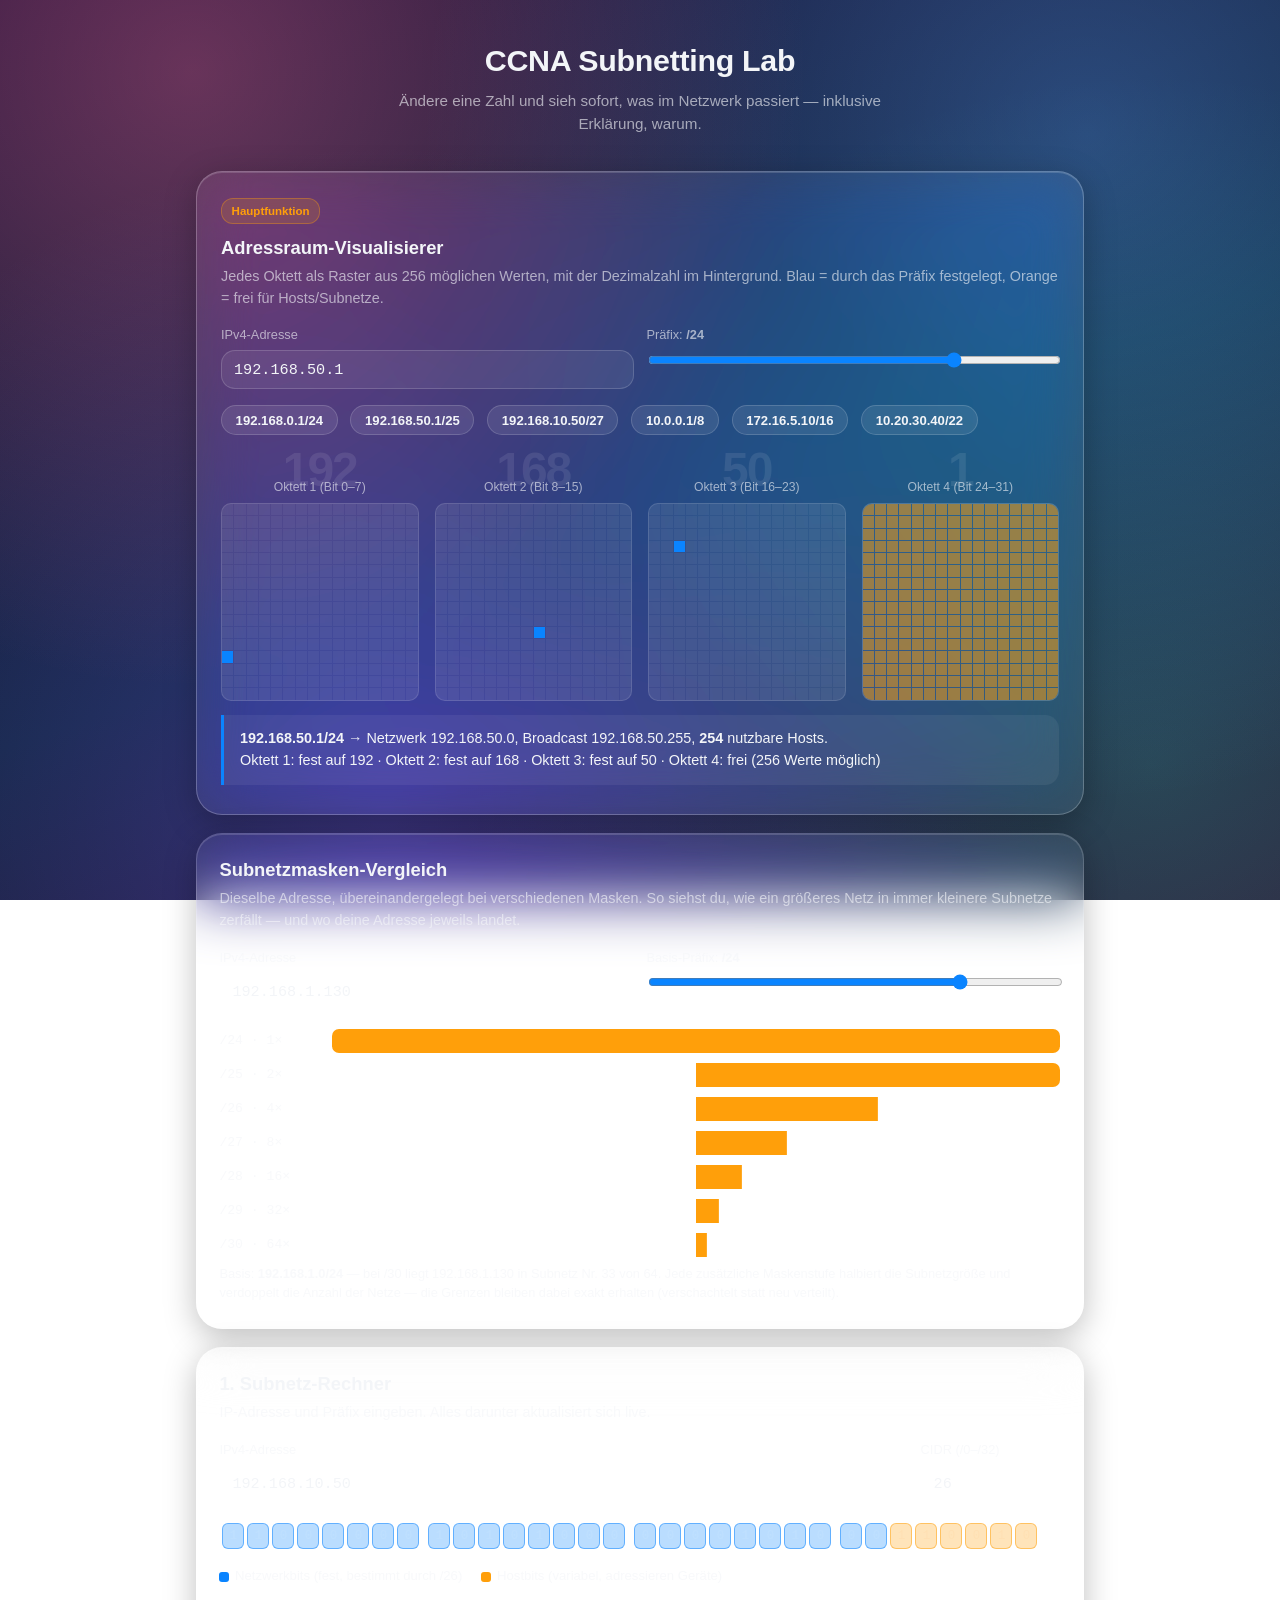
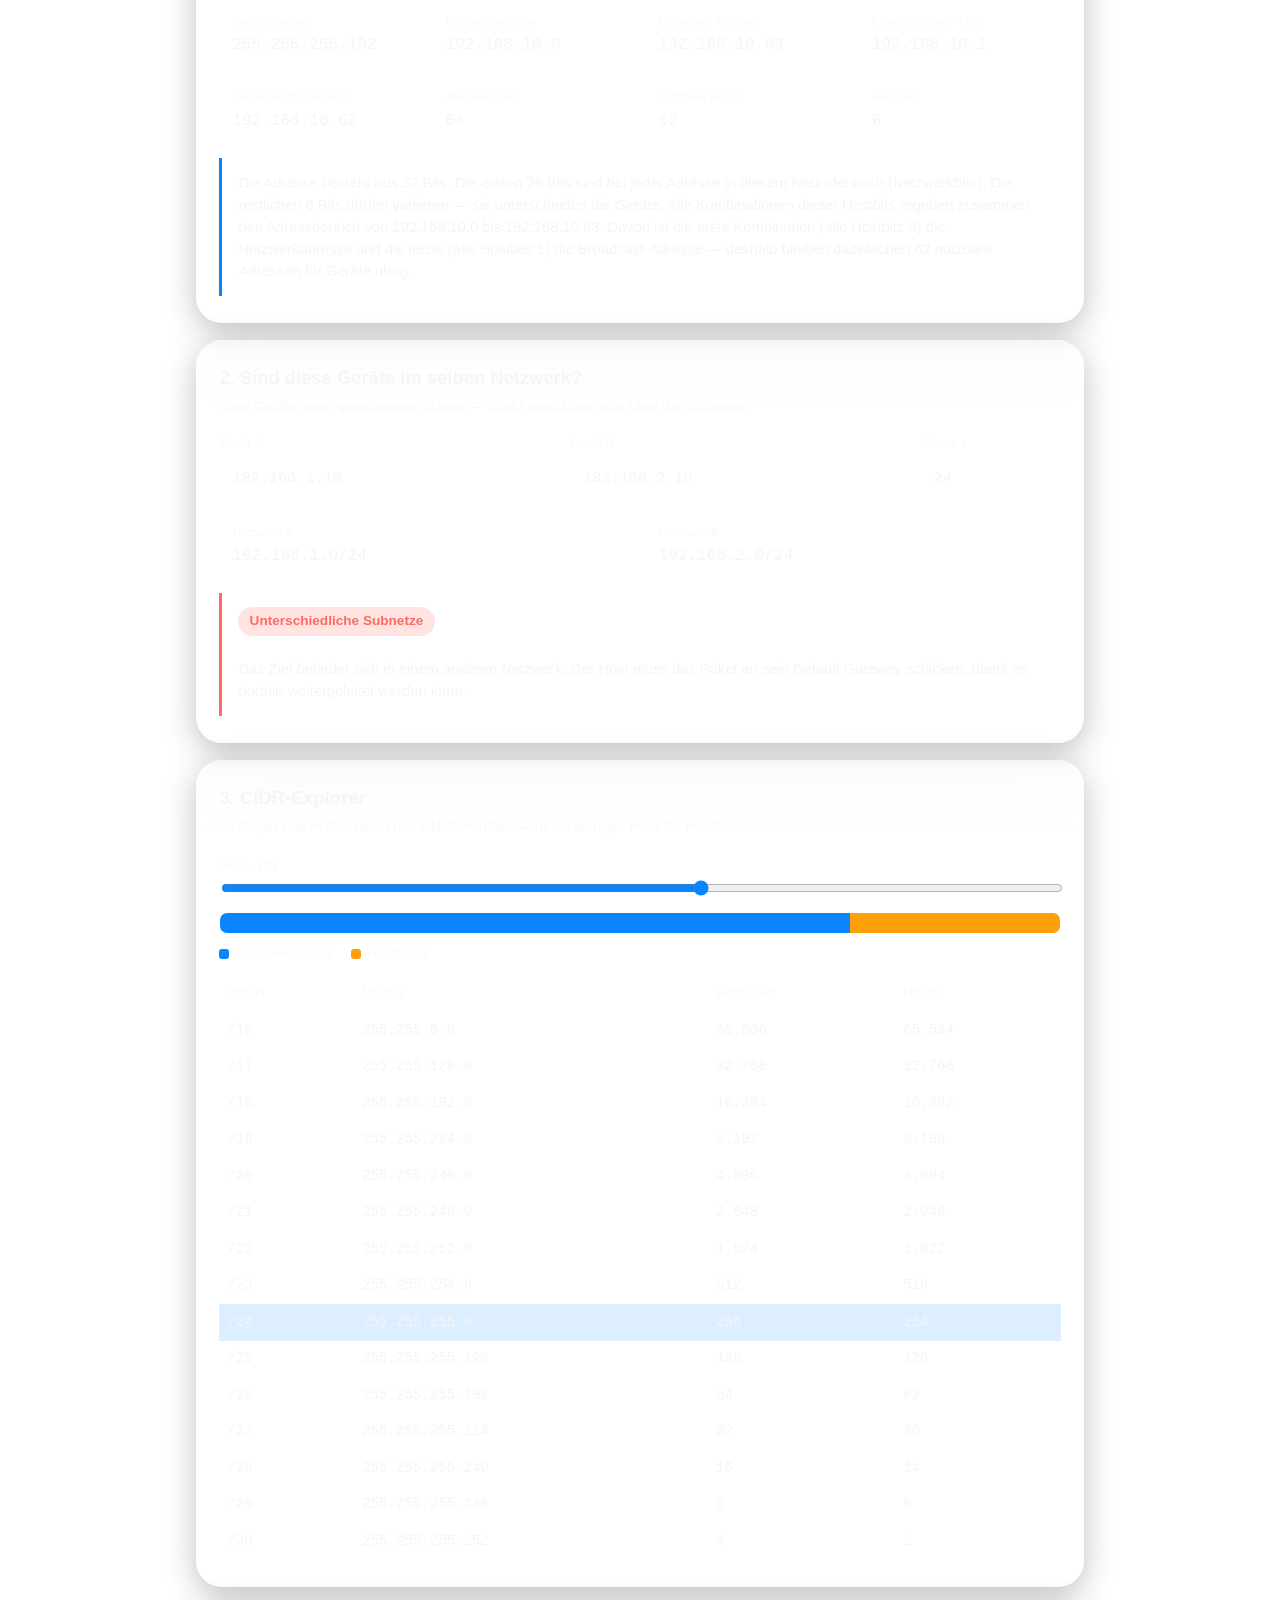
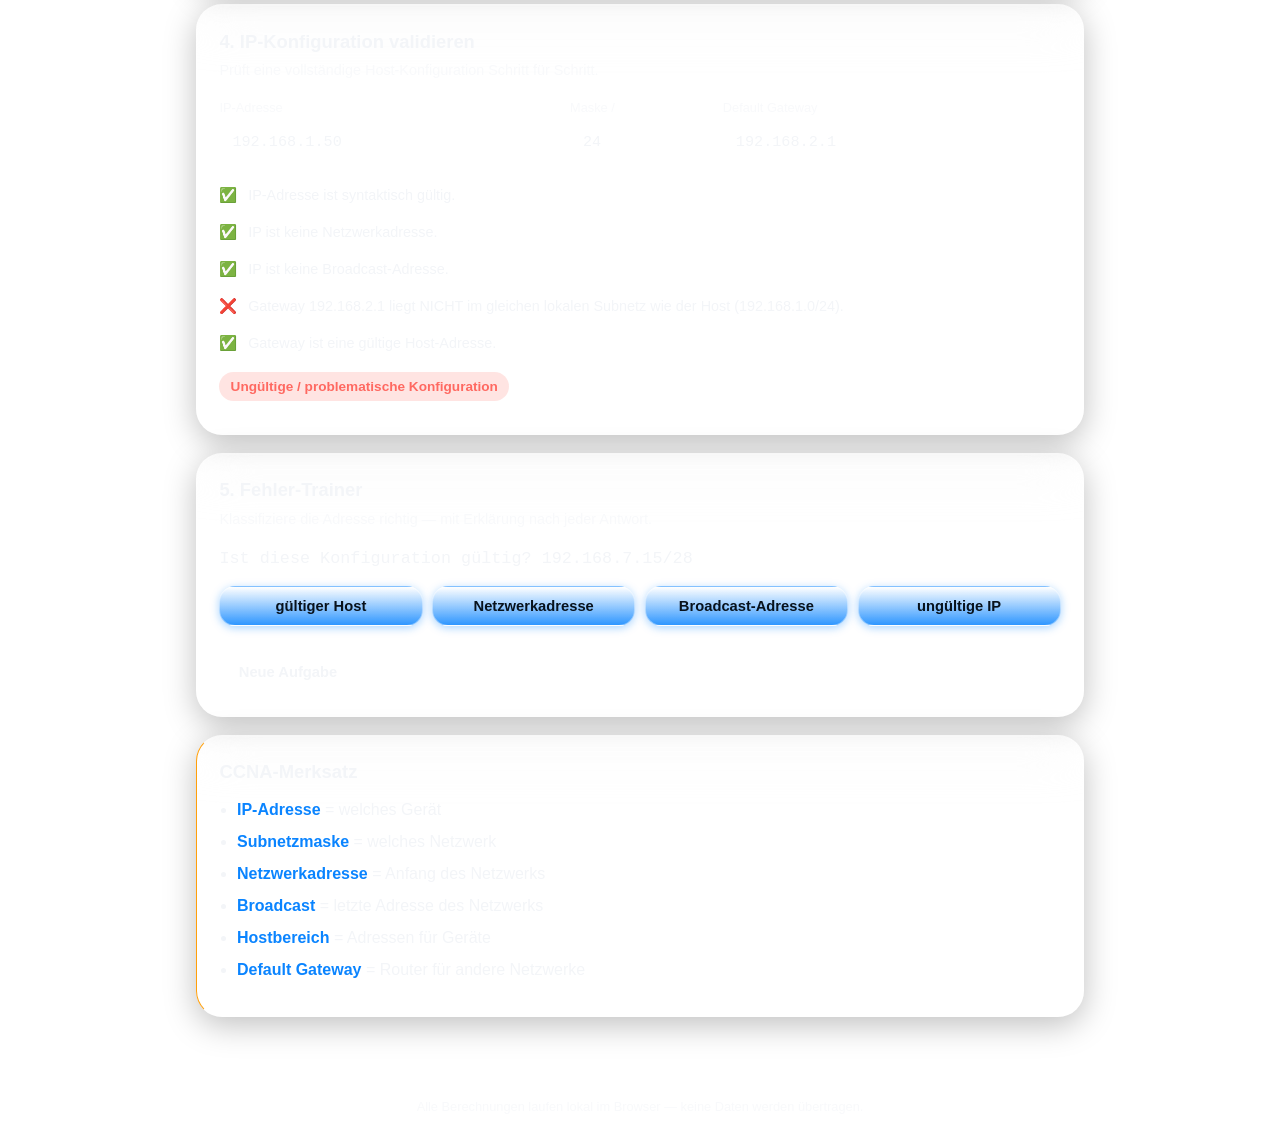
==== index.html @ de7351fc "rename" ====
<!DOCTYPE html>
<html lang="de">

<head>
    <meta charset="UTF-8">
    <meta name="viewport" content="width=device-width, initial-scale=1, viewport-fit=cover">
    <title>CCNA Subnetting Lab</title>
    <link rel="stylesheet" href="styles.css">
</head>

<body>
    <header>
        <h1>CCNA Subnetting Lab</h1>
        <p>Ändere eine Zahl und sieh sofort, was im Netzwerk passiert — inklusive Erklärung, warum.</p>
    </header>
    <main>

        <section class="block hero" id="secviz" aria-live="polite">
            <span class="eyebrow">Hauptfunktion</span>
            <h2>Adressraum-Visualisierer</h2>
            <p class="sub">Jedes Oktett als Raster aus 256 möglichen Werten, mit der Dezimalzahl im Hintergrund. Blau =
                durch das Präfix festgelegt, Orange = frei für Hosts/Subnetze.</p>
            <div class="row">
                <div class="field"><label for="vip">IPv4-Adresse</label><input type="text" id="vip"
                        value="192.168.50.1"></div>
                <div class="field"><label for="vcidr">Präfix: <b id="vcidrval">/24</b></label><input type="range"
                        id="vcidr" min="0" max="32" value="24"></div>
            </div>
            <div class="row" id="vpresets"></div>
            <div id="vgrids" class="viz-grids"></div>
            <div id="vexplain" class="explain"></div>
        </section>

        <section class="block" id="seccmp" aria-live="polite">
            <h2>Subnetzmasken-Vergleich</h2>
            <p class="sub">Dieselbe Adresse, übereinandergelegt bei verschiedenen Masken. So siehst du, wie ein größeres
                Netz in immer kleinere Subnetze zerfällt — und wo deine Adresse jeweils landet.</p>
            <div class="row">
                <div class="field"><label for="cmpip">IPv4-Adresse</label><input type="text" id="cmpip"
                        value="192.168.1.130"></div>
                <div class="field"><label for="cmpbase">Basis-Präfix: <b id="cmpbaseval">/24</b></label><input
                        type="range" id="cmpbase" min="8" max="29" value="24"></div>
            </div>
            <div class="cmp-rows" id="cmprows"></div>
            <div class="cmp-info" id="cmpinfo"></div>
        </section>

        <section class="block" id="sec1" aria-live="polite">
            <h2>1. Subnetz-Rechner</h2>
            <p class="sub">IP-Adresse und Präfix eingeben. Alles darunter aktualisiert sich live.</p>
            <div class="row">
                <div class="field">
                    <label for="s1ip">IPv4-Adresse</label>
                    <input type="text" id="s1ip" value="192.168.10.50" inputmode="numeric">
                </div>
                <div class="field" style="max-width:120px">
                    <label for="s1cidr">CIDR (/0–/32)</label>
                    <input type="number" id="s1cidr" value="26" min="0" max="32">
                </div>
            </div>
            <div id="s1error" class="error" role="alert"></div>
            <div id="s1out"></div>
        </section>

        <section class="block" id="sec2">
            <h2>2. Sind diese Geräte im selben Netzwerk?</h2>
            <p class="sub">Zwei Geräte, eine gemeinsame Maske — direkt erreichbar oder über das Gateway?</p>
            <div class="row">
                <div class="field"><label for="s2a">Gerät A</label><input type="text" id="s2a" value="192.168.1.10">
                </div>
                <div class="field"><label for="s2b">Gerät B</label><input type="text" id="s2b" value="192.168.2.10">
                </div>
                <div class="field" style="max-width:120px"><label for="s2cidr">Maske /</label><input type="number"
                        id="s2cidr" value="24" min="0" max="32"></div>
            </div>
            <div id="s2out"></div>
        </section>

        <section class="block" id="sec3">
            <h2>3. CIDR-Explorer</h2>
            <p class="sub">Je länger das Präfix, desto mehr Netzwerkbits — desto weniger Platz für Hosts.</p>
            <label for="s3range">Präfix: <b id="s3val">/24</b></label>
            <input type="range" id="s3range" min="16" max="30" value="24">
            <div id="s3bar"></div>
            <table id="s3table">
                <thead>
                    <tr>
                        <th>/CIDR</th>
                        <th>Maske</th>
                        <th>Adressen</th>
                        <th>Hosts</th>
                    </tr>
                </thead>
                <tbody></tbody>
            </table>
        </section>

        <section class="block" id="sec4">
            <h2>4. IP-Konfiguration validieren</h2>
            <p class="sub">Prüft eine vollständige Host-Konfiguration Schritt für Schritt.</p>
            <div class="row">
                <div class="field"><label for="s4ip">IP-Adresse</label><input type="text" id="s4ip"
                        value="192.168.1.50"></div>
                <div class="field" style="max-width:120px"><label for="s4cidr">Maske /</label><input type="number"
                        id="s4cidr" value="24" min="0" max="32"></div>
                <div class="field"><label for="s4gw">Default Gateway</label><input type="text" id="s4gw"
                        value="192.168.2.1"></div>
            </div>
            <ul class="checklist" id="s4list"></ul>
        </section>

        <section class="block" id="sec5">
            <h2>5. Fehler-Trainer</h2>
            <p class="sub">Klassifiziere die Adresse richtig — mit Erklärung nach jeder Antwort.</p>
            <div id="s5task" style="font-family:var(--mono);font-size:1.05rem;margin-bottom:.4rem"></div>
            <div class="opt-grid" id="s5opts"></div>
            <div id="s5feedback"></div>
            <button class="secondary" id="s5next" style="margin-top:.8rem">Neue Aufgabe</button>
        </section>

        <section class="block" id="sec6" style="border-left-color:var(--host)">
            <h2>CCNA-Merksatz</h2>
            <ul class="merk">
                <li><b>IP-Adresse</b> = welches Gerät</li>
                <li><b>Subnetzmaske</b> = welches Netzwerk</li>
                <li><b>Netzwerkadresse</b> = Anfang des Netzwerks</li>
                <li><b>Broadcast</b> = letzte Adresse des Netzwerks</li>
                <li><b>Hostbereich</b> = Adressen für Geräte</li>
                <li><b>Default Gateway</b> = Router für andere Netzwerke</li>
            </ul>
        </section>

    </main>
    <footer>Alle Berechnungen laufen lokal im Browser — keine Daten werden übertragen.</footer>

    <script>
        // ---------- Kern-Logik ----------
        function parseIP(str) {
            if (typeof str !== 'string') return {valid: false, error: 'Keine Eingabe.'};
            const t = str.trim();
            if (t === '') return {valid: false, error: 'Bitte eine IPv4-Adresse eingeben.'};
            const parts = t.split('.');
            if (parts.length !== 4) return {valid: false, error: 'Ungültig, weil vier Oktette benötigt werden (z. B. 192.168.1.1).'};
            const octets = [];
            for (const p of parts) {
                if (!/^\d+$/.test(p)) return {valid: false, error: `Ungültiges Zeichen in "${p}" — nur Ziffern erlaubt.`};
                const n = parseInt(p, 10);
                if (n > 255) return {valid: false, error: `Ungültig, weil ein IPv4-Oktett maximal 255 sein darf (gefunden: ${n}).`};
                octets.push(n);
            }
            return {valid: true, octets};
        }
        function ipToInt(o) {return ((o[0] << 24) | (o[1] << 16) | (o[2] << 8) | o[3]) >>> 0;}
        function intToIp(n) {return [(n >>> 24) & 255, (n >>> 16) & 255, (n >>> 8) & 255, n & 255].join('.');}
        function cidrToMaskInt(c) {return c === 0 ? 0 : (0xFFFFFFFF << (32 - c)) >>> 0;}
        function toBin8(n) {return n.toString(2).padStart(8, '0');}
        function subnetInfo(ipInt, cidr) {
            const maskInt = cidrToMaskInt(cidr);
            const network = (ipInt & maskInt) >>> 0;
            const hostBits = 32 - cidr;
            const broadcast = cidr === 32 ? network : (network | (~maskInt >>> 0)) >>> 0;
            const total = Math.pow(2, hostBits);
            let firstHost, lastHost, usable;
            if (cidr >= 31) {firstHost = network; lastHost = broadcast; usable = cidr === 32 ? 1 : 2;}
            else {firstHost = network + 1; lastHost = broadcast - 1; usable = total - 2;}
            return {maskInt, network, broadcast, firstHost, lastHost, total, usable, hostBits};
        }
        function bitGridHTML(ipInt, cidr) {
            let html = '<div class="bits">';
            for (let g = 0; g < 4; g++) {
                html += '<div class="bitgroup">';
                const byte = (ipInt >>> ((3 - g) * 8)) & 255;
                const bits = toBin8(byte);
                for (let i = 0; i < 8; i++) {
                    const globalBitIndex = g * 8 + i;
                    const cls = globalBitIndex < cidr ? 'net' : 'host';
                    html += `<div class="bit ${cls}">${bits[i]}</div>`;
                }
                html += '</div>';
            }
            html += '</div>';
            return html;
        }

        // ---------- Sektion 1 ----------
        const s1ip = document.getElementById('s1ip'), s1cidr = document.getElementById('s1cidr');
        const s1error = document.getElementById('s1error'), s1out = document.getElementById('s1out');
        function renderS1() {
            const res = parseIP(s1ip.value);
            const cidrRaw = s1cidr.value;
            if (!res.valid) {s1error.textContent = res.error; s1out.innerHTML = ''; return;}
            const cidr = parseInt(cidrRaw, 10);
            if (isNaN(cidr) || cidr < 0 || cidr > 32) {s1error.textContent = 'CIDR muss zwischen /0 und /32 liegen.'; s1out.innerHTML = ''; return;}
            s1error.textContent = '';
            const ipInt = ipToInt(res.octets);
            const info = subnetInfo(ipInt, cidr);
            const maskOct = [24, 16, 8, 0].map(sh => (info.maskInt >>> sh) & 255).join('.');
            let html = '';
            html += bitGridHTML(ipInt, cidr);
            html += '<div class="legend"><span class="l-net">Netzwerkbits (fest, bestimmt durch /' + cidr + ')</span><span class="l-host">Hostbits (variabel, adressieren Geräte)</span></div>';
            html += '<div class="results">';
            const rows = [
                ['Subnetzmaske', maskOct],
                ['Netzwerkadresse', intToIp(info.network)],
                ['Broadcast-Adresse', intToIp(info.broadcast)],
                ['Erster nutzbarer Host', info.usable > 0 ? intToIp(info.firstHost) : '—'],
                ['Letzter nutzbarer Host', info.usable > 0 ? intToIp(info.lastHost) : '—'],
                ['Alle Adressen', info.total.toLocaleString('de-DE')],
                ['Nutzbare Hosts', info.usable.toLocaleString('de-DE')],
                ['Host-Bits', info.hostBits]
            ];
            for (const [k, v] of rows) {html += `<div class="resitem"><div class="k">${k}</div><div class="v">${v}</div></div>`;}
            html += '</div>';
            html += `<div class="explain">Die Adresse besteht aus 32 Bits. Die ersten ${cidr} Bits sind bei jeder Adresse in diesem Netz identisch (Netzwerkbits). Die restlichen ${info.hostBits} Bits dürfen variieren — sie unterscheiden die Geräte. Alle Kombinationen dieser Hostbits ergeben zusammen den Adressbereich von ${intToIp(info.network)} bis ${intToIp(info.broadcast)}. Davon ist die erste Kombination (alle Hostbits 0) die Netzwerkadresse und die letzte (alle Hostbits 1) die Broadcast-Adresse — deshalb bleiben dazwischen ${info.usable.toLocaleString('de-DE')} nutzbare Adressen für Geräte übrig.</div>`;
            s1out.innerHTML = html;
        }
        s1ip.addEventListener('input', renderS1); s1cidr.addEventListener('input', renderS1);

        // ---------- Sektion 2 ----------
        const s2a = document.getElementById('s2a'), s2b = document.getElementById('s2b'), s2cidr = document.getElementById('s2cidr'), s2out = document.getElementById('s2out');
        function renderS2() {
            const ra = parseIP(s2a.value), rb = parseIP(s2b.value), cidr = parseInt(s2cidr.value, 10);
            if (!ra.valid) {s2out.innerHTML = `<div class="error">Gerät A: ${ra.error}</div>`; return;}
            if (!rb.valid) {s2out.innerHTML = `<div class="error">Gerät B: ${rb.error}</div>`; return;}
            if (isNaN(cidr) || cidr < 0 || cidr > 32) {s2out.innerHTML = '<div class="error">Maske muss zwischen /0 und /32 liegen.</div>'; return;}
            const ia = ipToInt(ra.octets), ib = ipToInt(rb.octets);
            const na = subnetInfo(ia, cidr).network, nb = subnetInfo(ib, cidr).network;
            const same = na === nb;
            let html = `<div class="results">
    <div class="resitem"><div class="k">Netzwerk A</div><div class="v">${intToIp(na)}/${cidr}</div></div>
    <div class="resitem"><div class="k">Netzwerk B</div><div class="v">${intToIp(nb)}/${cidr}</div></div>
  </div>`;
            if (same) {
                html += `<div class="explain good"><span class="badge ok">Gleiches Subnetz</span><br><br>Beide Geräte berechnen dieselbe Netzwerkadresse. Gerät A kann Gerät B daher direkt über Layer 2 (Switch) erreichen — ohne Router.</div>`;
            } else {
                html += `<div class="explain bad"><span class="badge bad">Unterschiedliche Subnetze</span><br><br>Das Ziel befindet sich in einem anderen Netzwerk. Der Host muss das Paket an sein Default Gateway schicken, damit es dorthin weitergeleitet werden kann.</div>`;
            }
            s2out.innerHTML = html;
        }
        [s2a, s2b, s2cidr].forEach(el => el.addEventListener('input', renderS2));

        // ---------- Sektion 3 ----------
        const s3range = document.getElementById('s3range'), s3val = document.getElementById('s3val'), s3bar = document.getElementById('s3bar');
        const s3tbody = document.querySelector('#s3table tbody');
        function buildS3Table() {
            let html = '';
            for (let c = 16; c <= 30; c++) {
                const info = subnetInfo(0, c);
                const maskOct = [24, 16, 8, 0].map(sh => (info.maskInt >>> sh) & 255).join('.');
                html += `<tr data-cidr="${c}"><td>/${c}</td><td>${maskOct}</td><td>${info.total.toLocaleString('de-DE')}</td><td>${info.usable.toLocaleString('de-DE')}</td></tr>`;
            }
            s3tbody.innerHTML = html;
        }
        function renderS3() {
            const c = parseInt(s3range.value, 10);
            s3val.textContent = '/' + c;
            const netPct = (c / 32 * 100).toFixed(0);
            s3bar.innerHTML = `<div class="split-bar"><div class="n" style="width:${netPct}%"></div><div class="h" style="width:${100 - netPct}%"></div></div><div class="legend"><span class="l-net">Netzwerkbits: ${c}</span><span class="l-host">Hostbits: ${32 - c}</span></div>`;
            [...s3tbody.children].forEach(tr => tr.classList.toggle('current', parseInt(tr.dataset.cidr, 10) === c));
        }
        buildS3Table(); s3range.addEventListener('input', renderS3);

        // ---------- Sektion 4 ----------
        const s4ip = document.getElementById('s4ip'), s4cidr = document.getElementById('s4cidr'), s4gw = document.getElementById('s4gw'), s4list = document.getElementById('s4list');
        function checkItem(ok, text) {return `<li><span class="ic">${ok ? '✅' : '❌'}</span><span>${text}</span></li>`;}
        function renderS4() {
            const ripip = parseIP(s4ip.value), rgw = parseIP(s4gw.value), cidr = parseInt(s4cidr.value, 10);
            let html = '';
            if (!ripip.valid) {s4list.innerHTML = checkItem(false, 'IP-Adresse: ' + ripip.error); return;}
            html += checkItem(true, 'IP-Adresse ist syntaktisch gültig.');
            if (isNaN(cidr) || cidr < 0 || cidr > 32) {s4list.innerHTML = html + checkItem(false, 'Maske muss zwischen /0 und /32 liegen.'); return;}
            const ipInt = ipToInt(ripip.octets);
            const info = subnetInfo(ipInt, cidr);
            const isNetwork = ipInt === info.network && cidr < 31;
            const isBroadcast = ipInt === info.broadcast && cidr < 31;
            html += checkItem(!isNetwork, isNetwork ? `IP ist die Netzwerkadresse (${intToIp(info.network)}) — sie kennzeichnet das Netz selbst und darf keinem Gerät zugewiesen werden.` : 'IP ist keine Netzwerkadresse.');
            html += checkItem(!isBroadcast, isBroadcast ? `IP ist die Broadcast-Adresse (${intToIp(info.broadcast)}) — sie adressiert alle Geräte im Netz gleichzeitig und darf keinem einzelnen Gerät gehören.` : 'IP ist keine Broadcast-Adresse.');
            if (!rgw.valid) {html += checkItem(false, 'Gateway: ' + rgw.error); s4list.innerHTML = html; return;}
            const gwInt = ipToInt(rgw.octets);
            const gwInfo = subnetInfo(gwInt, cidr);
            const sameNet = gwInfo.network === info.network;
            html += checkItem(sameNet, sameNet ? `Gateway ${intToIp(gwInt)} liegt im selben Subnetz (${intToIp(info.network)}/${cidr}).` : `Gateway ${intToIp(gwInt)} liegt NICHT im gleichen lokalen Subnetz wie der Host (${intToIp(info.network)}/${cidr}).`);
            const gwIsNetOrBcast = (gwInt === gwInfo.network || gwInt === gwInfo.broadcast) && cidr < 31;
            html += checkItem(!gwIsNetOrBcast, gwIsNetOrBcast ? 'Gateway ist selbst eine Netz- oder Broadcast-Adresse und damit keine gültige Host-Adresse.' : 'Gateway ist eine gültige Host-Adresse.');
            const overallOk = !isNetwork && !isBroadcast && sameNet && !gwIsNetOrBcast;
            html += `<li style="border-bottom:none;padding-top:.6rem"><span class="badge ${overallOk ? 'ok' : 'bad'}">${overallOk ? 'Gültige Konfiguration' : 'Ungültige / problematische Konfiguration'}</span></li>`;
            s4list.innerHTML = html;
        }
        [s4ip, s4cidr, s4gw].forEach(el => el.addEventListener('input', renderS4));

        // ---------- Sektion 5: Fehler-Trainer ----------
        const s5task = document.getElementById('s5task'), s5opts = document.getElementById('s5opts'), s5feedback = document.getElementById('s5feedback'), s5next = document.getElementById('s5next');
        let currentTask = null;
        function randInt(a, b) {return Math.floor(Math.random() * (b - a + 1)) + a;}
        function newTask() {
            s5feedback.innerHTML = '';
            const cidr = randInt(24, 28);
            const info0 = subnetInfo(0, cidr);
            const netBase = randInt(0, 255 - (info0.total / 256 || 1)); // simplistic, use /24-ish base
            const baseIp = [192, 168, randInt(1, 20), 0];
            const baseInt = ipToInt(baseIp) & cidrToMaskInt(cidr);
            const offsetChoice = randInt(0, 2); // 0 network, 1 broadcast, 2 valid host
            const info = subnetInfo(baseInt, cidr);
            let targetInt, correct;
            if (offsetChoice === 0) {targetInt = info.network; correct = 'Netzwerkadresse';}
            else if (offsetChoice === 1) {targetInt = info.broadcast; correct = 'Broadcast-Adresse';}
            else {targetInt = info.network + randInt(1, Math.max(1, info.usable)); correct = 'gültiger Host';}
            currentTask = {targetInt, cidr, correct, info};
            s5task.textContent = `Ist diese Konfiguration gültig? ${intToIp(targetInt)}/${cidr}`;
            const options = ['gültiger Host', 'Netzwerkadresse', 'Broadcast-Adresse', 'ungültige IP'];
            s5opts.innerHTML = options.map(o => `<button data-opt="${o}">${o}</button>`).join('');
            [...s5opts.children].forEach(btn => btn.addEventListener('click', () => answerTask(btn.dataset.opt)));
        }
        function answerTask(choice) {
            const {targetInt, cidr, correct, info} = currentTask;
            const isCorrect = choice === correct;
            let expl = '';
            if (correct === 'Broadcast-Adresse') {
                expl = `${intToIp(targetInt)} ist bei /${cidr} die Broadcast-Adresse. Ein /${cidr}-Netz hat ${info.total} Adressen: die erste (${intToIp(info.network)}) ist die Netzwerkadresse, die letzte (${intToIp(info.broadcast)}) der Broadcast. Damit bleiben ${intToIp(info.firstHost)} bis ${intToIp(info.lastHost)} für Hosts.`;
            } else if (correct === 'Netzwerkadresse') {
                expl = `${intToIp(targetInt)} ist bei /${cidr} die Netzwerkadresse — hier sind alle Hostbits 0. Nutzbar sind erst ${intToIp(info.firstHost)} bis ${intToIp(info.lastHost)}.`;
            } else {
                expl = `${intToIp(targetInt)} liegt bei /${cidr} zwischen Netzwerk- (${intToIp(info.network)}) und Broadcast-Adresse (${intToIp(info.broadcast)}) und ist damit ein gültiger Host.`;
            }
            s5feedback.innerHTML = `<div class="explain ${isCorrect ? 'good' : 'bad'}"><span class="badge ${isCorrect ? 'ok' : 'bad'}">${isCorrect ? 'Richtig' : 'Falsch'}</span><br><br>Richtige Antwort: <b>${correct}</b><br>${expl}</div>`;
        }
        s5next.addEventListener('click', newTask);

        // ---------- Adressraum-Visualisierer ----------
        // Rendering-Prinzip: jedes der 4 Oktette wird als 16x16-Raster (256 Werte) gezeichnet.
        // Pro Oktett wird berechnet, wie viele seiner 8 Bit durch das Präfix fixiert sind:
        //   - alle 8 fest  -> genau 1 Wert markiert (fixiert)
        //   - keins fest   -> ganzes Raster "frei" (Oktett komplett variabel)
        //   - teils fest   -> der Block, der den Ist-Wert enthält, wird markiert (Bereich)
        const vip = document.getElementById('vip'), vcidr = document.getElementById('vcidr'), vcidrval = document.getElementById('vcidrval');
        const vgridsEl = document.getElementById('vgrids'), vexplain = document.getElementById('vexplain'), vpresets = document.getElementById('vpresets');
        const octLabels = ['Oktett 1 (Bit 0–7)', 'Oktett 2 (Bit 8–15)', 'Oktett 3 (Bit 16–23)', 'Oktett 4 (Bit 24–31)'];
        const vgridCells = [[], [], [], []];
        for (let o = 0; o < 4; o++) {
            const wrap = document.createElement('div'); wrap.className = 'octblock';
            const big = document.createElement('div'); big.className = 'octbig'; big.id = 'octbig' + o; big.textContent = '—'; wrap.appendChild(big);
            const h = document.createElement('h4'); h.textContent = octLabels[o]; wrap.appendChild(h);
            const grid = document.createElement('div'); grid.className = 'octgrid';
            for (let v = 0; v < 256; v++) {const c = document.createElement('div'); grid.appendChild(c); vgridCells[o].push(c);}
            wrap.appendChild(grid); vgridsEl.appendChild(wrap);
        }
        function renderViz() {
            const res = parseIP(vip.value);
            const cidr = parseInt(vcidr.value, 10);
            vcidrval.textContent = '/' + cidr;
            if (!res.valid) {vexplain.textContent = res.error; return;}
            const ipInt = ipToInt(res.octets);
            const info = subnetInfo(ipInt, cidr);
            const parts = [];
            for (let o = 0; o < 4; o++) {
                const levelStart = o * 8, octVal = res.octets[o], cells = vgridCells[o];
                document.getElementById('octbig' + o).textContent = octVal;
                if (cidr <= levelStart) {
                    for (let v = 0; v < 256; v++) cells[v].className = 'free';
                    parts.push(`Oktett ${o + 1}: frei (256 Werte möglich)`);
                } else if (cidr >= levelStart + 8) {
                    for (let v = 0; v < 256; v++) cells[v].className = (v === octVal) ? 'exact' : '';
                    parts.push(`Oktett ${o + 1}: fest auf ${octVal}`);
                } else {
                    const k = cidr - levelStart, blockSize = 256 >> k, blockStart = Math.floor(octVal / blockSize) * blockSize;
                    for (let v = 0; v < 256; v++) cells[v].className = (v >= blockStart && v < blockStart + blockSize) ? 'range' : '';
                    parts.push(`Oktett ${o + 1}: ${k} Bit fest / ${8 - k} frei → Bereich ${blockStart}–${blockStart + blockSize - 1}`);
                }
            }
            vexplain.innerHTML = `<b>${intToIp(ipInt)}/${cidr}</b> → Netzwerk ${intToIp(info.network)}, Broadcast ${intToIp(info.broadcast)}, <b>${info.usable.toLocaleString('de-DE')}</b> nutzbare Hosts.<br>${parts.join(' · ')}`;
        }
        vip.addEventListener('input', renderViz); vcidr.addEventListener('input', renderViz);
        const presets = [
            {ip: '192.168.0.1', cidr: 24}, {ip: '192.168.50.1', cidr: 25}, {ip: '192.168.10.50', cidr: 27},
            {ip: '10.0.0.1', cidr: 8}, {ip: '172.16.5.10', cidr: 16}, {ip: '10.20.30.40', cidr: 22}
        ];
        vpresets.innerHTML = presets.map(p => `<button class="chip secondary" data-ip="${p.ip}" data-cidr="${p.cidr}">${p.ip}/${p.cidr}</button>`).join('');
        [...vpresets.children].forEach(btn => btn.addEventListener('click', () => {vip.value = btn.dataset.ip; vcidr.value = btn.dataset.cidr; renderViz();}));

        // ---------- Subnetzmasken-Vergleich ----------
        // Prinzip: ein Basis-Präfix definiert einen "Block". Für jede Maske ab diesem Präfix
        // wird der Block in 2^(cidr-basis) gleich große Subnetze geteilt (nur Anzahl + Position
        // nötig, keine Adress-Enumeration) — das zeigt direkt, wie Subnetze ineinander verschachtelt sind.
        const cmpip = document.getElementById('cmpip'), cmpbase = document.getElementById('cmpbase'), cmpbaseval = document.getElementById('cmpbaseval');
        const cmprows = document.getElementById('cmprows'), cmpinfo = document.getElementById('cmpinfo');
        function renderCompare() {
            const res = parseIP(cmpip.value);
            const baseCidr = parseInt(cmpbase.value, 10);
            cmpbaseval.textContent = '/' + baseCidr;
            if (!res.valid) {cmprows.innerHTML = ''; cmpinfo.innerHTML = `<span class="error">${res.error}</span>`; return;}
            const ipInt = ipToInt(res.octets);
            const baseMask = cidrToMaskInt(baseCidr);
            const baseNetwork = (ipInt & baseMask) >>> 0;
            const blockTotal = Math.pow(2, 32 - baseCidr);
            const maxRows = 7;
            const lastCidr = Math.min(32, baseCidr + maxRows - 1);
            let html = '';
            for (let c = baseCidr; c <= lastCidr; c++) {
                const n = Math.pow(2, c - baseCidr);
                const size = blockTotal / n;
                const idx = Math.floor((ipInt - baseNetwork) / size);
                let segs = '';
                const showN = Math.min(n, 64);
                for (let i = 0; i < showN; i++) {segs += `<div class="cmp-seg${i === idx ? ' active' : ''}"></div>`;}
                html += `<div class="cmp-row"><div class="cmp-label">/${c} · ${n}×</div><div class="cmp-bar">${segs}</div></div>`;
            }
            cmprows.innerHTML = html;
            const markerPct = ((ipInt - baseNetwork) / blockTotal * 100).toFixed(2);
            const idxAtBase = Math.floor((ipInt - baseNetwork) / (blockTotal / Math.pow(2, lastCidr - baseCidr)));
            cmpinfo.innerHTML = `Basis: <b>${intToIp(baseNetwork)}/${baseCidr}</b> — bei /${lastCidr} liegt ${intToIp(ipInt)} in Subnetz Nr. ${idxAtBase + 1} von ${Math.pow(2, lastCidr - baseCidr)}. Jede zusätzliche Maskenstufe halbiert die Subnetzgröße und verdoppelt die Anzahl der Netze — die Grenzen bleiben dabei exakt erhalten (verschachtelt statt neu verteilt).`;
        }
        [cmpip, cmpbase].forEach(el => el.addEventListener('input', renderCompare));

        // ---------- Initial render ----------
        renderS1(); renderS2(); renderS3(); renderS4(); renderViz(); renderCompare(); newTask();
    </script>
</body>

</html>
---- styles.css ----
:root {
    --bg1: #1a1035;
    --bg2: #0d2438;
    --bg3: #2b0f2e;
    --glass: rgba(255, 255, 255, .08);
    --glass-brd: rgba(255, 255, 255, .16);
    --glass-hi: rgba(255, 255, 255, .28);
    --text: #f3f5f8;
    --muted: rgba(243, 245, 248, .62);
    --net: #0a84ff;
    --host: #ff9f0a;
    --ok: #32d74b;
    --err: #ff6961;
    --mono: 'SFMono-Regular', ui-monospace, Menlo, Consolas, monospace;
    box-sizing: border-box;
    padding-top: env(safe-area-inset-top, 0px);
    padding-bottom: env(safe-area-inset-bottom, 0px);
}

* {
    box-sizing: border-box
}

html {
    scroll-padding-top: env(safe-area-inset-top, 0px)
}

body {
    margin: 0;
    color: var(--text);
    font-family: -apple-system, 'SF Pro Display', 'Segoe UI', Roboto, Arial, sans-serif;
    line-height: 1.5;
    min-height: 100%;
    background:
        radial-gradient(circle at 15% 8%, rgba(255, 111, 158, .35), transparent 45%),
        radial-gradient(circle at 85% 15%, rgba(90, 160, 255, .35), transparent 50%),
        radial-gradient(circle at 30% 90%, rgba(120, 90, 255, .35), transparent 55%),
        radial-gradient(circle at 90% 85%, rgba(60, 220, 200, .25), transparent 50%),
        linear-gradient(160deg, var(--bg1), var(--bg2) 55%, var(--bg3));
    background-attachment: fixed;
}

header {
    padding: 2.4rem 1.2rem 1.2rem;
    text-align: center
}

header h1 {
    margin: 0 0 .4rem;
    font-size: 1.9rem;
    font-weight: 700;
    letter-spacing: -.01em
}

header p {
    margin: 0;
    color: var(--muted);
    max-width: 520px;
    margin: 0 auto;
    font-size: .95rem
}

main {
    max-width: 920px;
    margin: 0 auto;
    padding: 1rem 1rem 4rem;
    display: flex;
    flex-direction: column;
    gap: 1.1rem
}

section.block {
    background: var(--glass);
    backdrop-filter: blur(28px) saturate(160%);
    -webkit-backdrop-filter: blur(28px) saturate(160%);
    border: 1px solid var(--glass-brd);
    border-radius: 26px;
    padding: 1.4rem 1.4rem 1.6rem;
    box-shadow: 0 8px 32px rgba(0, 0, 0, .25), inset 0 1px 0 rgba(255, 255, 255, .15);
    position: relative;
    overflow: hidden
}

section.block.hero {
    padding: 1.6rem 1.5rem 1.8rem;
    border: 1px solid rgba(255, 255, 255, .24)
}

section.block h2 {
    margin: 0 0 .3rem;
    font-size: 1.15rem;
    font-weight: 650
}

section.block>p.sub {
    color: var(--muted);
    margin: 0 0 1rem;
    font-size: .9rem
}

.eyebrow {
    display: inline-block;
    font-size: .72rem;
    color: var(--host);
    background: rgba(255, 159, 10, .15);
    border: 1px solid rgba(255, 159, 10, .35);
    padding: .2rem .6rem;
    border-radius: 12px;
    margin-bottom: .6rem;
    font-weight: 600
}

.row {
    display: flex;
    flex-wrap: wrap;
    gap: .8rem;
    margin-bottom: 1rem
}

.field {
    display: flex;
    flex-direction: column;
    gap: .35rem;
    flex: 1;
    min-width: 140px
}

label {
    font-size: .8rem;
    color: var(--muted)
}

input[type=text],
input[type=number] {
    background: rgba(255, 255, 255, .07);
    border: 1px solid var(--glass-brd);
    color: var(--text);
    padding: .6rem .75rem;
    border-radius: 14px;
    font-family: var(--mono);
    font-size: .95rem
}

input:focus {
    outline: 2px solid var(--net);
    outline-offset: 1px
}

input[type=range] {
    width: 100%;
    accent-color: var(--net)
}

.error {
    color: var(--err);
    font-size: .88rem;
    margin-top: .3rem
}

.results {
    display: grid;
    grid-template-columns: repeat(auto-fit, minmax(160px, 1fr));
    gap: .7rem;
    margin-top: 1rem
}

.resitem {
    background: rgba(255, 255, 255, .06);
    border: 1px solid var(--glass-brd);
    border-radius: 14px;
    padding: .6rem .75rem
}

.resitem .k {
    font-size: .74rem;
    color: var(--muted)
}

.resitem .v {
    font-family: var(--mono);
    font-size: 1rem;
    margin-top: .15rem
}

.bits {
    display: flex;
    flex-wrap: wrap;
    gap: 3px;
    margin: .9rem 0
}

.bitgroup {
    display: flex;
    gap: 3px;
    padding: 3px;
    border-radius: 8px
}

.bit {
    width: 22px;
    height: 26px;
    display: flex;
    align-items: center;
    justify-content: center;
    font-family: var(--mono);
    font-size: .78rem;
    border-radius: 6px;
    background: rgba(255, 255, 255, .06);
    color: var(--muted)
}

.bit.net {
    background: rgba(10, 132, 255, .28);
    color: #bfe0ff;
    border: 1px solid rgba(10, 132, 255, .5)
}

.bit.host {
    background: rgba(255, 159, 10, .28);
    color: #ffe0b3;
    border: 1px solid rgba(255, 159, 10, .5)
}

.legend {
    display: flex;
    flex-wrap: wrap;
    gap: 1.2rem;
    font-size: .82rem;
    color: var(--muted);
    margin-top: .4rem
}

.legend span::before {
    content: "";
    display: inline-block;
    width: 10px;
    height: 10px;
    border-radius: 3px;
    margin-right: .35rem;
    vertical-align: middle
}

.legend .l-net::before {
    background: var(--net)
}

.legend .l-host::before {
    background: var(--host)
}

.explain {
    background: rgba(255, 255, 255, .06);
    border-left: 3px solid var(--net);
    border-radius: 0 14px 14px 0;
    padding: .85rem 1rem;
    margin-top: .9rem;
    font-size: .92rem
}

.explain.bad {
    border-left-color: var(--err)
}

.explain.good {
    border-left-color: var(--ok)
}

.badge {
    display: inline-block;
    padding: .28rem .7rem;
    border-radius: 20px;
    font-size: .85rem;
    font-weight: 650
}

.badge.ok {
    background: rgba(50, 215, 75, .18);
    color: var(--ok)
}

.badge.bad {
    background: rgba(255, 105, 97, .18);
    color: var(--err)
}

table {
    width: 100%;
    border-collapse: collapse;
    font-size: .88rem;
    margin-top: .8rem
}

th,
td {
    padding: .45rem .5rem;
    text-align: left;
    border-bottom: 1px solid var(--glass-brd);
    font-family: var(--mono)
}

th {
    color: var(--muted);
    font-weight: 500;
    font-family: -apple-system, sans-serif
}

tr.current {
    background: rgba(10, 132, 255, .14)
}

.split-bar {
    display: flex;
    height: 22px;
    border-radius: 8px;
    overflow: hidden;
    margin: .6rem 0;
    border: 1px solid var(--glass-brd)
}

.split-bar .n {
    background: var(--net)
}

.split-bar .h {
    background: var(--host)
}

button {
    background: linear-gradient(180deg, rgba(255, 255, 255, .35), rgba(10, 132, 255, .85));
    color: #08121c;
    border: 1px solid rgba(255, 255, 255, .4);
    padding: .6rem 1.15rem;
    border-radius: 16px;
    font-weight: 650;
    cursor: pointer;
    font-size: .92rem;
    box-shadow: 0 2px 8px rgba(10, 132, 255, .35)
}

button:hover {
    filter: brightness(1.08)
}

button.secondary,
button.chip {
    background: rgba(255, 255, 255, .09);
    color: var(--text);
    border: 1px solid var(--glass-brd);
    box-shadow: none
}

.opt-grid {
    display: grid;
    grid-template-columns: repeat(auto-fit, minmax(150px, 1fr));
    gap: .6rem;
    margin: .9rem 0
}

.opt-grid button {
    padding: .7rem .5rem;
    text-align: center
}

.checklist {
    list-style: none;
    padding: 0;
    margin: .8rem 0 0
}

.checklist li {
    display: flex;
    gap: .6rem;
    align-items: flex-start;
    padding: .45rem 0;
    border-bottom: 1px solid var(--glass-brd);
    font-size: .9rem
}

.checklist li .ic {
    flex: none;
    width: 1.2rem
}

details {
    margin-top: .6rem
}

summary {
    cursor: pointer;
    color: var(--net);
    font-size: .88rem
}

ul.merk {
    margin: .8rem 0 0;
    padding-left: 1.1rem
}

ul.merk li {
    margin-bottom: .5rem
}

ul.merk b {
    color: var(--net)
}

footer {
    text-align: center;
    color: var(--muted);
    font-size: .8rem;
    padding: 1rem
}

.chip {
    padding: .4rem .85rem;
    font-size: .82rem;
    border-radius: 18px
}

.viz-grids {
    display: flex;
    flex-wrap: wrap;
    gap: 1rem;
    margin-top: 1rem
}

.octblock {
    flex: 1;
    min-width: 130px;
    position: relative
}

.octbig {
    position: absolute;
    top: -.3rem;
    left: 0;
    right: 0;
    text-align: center;
    font-size: 3rem;
    font-weight: 800;
    color: rgba(255, 255, 255, .09);
    letter-spacing: -2px;
    pointer-events: none;
    line-height: 1;
    z-index: 0
}

.octblock h4 {
    position: relative;
    z-index: 1;
    margin: 1.7rem 0 .4rem;
    font-size: .76rem;
    color: var(--muted);
    font-weight: 500;
    text-align: center
}

.octgrid {
    position: relative;
    z-index: 1;
    display: grid;
    grid-template-columns: repeat(16, 1fr);
    gap: 1px;
    background: rgba(255, 255, 255, .05);
    border: 1px solid var(--glass-brd);
    border-radius: 10px;
    overflow: hidden
}

.octgrid div {
    aspect-ratio: 1;
    background: rgba(255, 255, 255, .05);
    transition: background .15s
}

.octgrid div.exact {
    background: var(--net)
}

.octgrid div.free {
    background: rgba(255, 159, 10, .5)
}

.octgrid div.range {
    background: rgba(255, 159, 10, .9)
}

#vexplain {
    font-size: .9rem
}

.cmp-rows {
    display: flex;
    flex-direction: column;
    gap: .5rem;
    margin-top: 1rem;
    position: relative
}

.cmp-row {
    display: flex;
    align-items: center;
    gap: .7rem
}

.cmp-label {
    width: 100px;
    flex: none;
    font-family: var(--mono);
    font-size: .82rem;
    color: var(--muted)
}

.cmp-bar {
    flex: 1;
    display: flex;
    height: 26px;
    border-radius: 8px;
    overflow: hidden;
    border: 1px solid var(--glass-brd);
    background: rgba(255, 255, 255, .04)
}

.cmp-seg {
    flex: 1;
    border-right: 1px solid rgba(255, 255, 255, .12);
    background: transparent
}

.cmp-seg:last-child {
    border-right: none
}

.cmp-seg.active {
    background: var(--host)
}

.cmp-marker {
    position: absolute;
    top: 0;
    bottom: 0;
    width: 2px;
    background: var(--net);
    pointer-events: none
}

.cmp-info {
    font-size: .8rem;
    color: var(--muted);
    margin-top: .4rem
}

@media(max-width:480px) {
    .bit {
        width: 18px;
        height: 22px;
        font-size: .68rem
    }

    .cmp-label {
        width: 70px;
        font-size: .72rem
    }
}
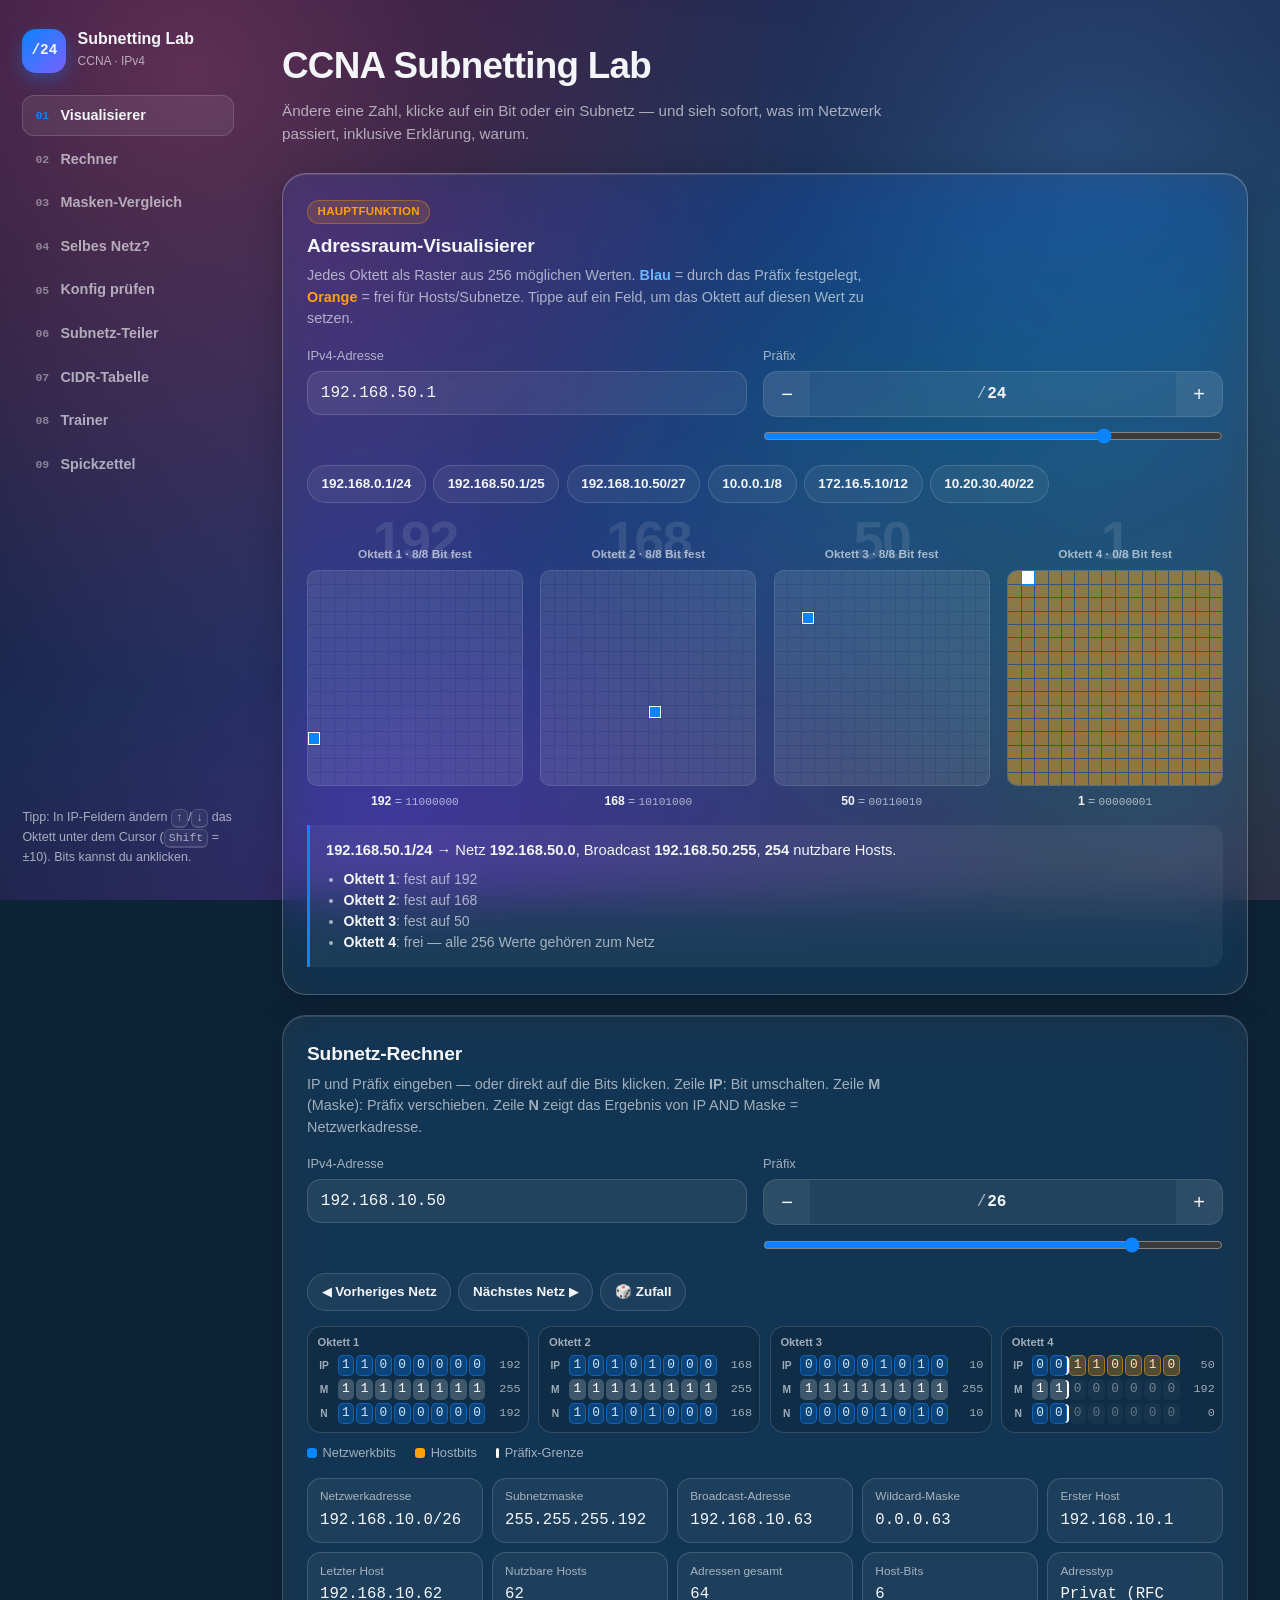
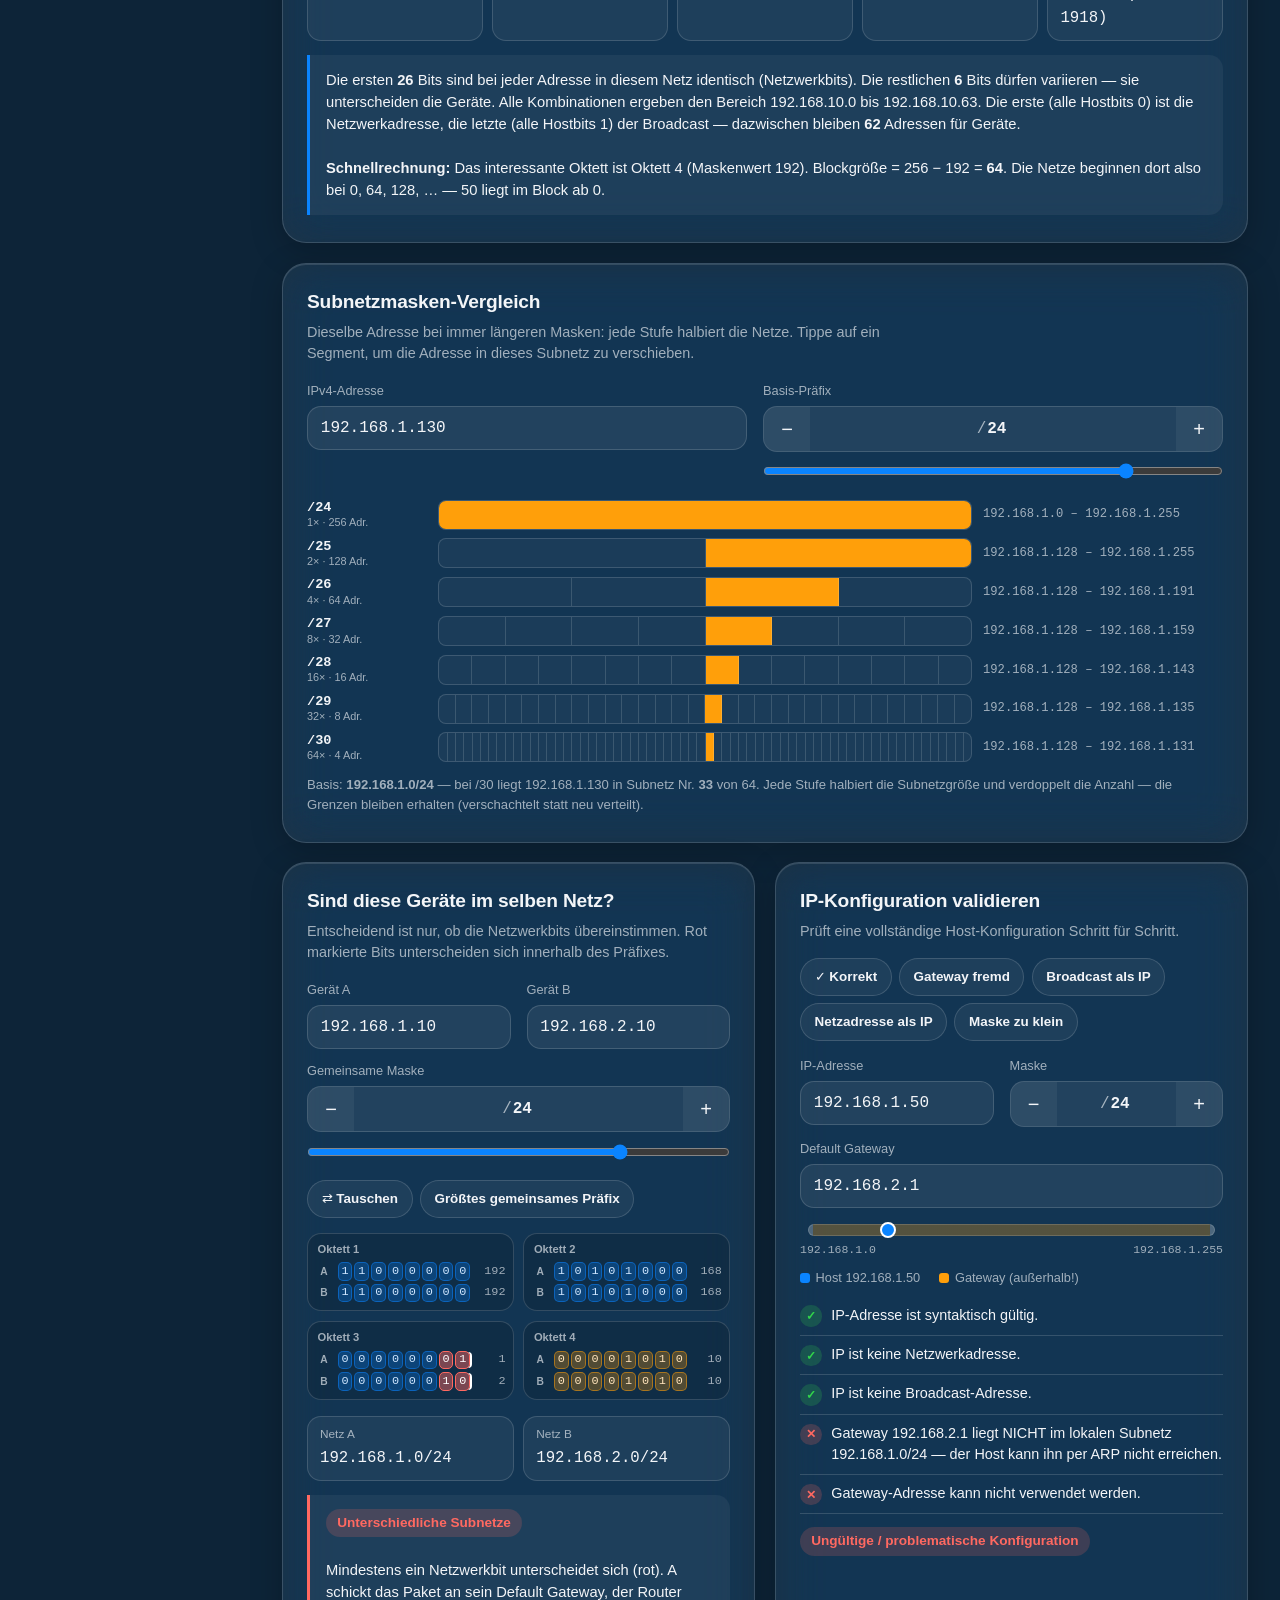
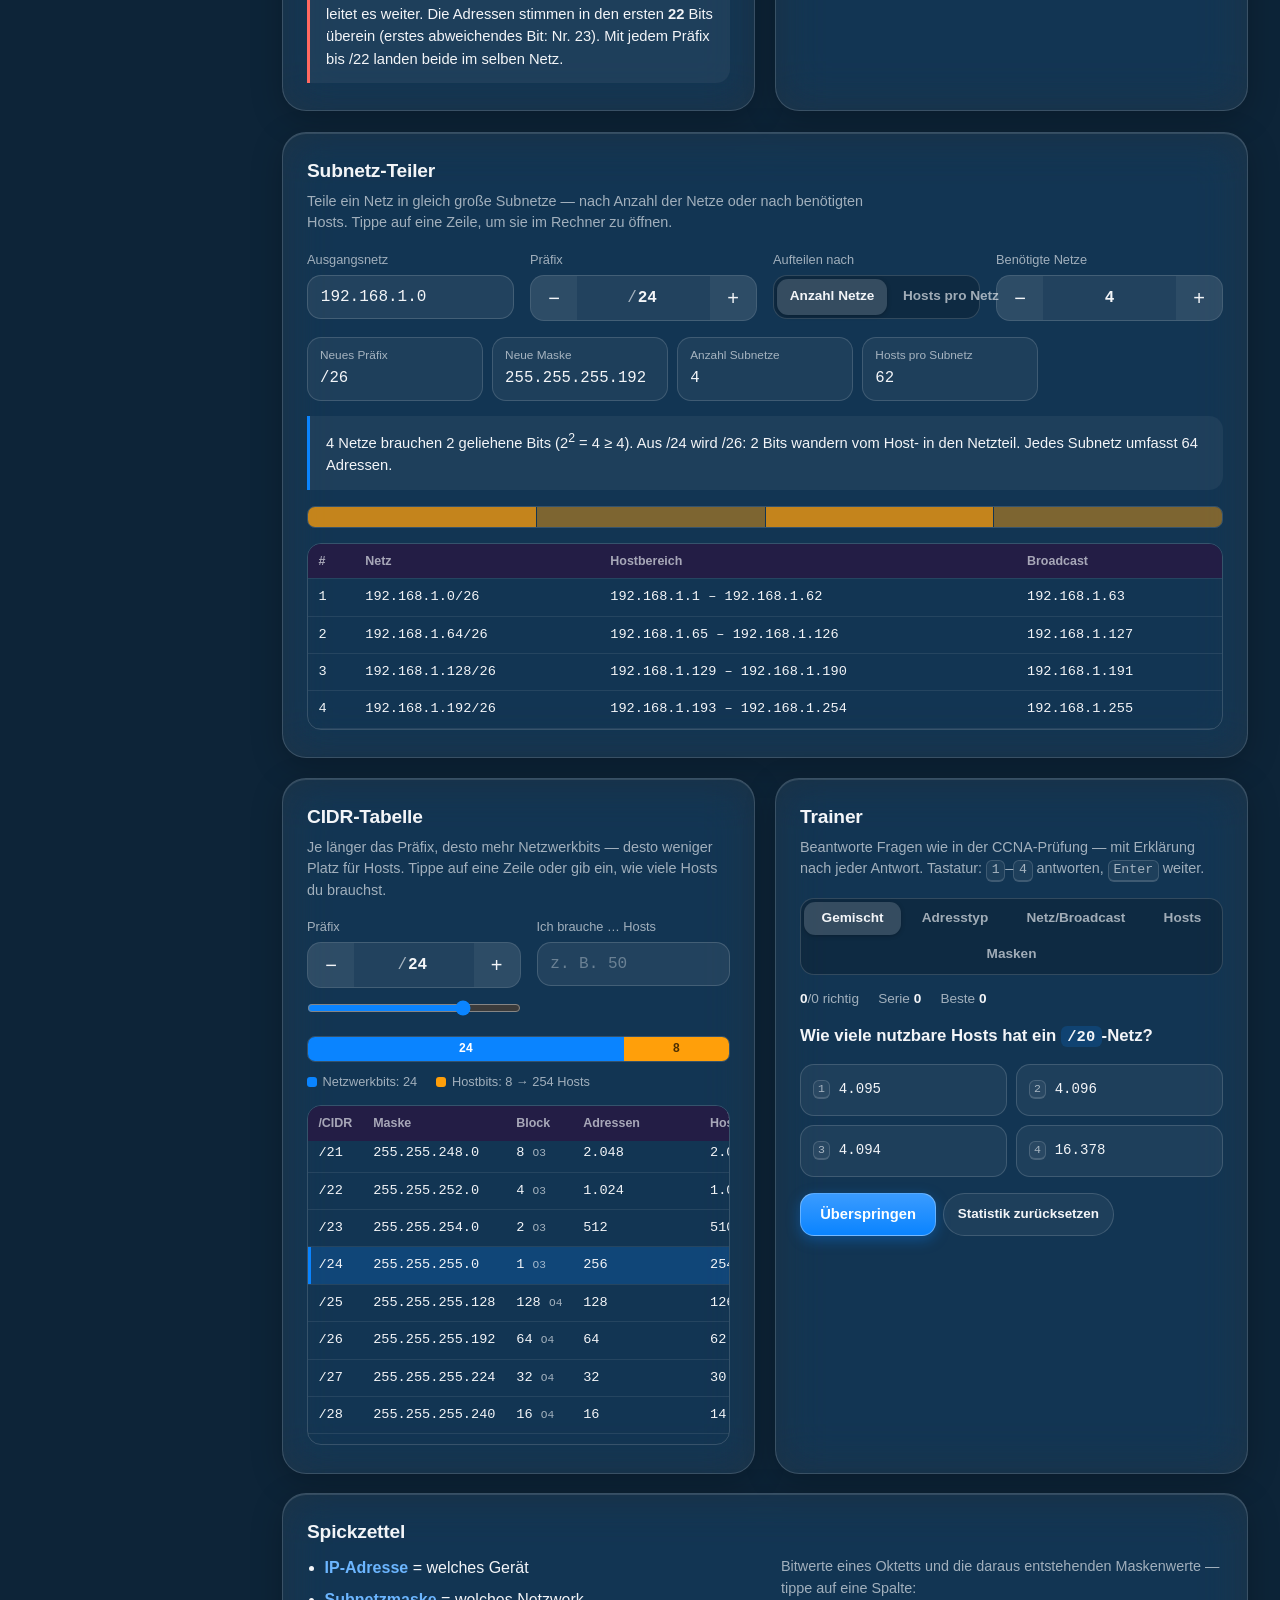
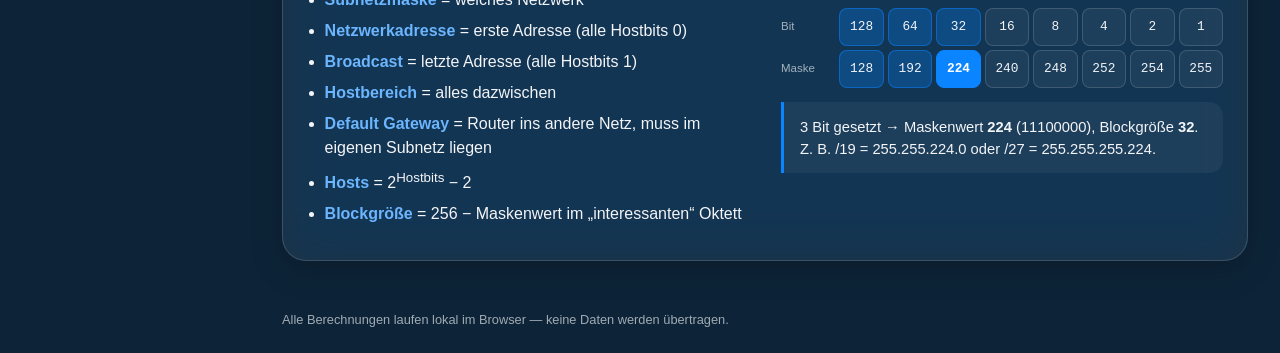
==== commit 5b69f995: "Interaktiver und responsiver Umbau des Subnetting Labs - Responsives Layout: Seitenleiste mit Scroll" ====
--- a/index.html
+++ b/index.html
@@ -1,419 +1,289 @@
-<!DOCTYPE html>
-<html lang="de">
-
-<head>
-    <meta charset="UTF-8">
-    <meta name="viewport" content="width=device-width, initial-scale=1, viewport-fit=cover">
-    <title>CCNA Subnetting Lab</title>
-    <link rel="stylesheet" href="styles.css">
-</head>
-
-<body>
-    <header>
-        <h1>CCNA Subnetting Lab</h1>
-        <p>Ändere eine Zahl und sieh sofort, was im Netzwerk passiert — inklusive Erklärung, warum.</p>
-    </header>
-    <main>
-
-        <section class="block hero" id="secviz" aria-live="polite">
-            <span class="eyebrow">Hauptfunktion</span>
-            <h2>Adressraum-Visualisierer</h2>
-            <p class="sub">Jedes Oktett als Raster aus 256 möglichen Werten, mit der Dezimalzahl im Hintergrund. Blau =
-                durch das Präfix festgelegt, Orange = frei für Hosts/Subnetze.</p>
-            <div class="row">
-                <div class="field"><label for="vip">IPv4-Adresse</label><input type="text" id="vip"
-                        value="192.168.50.1"></div>
-                <div class="field"><label for="vcidr">Präfix: <b id="vcidrval">/24</b></label><input type="range"
-                        id="vcidr" min="0" max="32" value="24"></div>
-            </div>
-            <div class="row" id="vpresets"></div>
-            <div id="vgrids" class="viz-grids"></div>
-            <div id="vexplain" class="explain"></div>
-        </section>
-
-        <section class="block" id="seccmp" aria-live="polite">
-            <h2>Subnetzmasken-Vergleich</h2>
-            <p class="sub">Dieselbe Adresse, übereinandergelegt bei verschiedenen Masken. So siehst du, wie ein größeres
-                Netz in immer kleinere Subnetze zerfällt — und wo deine Adresse jeweils landet.</p>
-            <div class="row">
-                <div class="field"><label for="cmpip">IPv4-Adresse</label><input type="text" id="cmpip"
-                        value="192.168.1.130"></div>
-                <div class="field"><label for="cmpbase">Basis-Präfix: <b id="cmpbaseval">/24</b></label><input
-                        type="range" id="cmpbase" min="8" max="29" value="24"></div>
-            </div>
-            <div class="cmp-rows" id="cmprows"></div>
-            <div class="cmp-info" id="cmpinfo"></div>
-        </section>
-
-        <section class="block" id="sec1" aria-live="polite">
-            <h2>1. Subnetz-Rechner</h2>
-            <p class="sub">IP-Adresse und Präfix eingeben. Alles darunter aktualisiert sich live.</p>
-            <div class="row">
-                <div class="field">
-                    <label for="s1ip">IPv4-Adresse</label>
-                    <input type="text" id="s1ip" value="192.168.10.50" inputmode="numeric">
-                </div>
-                <div class="field" style="max-width:120px">
-                    <label for="s1cidr">CIDR (/0–/32)</label>
-                    <input type="number" id="s1cidr" value="26" min="0" max="32">
-                </div>
-            </div>
-            <div id="s1error" class="error" role="alert"></div>
-            <div id="s1out"></div>
-        </section>
-
-        <section class="block" id="sec2">
-            <h2>2. Sind diese Geräte im selben Netzwerk?</h2>
-            <p class="sub">Zwei Geräte, eine gemeinsame Maske — direkt erreichbar oder über das Gateway?</p>
-            <div class="row">
-                <div class="field"><label for="s2a">Gerät A</label><input type="text" id="s2a" value="192.168.1.10">
-                </div>
-                <div class="field"><label for="s2b">Gerät B</label><input type="text" id="s2b" value="192.168.2.10">
-                </div>
-                <div class="field" style="max-width:120px"><label for="s2cidr">Maske /</label><input type="number"
-                        id="s2cidr" value="24" min="0" max="32"></div>
-            </div>
-            <div id="s2out"></div>
-        </section>
-
-        <section class="block" id="sec3">
-            <h2>3. CIDR-Explorer</h2>
-            <p class="sub">Je länger das Präfix, desto mehr Netzwerkbits — desto weniger Platz für Hosts.</p>
-            <label for="s3range">Präfix: <b id="s3val">/24</b></label>
-            <input type="range" id="s3range" min="16" max="30" value="24">
-            <div id="s3bar"></div>
-            <table id="s3table">
-                <thead>
-                    <tr>
-                        <th>/CIDR</th>
-                        <th>Maske</th>
-                        <th>Adressen</th>
-                        <th>Hosts</th>
-                    </tr>
-                </thead>
-                <tbody></tbody>
-            </table>
-        </section>
-
-        <section class="block" id="sec4">
-            <h2>4. IP-Konfiguration validieren</h2>
-            <p class="sub">Prüft eine vollständige Host-Konfiguration Schritt für Schritt.</p>
-            <div class="row">
-                <div class="field"><label for="s4ip">IP-Adresse</label><input type="text" id="s4ip"
-                        value="192.168.1.50"></div>
-                <div class="field" style="max-width:120px"><label for="s4cidr">Maske /</label><input type="number"
-                        id="s4cidr" value="24" min="0" max="32"></div>
-                <div class="field"><label for="s4gw">Default Gateway</label><input type="text" id="s4gw"
-                        value="192.168.2.1"></div>
-            </div>
-            <ul class="checklist" id="s4list"></ul>
-        </section>
-
-        <section class="block" id="sec5">
-            <h2>5. Fehler-Trainer</h2>
-            <p class="sub">Klassifiziere die Adresse richtig — mit Erklärung nach jeder Antwort.</p>
-            <div id="s5task" style="font-family:var(--mono);font-size:1.05rem;margin-bottom:.4rem"></div>
-            <div class="opt-grid" id="s5opts"></div>
-            <div id="s5feedback"></div>
-            <button class="secondary" id="s5next" style="margin-top:.8rem">Neue Aufgabe</button>
-        </section>
-
-        <section class="block" id="sec6" style="border-left-color:var(--host)">
-            <h2>CCNA-Merksatz</h2>
-            <ul class="merk">
-                <li><b>IP-Adresse</b> = welches Gerät</li>
-                <li><b>Subnetzmaske</b> = welches Netzwerk</li>
-                <li><b>Netzwerkadresse</b> = Anfang des Netzwerks</li>
-                <li><b>Broadcast</b> = letzte Adresse des Netzwerks</li>
-                <li><b>Hostbereich</b> = Adressen für Geräte</li>
-                <li><b>Default Gateway</b> = Router für andere Netzwerke</li>
-            </ul>
-        </section>
-
-    </main>
-    <footer>Alle Berechnungen laufen lokal im Browser — keine Daten werden übertragen.</footer>
-
-    <script>
-        // ---------- Kern-Logik ----------
-        function parseIP(str) {
-            if (typeof str !== 'string') return {valid: false, error: 'Keine Eingabe.'};
-            const t = str.trim();
-            if (t === '') return {valid: false, error: 'Bitte eine IPv4-Adresse eingeben.'};
-            const parts = t.split('.');
-            if (parts.length !== 4) return {valid: false, error: 'Ungültig, weil vier Oktette benötigt werden (z. B. 192.168.1.1).'};
-            const octets = [];
-            for (const p of parts) {
-                if (!/^\d+$/.test(p)) return {valid: false, error: `Ungültiges Zeichen in "${p}" — nur Ziffern erlaubt.`};
-                const n = parseInt(p, 10);
-                if (n > 255) return {valid: false, error: `Ungültig, weil ein IPv4-Oktett maximal 255 sein darf (gefunden: ${n}).`};
-                octets.push(n);
-            }
-            return {valid: true, octets};
-        }
-        function ipToInt(o) {return ((o[0] << 24) | (o[1] << 16) | (o[2] << 8) | o[3]) >>> 0;}
-        function intToIp(n) {return [(n >>> 24) & 255, (n >>> 16) & 255, (n >>> 8) & 255, n & 255].join('.');}
-        function cidrToMaskInt(c) {return c === 0 ? 0 : (0xFFFFFFFF << (32 - c)) >>> 0;}
-        function toBin8(n) {return n.toString(2).padStart(8, '0');}
-        function subnetInfo(ipInt, cidr) {
-            const maskInt = cidrToMaskInt(cidr);
-            const network = (ipInt & maskInt) >>> 0;
-            const hostBits = 32 - cidr;
-            const broadcast = cidr === 32 ? network : (network | (~maskInt >>> 0)) >>> 0;
-            const total = Math.pow(2, hostBits);
-            let firstHost, lastHost, usable;
-            if (cidr >= 31) {firstHost = network; lastHost = broadcast; usable = cidr === 32 ? 1 : 2;}
-            else {firstHost = network + 1; lastHost = broadcast - 1; usable = total - 2;}
-            return {maskInt, network, broadcast, firstHost, lastHost, total, usable, hostBits};
-        }
-        function bitGridHTML(ipInt, cidr) {
-            let html = '<div class="bits">';
-            for (let g = 0; g < 4; g++) {
-                html += '<div class="bitgroup">';
-                const byte = (ipInt >>> ((3 - g) * 8)) & 255;
-                const bits = toBin8(byte);
-                for (let i = 0; i < 8; i++) {
-                    const globalBitIndex = g * 8 + i;
-                    const cls = globalBitIndex < cidr ? 'net' : 'host';
-                    html += `<div class="bit ${cls}">${bits[i]}</div>`;
-                }
-                html += '</div>';
-            }
-            html += '</div>';
-            return html;
-        }
-
-        // ---------- Sektion 1 ----------
-        const s1ip = document.getElementById('s1ip'), s1cidr = document.getElementById('s1cidr');
-        const s1error = document.getElementById('s1error'), s1out = document.getElementById('s1out');
-        function renderS1() {
-            const res = parseIP(s1ip.value);
-            const cidrRaw = s1cidr.value;
-            if (!res.valid) {s1error.textContent = res.error; s1out.innerHTML = ''; return;}
-            const cidr = parseInt(cidrRaw, 10);
-            if (isNaN(cidr) || cidr < 0 || cidr > 32) {s1error.textContent = 'CIDR muss zwischen /0 und /32 liegen.'; s1out.innerHTML = ''; return;}
-            s1error.textContent = '';
-            const ipInt = ipToInt(res.octets);
-            const info = subnetInfo(ipInt, cidr);
-            const maskOct = [24, 16, 8, 0].map(sh => (info.maskInt >>> sh) & 255).join('.');
-            let html = '';
-            html += bitGridHTML(ipInt, cidr);
-            html += '<div class="legend"><span class="l-net">Netzwerkbits (fest, bestimmt durch /' + cidr + ')</span><span class="l-host">Hostbits (variabel, adressieren Geräte)</span></div>';
-            html += '<div class="results">';
-            const rows = [
-                ['Subnetzmaske', maskOct],
-                ['Netzwerkadresse', intToIp(info.network)],
-                ['Broadcast-Adresse', intToIp(info.broadcast)],
-                ['Erster nutzbarer Host', info.usable > 0 ? intToIp(info.firstHost) : '—'],
-                ['Letzter nutzbarer Host', info.usable > 0 ? intToIp(info.lastHost) : '—'],
-                ['Alle Adressen', info.total.toLocaleString('de-DE')],
-                ['Nutzbare Hosts', info.usable.toLocaleString('de-DE')],
-                ['Host-Bits', info.hostBits]
-            ];
-            for (const [k, v] of rows) {html += `<div class="resitem"><div class="k">${k}</div><div class="v">${v}</div></div>`;}
-            html += '</div>';
-            html += `<div class="explain">Die Adresse besteht aus 32 Bits. Die ersten ${cidr} Bits sind bei jeder Adresse in diesem Netz identisch (Netzwerkbits). Die restlichen ${info.hostBits} Bits dürfen variieren — sie unterscheiden die Geräte. Alle Kombinationen dieser Hostbits ergeben zusammen den Adressbereich von ${intToIp(info.network)} bis ${intToIp(info.broadcast)}. Davon ist die erste Kombination (alle Hostbits 0) die Netzwerkadresse und die letzte (alle Hostbits 1) die Broadcast-Adresse — deshalb bleiben dazwischen ${info.usable.toLocaleString('de-DE')} nutzbare Adressen für Geräte übrig.</div>`;
-            s1out.innerHTML = html;
-        }
-        s1ip.addEventListener('input', renderS1); s1cidr.addEventListener('input', renderS1);
-
-        // ---------- Sektion 2 ----------
-        const s2a = document.getElementById('s2a'), s2b = document.getElementById('s2b'), s2cidr = document.getElementById('s2cidr'), s2out = document.getElementById('s2out');
-        function renderS2() {
-            const ra = parseIP(s2a.value), rb = parseIP(s2b.value), cidr = parseInt(s2cidr.value, 10);
-            if (!ra.valid) {s2out.innerHTML = `<div class="error">Gerät A: ${ra.error}</div>`; return;}
-            if (!rb.valid) {s2out.innerHTML = `<div class="error">Gerät B: ${rb.error}</div>`; return;}
-            if (isNaN(cidr) || cidr < 0 || cidr > 32) {s2out.innerHTML = '<div class="error">Maske muss zwischen /0 und /32 liegen.</div>'; return;}
-            const ia = ipToInt(ra.octets), ib = ipToInt(rb.octets);
-            const na = subnetInfo(ia, cidr).network, nb = subnetInfo(ib, cidr).network;
-            const same = na === nb;
-            let html = `<div class="results">
-    <div class="resitem"><div class="k">Netzwerk A</div><div class="v">${intToIp(na)}/${cidr}</div></div>
-    <div class="resitem"><div class="k">Netzwerk B</div><div class="v">${intToIp(nb)}/${cidr}</div></div>
-  </div>`;
-            if (same) {
-                html += `<div class="explain good"><span class="badge ok">Gleiches Subnetz</span><br><br>Beide Geräte berechnen dieselbe Netzwerkadresse. Gerät A kann Gerät B daher direkt über Layer 2 (Switch) erreichen — ohne Router.</div>`;
-            } else {
-                html += `<div class="explain bad"><span class="badge bad">Unterschiedliche Subnetze</span><br><br>Das Ziel befindet sich in einem anderen Netzwerk. Der Host muss das Paket an sein Default Gateway schicken, damit es dorthin weitergeleitet werden kann.</div>`;
-            }
-            s2out.innerHTML = html;
-        }
-        [s2a, s2b, s2cidr].forEach(el => el.addEventListener('input', renderS2));
-
-        // ---------- Sektion 3 ----------
-        const s3range = document.getElementById('s3range'), s3val = document.getElementById('s3val'), s3bar = document.getElementById('s3bar');
-        const s3tbody = document.querySelector('#s3table tbody');
-        function buildS3Table() {
-            let html = '';
-            for (let c = 16; c <= 30; c++) {
-                const info = subnetInfo(0, c);
-                const maskOct = [24, 16, 8, 0].map(sh => (info.maskInt >>> sh) & 255).join('.');
-                html += `<tr data-cidr="${c}"><td>/${c}</td><td>${maskOct}</td><td>${info.total.toLocaleString('de-DE')}</td><td>${info.usable.toLocaleString('de-DE')}</td></tr>`;
-            }
-            s3tbody.innerHTML = html;
-        }
-        function renderS3() {
-            const c = parseInt(s3range.value, 10);
-            s3val.textContent = '/' + c;
-            const netPct = (c / 32 * 100).toFixed(0);
-            s3bar.innerHTML = `<div class="split-bar"><div class="n" style="width:${netPct}%"></div><div class="h" style="width:${100 - netPct}%"></div></div><div class="legend"><span class="l-net">Netzwerkbits: ${c}</span><span class="l-host">Hostbits: ${32 - c}</span></div>`;
-            [...s3tbody.children].forEach(tr => tr.classList.toggle('current', parseInt(tr.dataset.cidr, 10) === c));
-        }
-        buildS3Table(); s3range.addEventListener('input', renderS3);
-
-        // ---------- Sektion 4 ----------
-        const s4ip = document.getElementById('s4ip'), s4cidr = document.getElementById('s4cidr'), s4gw = document.getElementById('s4gw'), s4list = document.getElementById('s4list');
-        function checkItem(ok, text) {return `<li><span class="ic">${ok ? '✅' : '❌'}</span><span>${text}</span></li>`;}
-        function renderS4() {
-            const ripip = parseIP(s4ip.value), rgw = parseIP(s4gw.value), cidr = parseInt(s4cidr.value, 10);
-            let html = '';
-            if (!ripip.valid) {s4list.innerHTML = checkItem(false, 'IP-Adresse: ' + ripip.error); return;}
-            html += checkItem(true, 'IP-Adresse ist syntaktisch gültig.');
-            if (isNaN(cidr) || cidr < 0 || cidr > 32) {s4list.innerHTML = html + checkItem(false, 'Maske muss zwischen /0 und /32 liegen.'); return;}
-            const ipInt = ipToInt(ripip.octets);
-            const info = subnetInfo(ipInt, cidr);
-            const isNetwork = ipInt === info.network && cidr < 31;
-            const isBroadcast = ipInt === info.broadcast && cidr < 31;
-            html += checkItem(!isNetwork, isNetwork ? `IP ist die Netzwerkadresse (${intToIp(info.network)}) — sie kennzeichnet das Netz selbst und darf keinem Gerät zugewiesen werden.` : 'IP ist keine Netzwerkadresse.');
-            html += checkItem(!isBroadcast, isBroadcast ? `IP ist die Broadcast-Adresse (${intToIp(info.broadcast)}) — sie adressiert alle Geräte im Netz gleichzeitig und darf keinem einzelnen Gerät gehören.` : 'IP ist keine Broadcast-Adresse.');
-            if (!rgw.valid) {html += checkItem(false, 'Gateway: ' + rgw.error); s4list.innerHTML = html; return;}
-            const gwInt = ipToInt(rgw.octets);
-            const gwInfo = subnetInfo(gwInt, cidr);
-            const sameNet = gwInfo.network === info.network;
-            html += checkItem(sameNet, sameNet ? `Gateway ${intToIp(gwInt)} liegt im selben Subnetz (${intToIp(info.network)}/${cidr}).` : `Gateway ${intToIp(gwInt)} liegt NICHT im gleichen lokalen Subnetz wie der Host (${intToIp(info.network)}/${cidr}).`);
-            const gwIsNetOrBcast = (gwInt === gwInfo.network || gwInt === gwInfo.broadcast) && cidr < 31;
-            html += checkItem(!gwIsNetOrBcast, gwIsNetOrBcast ? 'Gateway ist selbst eine Netz- oder Broadcast-Adresse und damit keine gültige Host-Adresse.' : 'Gateway ist eine gültige Host-Adresse.');
-            const overallOk = !isNetwork && !isBroadcast && sameNet && !gwIsNetOrBcast;
-            html += `<li style="border-bottom:none;padding-top:.6rem"><span class="badge ${overallOk ? 'ok' : 'bad'}">${overallOk ? 'Gültige Konfiguration' : 'Ungültige / problematische Konfiguration'}</span></li>`;
-            s4list.innerHTML = html;
-        }
-        [s4ip, s4cidr, s4gw].forEach(el => el.addEventListener('input', renderS4));
-
-        // ---------- Sektion 5: Fehler-Trainer ----------
-        const s5task = document.getElementById('s5task'), s5opts = document.getElementById('s5opts'), s5feedback = document.getElementById('s5feedback'), s5next = document.getElementById('s5next');
-        let currentTask = null;
-        function randInt(a, b) {return Math.floor(Math.random() * (b - a + 1)) + a;}
-        function newTask() {
-            s5feedback.innerHTML = '';
-            const cidr = randInt(24, 28);
-            const info0 = subnetInfo(0, cidr);
-            const netBase = randInt(0, 255 - (info0.total / 256 || 1)); // simplistic, use /24-ish base
-            const baseIp = [192, 168, randInt(1, 20), 0];
-            const baseInt = ipToInt(baseIp) & cidrToMaskInt(cidr);
-            const offsetChoice = randInt(0, 2); // 0 network, 1 broadcast, 2 valid host
-            const info = subnetInfo(baseInt, cidr);
-            let targetInt, correct;
-            if (offsetChoice === 0) {targetInt = info.network; correct = 'Netzwerkadresse';}
-            else if (offsetChoice === 1) {targetInt = info.broadcast; correct = 'Broadcast-Adresse';}
-            else {targetInt = info.network + randInt(1, Math.max(1, info.usable)); correct = 'gültiger Host';}
-            currentTask = {targetInt, cidr, correct, info};
-            s5task.textContent = `Ist diese Konfiguration gültig? ${intToIp(targetInt)}/${cidr}`;
-            const options = ['gültiger Host', 'Netzwerkadresse', 'Broadcast-Adresse', 'ungültige IP'];
-            s5opts.innerHTML = options.map(o => `<button data-opt="${o}">${o}</button>`).join('');
-            [...s5opts.children].forEach(btn => btn.addEventListener('click', () => answerTask(btn.dataset.opt)));
-        }
-        function answerTask(choice) {
-            const {targetInt, cidr, correct, info} = currentTask;
-            const isCorrect = choice === correct;
-            let expl = '';
-            if (correct === 'Broadcast-Adresse') {
-                expl = `${intToIp(targetInt)} ist bei /${cidr} die Broadcast-Adresse. Ein /${cidr}-Netz hat ${info.total} Adressen: die erste (${intToIp(info.network)}) ist die Netzwerkadresse, die letzte (${intToIp(info.broadcast)}) der Broadcast. Damit bleiben ${intToIp(info.firstHost)} bis ${intToIp(info.lastHost)} für Hosts.`;
-            } else if (correct === 'Netzwerkadresse') {
-                expl = `${intToIp(targetInt)} ist bei /${cidr} die Netzwerkadresse — hier sind alle Hostbits 0. Nutzbar sind erst ${intToIp(info.firstHost)} bis ${intToIp(info.lastHost)}.`;
-            } else {
-                expl = `${intToIp(targetInt)} liegt bei /${cidr} zwischen Netzwerk- (${intToIp(info.network)}) und Broadcast-Adresse (${intToIp(info.broadcast)}) und ist damit ein gültiger Host.`;
-            }
-            s5feedback.innerHTML = `<div class="explain ${isCorrect ? 'good' : 'bad'}"><span class="badge ${isCorrect ? 'ok' : 'bad'}">${isCorrect ? 'Richtig' : 'Falsch'}</span><br><br>Richtige Antwort: <b>${correct}</b><br>${expl}</div>`;
-        }
-        s5next.addEventListener('click', newTask);
-
-        // ---------- Adressraum-Visualisierer ----------
-        // Rendering-Prinzip: jedes der 4 Oktette wird als 16x16-Raster (256 Werte) gezeichnet.
-        // Pro Oktett wird berechnet, wie viele seiner 8 Bit durch das Präfix fixiert sind:
-        //   - alle 8 fest  -> genau 1 Wert markiert (fixiert)
-        //   - keins fest   -> ganzes Raster "frei" (Oktett komplett variabel)
-        //   - teils fest   -> der Block, der den Ist-Wert enthält, wird markiert (Bereich)
-        const vip = document.getElementById('vip'), vcidr = document.getElementById('vcidr'), vcidrval = document.getElementById('vcidrval');
-        const vgridsEl = document.getElementById('vgrids'), vexplain = document.getElementById('vexplain'), vpresets = document.getElementById('vpresets');
-        const octLabels = ['Oktett 1 (Bit 0–7)', 'Oktett 2 (Bit 8–15)', 'Oktett 3 (Bit 16–23)', 'Oktett 4 (Bit 24–31)'];
-        const vgridCells = [[], [], [], []];
-        for (let o = 0; o < 4; o++) {
-            const wrap = document.createElement('div'); wrap.className = 'octblock';
-            const big = document.createElement('div'); big.className = 'octbig'; big.id = 'octbig' + o; big.textContent = '—'; wrap.appendChild(big);
-            const h = document.createElement('h4'); h.textContent = octLabels[o]; wrap.appendChild(h);
-            const grid = document.createElement('div'); grid.className = 'octgrid';
-            for (let v = 0; v < 256; v++) {const c = document.createElement('div'); grid.appendChild(c); vgridCells[o].push(c);}
-            wrap.appendChild(grid); vgridsEl.appendChild(wrap);
-        }
-        function renderViz() {
-            const res = parseIP(vip.value);
-            const cidr = parseInt(vcidr.value, 10);
-            vcidrval.textContent = '/' + cidr;
-            if (!res.valid) {vexplain.textContent = res.error; return;}
-            const ipInt = ipToInt(res.octets);
-            const info = subnetInfo(ipInt, cidr);
-            const parts = [];
-            for (let o = 0; o < 4; o++) {
-                const levelStart = o * 8, octVal = res.octets[o], cells = vgridCells[o];
-                document.getElementById('octbig' + o).textContent = octVal;
-                if (cidr <= levelStart) {
-                    for (let v = 0; v < 256; v++) cells[v].className = 'free';
-                    parts.push(`Oktett ${o + 1}: frei (256 Werte möglich)`);
-                } else if (cidr >= levelStart + 8) {
-                    for (let v = 0; v < 256; v++) cells[v].className = (v === octVal) ? 'exact' : '';
-                    parts.push(`Oktett ${o + 1}: fest auf ${octVal}`);
-                } else {
-                    const k = cidr - levelStart, blockSize = 256 >> k, blockStart = Math.floor(octVal / blockSize) * blockSize;
-                    for (let v = 0; v < 256; v++) cells[v].className = (v >= blockStart && v < blockStart + blockSize) ? 'range' : '';
-                    parts.push(`Oktett ${o + 1}: ${k} Bit fest / ${8 - k} frei → Bereich ${blockStart}–${blockStart + blockSize - 1}`);
-                }
-            }
-            vexplain.innerHTML = `<b>${intToIp(ipInt)}/${cidr}</b> → Netzwerk ${intToIp(info.network)}, Broadcast ${intToIp(info.broadcast)}, <b>${info.usable.toLocaleString('de-DE')}</b> nutzbare Hosts.<br>${parts.join(' · ')}`;
-        }
-        vip.addEventListener('input', renderViz); vcidr.addEventListener('input', renderViz);
-        const presets = [
-            {ip: '192.168.0.1', cidr: 24}, {ip: '192.168.50.1', cidr: 25}, {ip: '192.168.10.50', cidr: 27},
-            {ip: '10.0.0.1', cidr: 8}, {ip: '172.16.5.10', cidr: 16}, {ip: '10.20.30.40', cidr: 22}
-        ];
-        vpresets.innerHTML = presets.map(p => `<button class="chip secondary" data-ip="${p.ip}" data-cidr="${p.cidr}">${p.ip}/${p.cidr}</button>`).join('');
-        [...vpresets.children].forEach(btn => btn.addEventListener('click', () => {vip.value = btn.dataset.ip; vcidr.value = btn.dataset.cidr; renderViz();}));
-
-        // ---------- Subnetzmasken-Vergleich ----------
-        // Prinzip: ein Basis-Präfix definiert einen "Block". Für jede Maske ab diesem Präfix
-        // wird der Block in 2^(cidr-basis) gleich große Subnetze geteilt (nur Anzahl + Position
-        // nötig, keine Adress-Enumeration) — das zeigt direkt, wie Subnetze ineinander verschachtelt sind.
-        const cmpip = document.getElementById('cmpip'), cmpbase = document.getElementById('cmpbase'), cmpbaseval = document.getElementById('cmpbaseval');
-        const cmprows = document.getElementById('cmprows'), cmpinfo = document.getElementById('cmpinfo');
-        function renderCompare() {
-            const res = parseIP(cmpip.value);
-            const baseCidr = parseInt(cmpbase.value, 10);
-            cmpbaseval.textContent = '/' + baseCidr;
-            if (!res.valid) {cmprows.innerHTML = ''; cmpinfo.innerHTML = `<span class="error">${res.error}</span>`; return;}
-            const ipInt = ipToInt(res.octets);
-            const baseMask = cidrToMaskInt(baseCidr);
-            const baseNetwork = (ipInt & baseMask) >>> 0;
-            const blockTotal = Math.pow(2, 32 - baseCidr);
-            const maxRows = 7;
-            const lastCidr = Math.min(32, baseCidr + maxRows - 1);
-            let html = '';
-            for (let c = baseCidr; c <= lastCidr; c++) {
-                const n = Math.pow(2, c - baseCidr);
-                const size = blockTotal / n;
-                const idx = Math.floor((ipInt - baseNetwork) / size);
-                let segs = '';
-                const showN = Math.min(n, 64);
-                for (let i = 0; i < showN; i++) {segs += `<div class="cmp-seg${i === idx ? ' active' : ''}"></div>`;}
-                html += `<div class="cmp-row"><div class="cmp-label">/${c} · ${n}×</div><div class="cmp-bar">${segs}</div></div>`;
-            }
-            cmprows.innerHTML = html;
-            const markerPct = ((ipInt - baseNetwork) / blockTotal * 100).toFixed(2);
-            const idxAtBase = Math.floor((ipInt - baseNetwork) / (blockTotal / Math.pow(2, lastCidr - baseCidr)));
-            cmpinfo.innerHTML = `Basis: <b>${intToIp(baseNetwork)}/${baseCidr}</b> — bei /${lastCidr} liegt ${intToIp(ipInt)} in Subnetz Nr. ${idxAtBase + 1} von ${Math.pow(2, lastCidr - baseCidr)}. Jede zusätzliche Maskenstufe halbiert die Subnetzgröße und verdoppelt die Anzahl der Netze — die Grenzen bleiben dabei exakt erhalten (verschachtelt statt neu verteilt).`;
-        }
-        [cmpip, cmpbase].forEach(el => el.addEventListener('input', renderCompare));
-
-        // ---------- Initial render ----------
-        renderS1(); renderS2(); renderS3(); renderS4(); renderViz(); renderCompare(); newTask();
-    </script>
-</body>
-
-</html>+<!DOCTYPE html>
+<html lang="de">
+
+<head>
+    <meta charset="UTF-8">
+    <meta name="viewport" content="width=device-width, initial-scale=1, viewport-fit=cover">
+    <meta name="theme-color" content="#141030">
+    <meta name="description" content="Interaktives CCNA-Subnetting-Lab: IPv4-Adressen, Präfixe und Subnetze visuell verstehen und üben.">
+    <title>CCNA Subnetting Lab</title>
+    <link rel="stylesheet" href="styles.css">
+</head>
+
+<body>
+    <div class="app">
+        <aside class="side">
+            <a class="brand" href="#top">
+                <span class="logo">/24</span>
+                <span><b>Subnetting Lab</b><small>CCNA · IPv4</small></span>
+            </a>
+            <nav id="nav" aria-label="Abschnitte">
+                <a href="#viz"><span class="n">01</span>Visualisierer</a>
+                <a href="#calc"><span class="n">02</span>Rechner</a>
+                <a href="#cmp"><span class="n">03</span>Masken-Vergleich</a>
+                <a href="#same"><span class="n">04</span>Selbes Netz?</a>
+                <a href="#check"><span class="n">05</span>Konfig prüfen</a>
+                <a href="#split"><span class="n">06</span>Subnetz-Teiler</a>
+                <a href="#cidr"><span class="n">07</span>CIDR-Tabelle</a>
+                <a href="#quiz"><span class="n">08</span>Trainer</a>
+                <a href="#merk"><span class="n">09</span>Spickzettel</a>
+            </nav>
+            <p class="side-note">Tipp: In IP-Feldern ändern <kbd>↑</kbd>/<kbd>↓</kbd> das Oktett unter dem Cursor
+                (<kbd>Shift</kbd> = ±10). Bits kannst du anklicken.</p>
+        </aside>
+
+        <div class="content">
+            <header class="intro" id="top">
+                <h1>CCNA Subnetting Lab</h1>
+                <p>Ändere eine Zahl, klicke auf ein Bit oder ein Subnetz — und sieh sofort, was im Netzwerk passiert,
+                    inklusive Erklärung, warum.</p>
+            </header>
+
+            <main class="grid">
+
+                <!-- 01 Visualisierer -->
+                <section class="block hero span-2" id="viz">
+                    <span class="eyebrow">Hauptfunktion</span>
+                    <h2>Adressraum-Visualisierer</h2>
+                    <p class="sub">Jedes Oktett als Raster aus 256 möglichen Werten. <b class="c-net">Blau</b> = durch
+                        das Präfix festgelegt, <b class="c-host">Orange</b> = frei für Hosts/Subnetze. Tippe auf ein
+                        Feld, um das Oktett auf diesen Wert zu setzen.</p>
+                    <div class="controls">
+                        <div class="field"><label for="vip">IPv4-Adresse</label><input type="text" class="ip"
+                                id="vip" value="192.168.50.1"></div>
+                        <div class="field prefix">
+                            <label for="vcidr">Präfix</label>
+                            <div class="stepper"><button type="button" data-step="-1"
+                                    aria-label="Präfix verkleinern">−</button><span class="slash">/</span><input
+                                    type="number" id="vcidr" value="24" min="0" max="32"><button type="button"
+                                    data-step="1" aria-label="Präfix vergrößern">+</button></div>
+                            <input type="range" data-sync="vcidr" min="0" max="32" value="24" aria-label="Präfix">
+                        </div>
+                    </div>
+                    <div class="chips" id="vpresets" aria-label="Beispiele"></div>
+                    <div id="vgrids" class="viz-grids"></div>
+                    <div id="vexplain" class="explain" aria-live="polite"></div>
+                </section>
+
+                <!-- 02 Rechner -->
+                <section class="block span-2" id="calc">
+                    <h2>Subnetz-Rechner</h2>
+                    <p class="sub">IP und Präfix eingeben — oder direkt auf die Bits klicken. Zeile <b>IP</b>: Bit
+                        umschalten. Zeile <b>M</b> (Maske): Präfix verschieben. Zeile <b>N</b> zeigt das Ergebnis von IP
+                        AND Maske = Netzwerkadresse.</p>
+                    <div class="controls">
+                        <div class="field"><label for="s1ip">IPv4-Adresse</label><input type="text" class="ip"
+                                id="s1ip" value="192.168.10.50"></div>
+                        <div class="field prefix">
+                            <label for="s1cidr">Präfix</label>
+                            <div class="stepper"><button type="button" data-step="-1"
+                                    aria-label="Präfix verkleinern">−</button><span class="slash">/</span><input
+                                    type="number" id="s1cidr" value="26" min="0" max="32"><button type="button"
+                                    data-step="1" aria-label="Präfix vergrößern">+</button></div>
+                            <input type="range" data-sync="s1cidr" min="0" max="32" value="26" aria-label="Präfix">
+                        </div>
+                    </div>
+                    <div class="chips">
+                        <button type="button" class="chip" id="s1prev">◀ Vorheriges Netz</button>
+                        <button type="button" class="chip" id="s1next">Nächstes Netz ▶</button>
+                        <button type="button" class="chip" id="s1rand">🎲 Zufall</button>
+                    </div>
+                    <div id="s1error" class="error" role="alert"></div>
+                    <div id="s1bits" class="octs"></div>
+                    <div class="legend"><span class="l-net">Netzwerkbits</span><span class="l-host">Hostbits</span><span
+                            class="l-edge">Präfix-Grenze</span></div>
+                    <div class="results" id="s1res"></div>
+                    <div class="explain" id="s1explain" aria-live="polite"></div>
+                </section>
+
+                <!-- 03 Vergleich -->
+                <section class="block span-2" id="cmp">
+                    <h2>Subnetzmasken-Vergleich</h2>
+                    <p class="sub">Dieselbe Adresse bei immer längeren Masken: jede Stufe halbiert die Netze. Tippe auf
+                        ein Segment, um die Adresse in dieses Subnetz zu verschieben.</p>
+                    <div class="controls">
+                        <div class="field"><label for="cmpip">IPv4-Adresse</label><input type="text" class="ip"
+                                id="cmpip" value="192.168.1.130"></div>
+                        <div class="field prefix">
+                            <label for="cmpbase">Basis-Präfix</label>
+                            <div class="stepper"><button type="button" data-step="-1"
+                                    aria-label="Präfix verkleinern">−</button><span class="slash">/</span><input
+                                    type="number" id="cmpbase" value="24" min="0" max="30"><button type="button"
+                                    data-step="1" aria-label="Präfix vergrößern">+</button></div>
+                            <input type="range" data-sync="cmpbase" min="0" max="30" value="24"
+                                aria-label="Basis-Präfix">
+                        </div>
+                    </div>
+                    <div class="cmp-rows" id="cmprows"></div>
+                    <div class="cmp-info" id="cmpinfo" aria-live="polite"></div>
+                </section>
+
+                <!-- 04 Selbes Netz -->
+                <section class="block" id="same">
+                    <h2>Sind diese Geräte im selben Netz?</h2>
+                    <p class="sub">Entscheidend ist nur, ob die Netzwerkbits übereinstimmen. Rot markierte Bits
+                        unterscheiden sich innerhalb des Präfixes.</p>
+                    <div class="controls">
+                        <div class="field"><label for="s2a">Gerät A</label><input type="text" class="ip" id="s2a"
+                                value="192.168.1.10"></div>
+                        <div class="field"><label for="s2b">Gerät B</label><input type="text" class="ip" id="s2b"
+                                value="192.168.2.10"></div>
+                        <div class="field prefix">
+                            <label for="s2cidr">Gemeinsame Maske</label>
+                            <div class="stepper"><button type="button" data-step="-1"
+                                    aria-label="Präfix verkleinern">−</button><span class="slash">/</span><input
+                                    type="number" id="s2cidr" value="24" min="0" max="32"><button type="button"
+                                    data-step="1" aria-label="Präfix vergrößern">+</button></div>
+                            <input type="range" data-sync="s2cidr" min="0" max="32" value="24" aria-label="Präfix">
+                        </div>
+                    </div>
+                    <div class="chips"><button type="button" class="chip" id="s2swap">⇄ Tauschen</button><button
+                            type="button" class="chip" id="s2fit">Größtes gemeinsames Präfix</button></div>
+                    <div id="s2bits" class="octs"></div>
+                    <div id="s2out" aria-live="polite"></div>
+                </section>
+
+                <!-- 05 Konfig prüfen -->
+                <section class="block" id="check">
+                    <h2>IP-Konfiguration validieren</h2>
+                    <p class="sub">Prüft eine vollständige Host-Konfiguration Schritt für Schritt.</p>
+                    <div class="chips" id="s4presets" aria-label="Szenarien"></div>
+                    <div class="controls">
+                        <div class="field"><label for="s4ip">IP-Adresse</label><input type="text" class="ip"
+                                id="s4ip" value="192.168.1.50"></div>
+                        <div class="field prefix">
+                            <label for="s4cidr">Maske</label>
+                            <div class="stepper"><button type="button" data-step="-1"
+                                    aria-label="Präfix verkleinern">−</button><span class="slash">/</span><input
+                                    type="number" id="s4cidr" value="24" min="0" max="32"><button type="button"
+                                    data-step="1" aria-label="Präfix vergrößern">+</button></div>
+                        </div>
+                        <div class="field"><label for="s4gw">Default Gateway</label><input type="text" class="ip"
+                                id="s4gw" value="192.168.2.1"></div>
+                    </div>
+                    <div id="s4line"></div>
+                    <ul class="checklist" id="s4list" aria-live="polite"></ul>
+                </section>
+
+                <!-- 06 Teiler -->
+                <section class="block span-2" id="split">
+                    <h2>Subnetz-Teiler</h2>
+                    <p class="sub">Teile ein Netz in gleich große Subnetze — nach Anzahl der Netze oder nach benötigten
+                        Hosts. Tippe auf eine Zeile, um sie im Rechner zu öffnen.</p>
+                    <div class="controls">
+                        <div class="field"><label for="spip">Ausgangsnetz</label><input type="text" class="ip"
+                                id="spip" value="192.168.1.0"></div>
+                        <div class="field prefix">
+                            <label for="spcidr">Präfix</label>
+                            <div class="stepper"><button type="button" data-step="-1"
+                                    aria-label="Präfix verkleinern">−</button><span class="slash">/</span><input
+                                    type="number" id="spcidr" value="24" min="0" max="32"><button type="button"
+                                    data-step="1" aria-label="Präfix vergrößern">+</button></div>
+                        </div>
+                        <div class="field">
+                            <span class="label" id="spmodelbl">Aufteilen nach</span>
+                            <div class="seg" role="radiogroup" aria-labelledby="spmodelbl" id="spmode">
+                                <button type="button" role="radio" aria-checked="true" data-mode="nets">Anzahl
+                                    Netze</button>
+                                <button type="button" role="radio" aria-checked="false" data-mode="hosts">Hosts pro
+                                    Netz</button>
+                            </div>
+                        </div>
+                        <div class="field prefix">
+                            <label for="spn" id="spnlbl">Benötigte Netze</label>
+                            <div class="stepper"><button type="button" data-step="-1"
+                                    aria-label="Weniger">−</button><input type="number" id="spn" value="4" min="1"
+                                    max="16777216"><button type="button" data-step="1" aria-label="Mehr">+</button>
+                            </div>
+                        </div>
+                    </div>
+                    <div id="spout" aria-live="polite"></div>
+                </section>
+
+                <!-- 07 CIDR -->
+                <section class="block" id="cidr">
+                    <h2>CIDR-Tabelle</h2>
+                    <p class="sub">Je länger das Präfix, desto mehr Netzwerkbits — desto weniger Platz für Hosts.
+                        Tippe auf eine Zeile oder gib ein, wie viele Hosts du brauchst.</p>
+                    <div class="controls">
+                        <div class="field prefix">
+                            <label for="s3cidr">Präfix</label>
+                            <div class="stepper"><button type="button" data-step="-1"
+                                    aria-label="Präfix verkleinern">−</button><span class="slash">/</span><input
+                                    type="number" id="s3cidr" value="24" min="0" max="32"><button type="button"
+                                    data-step="1" aria-label="Präfix vergrößern">+</button></div>
+                            <input type="range" data-sync="s3cidr" min="0" max="32" value="24" aria-label="Präfix">
+                        </div>
+                        <div class="field"><label for="s3hosts">Ich brauche … Hosts</label><input type="number"
+                                id="s3hosts" min="1" placeholder="z. B. 50"></div>
+                    </div>
+                    <div id="s3bar"></div>
+                    <div class="table-wrap" id="s3wrap">
+                        <table id="s3table">
+                            <thead>
+                                <tr>
+                                    <th>/CIDR</th>
+                                    <th>Maske</th>
+                                    <th>Block</th>
+                                    <th>Adressen</th>
+                                    <th>Hosts</th>
+                                </tr>
+                            </thead>
+                            <tbody></tbody>
+                        </table>
+                    </div>
+                </section>
+
+                <!-- 08 Trainer -->
+                <section class="block" id="quiz">
+                    <h2>Trainer</h2>
+                    <p class="sub">Beantworte Fragen wie in der CCNA-Prüfung — mit Erklärung nach jeder Antwort.
+                        Tastatur: <kbd>1</kbd>–<kbd>4</kbd> antworten, <kbd>Enter</kbd> weiter.</p>
+                    <div class="seg seg-wrap" role="radiogroup" aria-label="Fragetyp" id="qmode">
+                        <button type="button" role="radio" aria-checked="true" data-mode="mix">Gemischt</button>
+                        <button type="button" role="radio" aria-checked="false" data-mode="classify">Adresstyp</button>
+                        <button type="button" role="radio" aria-checked="false" data-mode="netbc">Netz/Broadcast</button>
+                        <button type="button" role="radio" aria-checked="false" data-mode="hosts">Hosts</button>
+                        <button type="button" role="radio" aria-checked="false" data-mode="mask">Masken</button>
+                    </div>
+                    <div class="score" id="qscore"></div>
+                    <div class="task" id="qtask"></div>
+                    <div class="opt-grid" id="qopts"></div>
+                    <div id="qfeedback" aria-live="polite"></div>
+                    <div class="chips"><button type="button" class="primary" id="qnext">Neue Aufgabe</button><button
+                            type="button" class="chip" id="qreset">Statistik zurücksetzen</button></div>
+                </section>
+
+                <!-- 09 Spickzettel -->
+                <section class="block span-2" id="merk">
+                    <h2>Spickzettel</h2>
+                    <div class="merk-grid">
+                        <ul class="merk">
+                            <li><b>IP-Adresse</b> = welches Gerät</li>
+                            <li><b>Subnetzmaske</b> = welches Netzwerk</li>
+                            <li><b>Netzwerkadresse</b> = erste Adresse (alle Hostbits 0)</li>
+                            <li><b>Broadcast</b> = letzte Adresse (alle Hostbits 1)</li>
+                            <li><b>Hostbereich</b> = alles dazwischen</li>
+                            <li><b>Default Gateway</b> = Router ins andere Netz, muss im eigenen Subnetz liegen</li>
+                            <li><b>Hosts</b> = 2<sup>Hostbits</sup> − 2</li>
+                            <li><b>Blockgröße</b> = 256 − Maskenwert im „interessanten“ Oktett</li>
+                        </ul>
+                        <div>
+                            <p class="sub" style="margin:0 0 .5rem">Bitwerte eines Oktetts und die daraus entstehenden
+                                Maskenwerte — tippe auf eine Spalte:</p>
+                            <div class="pow" id="pow"></div>
+                            <div class="explain" id="powexplain"></div>
+                        </div>
+                    </div>
+                </section>
+
+            </main>
+            <footer>Alle Berechnungen laufen lokal im Browser — keine Daten werden übertragen.</footer>
+        </div>
+    </div>
+    <div class="toast" id="toast" role="status" aria-live="polite"></div>
+
+    <script src="app.js"></script>
+</body>
+
+</html>
--- a/styles.css
+++ b/styles.css
@@ -1,564 +1,1533 @@
-:root {
-    --bg1: #1a1035;
-    --bg2: #0d2438;
-    --bg3: #2b0f2e;
-    --glass: rgba(255, 255, 255, .08);
-    --glass-brd: rgba(255, 255, 255, .16);
-    --glass-hi: rgba(255, 255, 255, .28);
-    --text: #f3f5f8;
-    --muted: rgba(243, 245, 248, .62);
-    --net: #0a84ff;
-    --host: #ff9f0a;
-    --ok: #32d74b;
-    --err: #ff6961;
-    --mono: 'SFMono-Regular', ui-monospace, Menlo, Consolas, monospace;
-    box-sizing: border-box;
-    padding-top: env(safe-area-inset-top, 0px);
-    padding-bottom: env(safe-area-inset-bottom, 0px);
-}
-
-* {
-    box-sizing: border-box
-}
-
-html {
-    scroll-padding-top: env(safe-area-inset-top, 0px)
-}
-
-body {
-    margin: 0;
-    color: var(--text);
-    font-family: -apple-system, 'SF Pro Display', 'Segoe UI', Roboto, Arial, sans-serif;
-    line-height: 1.5;
-    min-height: 100%;
-    background:
-        radial-gradient(circle at 15% 8%, rgba(255, 111, 158, .35), transparent 45%),
-        radial-gradient(circle at 85% 15%, rgba(90, 160, 255, .35), transparent 50%),
-        radial-gradient(circle at 30% 90%, rgba(120, 90, 255, .35), transparent 55%),
-        radial-gradient(circle at 90% 85%, rgba(60, 220, 200, .25), transparent 50%),
-        linear-gradient(160deg, var(--bg1), var(--bg2) 55%, var(--bg3));
-    background-attachment: fixed;
-}
-
-header {
-    padding: 2.4rem 1.2rem 1.2rem;
-    text-align: center
-}
-
-header h1 {
-    margin: 0 0 .4rem;
-    font-size: 1.9rem;
-    font-weight: 700;
-    letter-spacing: -.01em
-}
-
-header p {
-    margin: 0;
-    color: var(--muted);
-    max-width: 520px;
-    margin: 0 auto;
-    font-size: .95rem
-}
-
-main {
-    max-width: 920px;
-    margin: 0 auto;
-    padding: 1rem 1rem 4rem;
-    display: flex;
-    flex-direction: column;
-    gap: 1.1rem
-}
-
-section.block {
-    background: var(--glass);
-    backdrop-filter: blur(28px) saturate(160%);
-    -webkit-backdrop-filter: blur(28px) saturate(160%);
-    border: 1px solid var(--glass-brd);
-    border-radius: 26px;
-    padding: 1.4rem 1.4rem 1.6rem;
-    box-shadow: 0 8px 32px rgba(0, 0, 0, .25), inset 0 1px 0 rgba(255, 255, 255, .15);
-    position: relative;
-    overflow: hidden
-}
-
-section.block.hero {
-    padding: 1.6rem 1.5rem 1.8rem;
-    border: 1px solid rgba(255, 255, 255, .24)
-}
-
-section.block h2 {
-    margin: 0 0 .3rem;
-    font-size: 1.15rem;
-    font-weight: 650
-}
-
-section.block>p.sub {
-    color: var(--muted);
-    margin: 0 0 1rem;
-    font-size: .9rem
-}
-
-.eyebrow {
-    display: inline-block;
-    font-size: .72rem;
-    color: var(--host);
-    background: rgba(255, 159, 10, .15);
-    border: 1px solid rgba(255, 159, 10, .35);
-    padding: .2rem .6rem;
-    border-radius: 12px;
-    margin-bottom: .6rem;
-    font-weight: 600
-}
-
-.row {
-    display: flex;
-    flex-wrap: wrap;
-    gap: .8rem;
-    margin-bottom: 1rem
-}
-
-.field {
-    display: flex;
-    flex-direction: column;
-    gap: .35rem;
-    flex: 1;
-    min-width: 140px
-}
-
-label {
-    font-size: .8rem;
-    color: var(--muted)
-}
-
-input[type=text],
-input[type=number] {
-    background: rgba(255, 255, 255, .07);
-    border: 1px solid var(--glass-brd);
-    color: var(--text);
-    padding: .6rem .75rem;
-    border-radius: 14px;
-    font-family: var(--mono);
-    font-size: .95rem
-}
-
-input:focus {
-    outline: 2px solid var(--net);
-    outline-offset: 1px
-}
-
-input[type=range] {
-    width: 100%;
-    accent-color: var(--net)
-}
-
-.error {
-    color: var(--err);
-    font-size: .88rem;
-    margin-top: .3rem
-}
-
-.results {
-    display: grid;
-    grid-template-columns: repeat(auto-fit, minmax(160px, 1fr));
-    gap: .7rem;
-    margin-top: 1rem
-}
-
-.resitem {
-    background: rgba(255, 255, 255, .06);
-    border: 1px solid var(--glass-brd);
-    border-radius: 14px;
-    padding: .6rem .75rem
-}
-
-.resitem .k {
-    font-size: .74rem;
-    color: var(--muted)
-}
-
-.resitem .v {
-    font-family: var(--mono);
-    font-size: 1rem;
-    margin-top: .15rem
-}
-
-.bits {
-    display: flex;
-    flex-wrap: wrap;
-    gap: 3px;
-    margin: .9rem 0
-}
-
-.bitgroup {
-    display: flex;
-    gap: 3px;
-    padding: 3px;
-    border-radius: 8px
-}
-
-.bit {
-    width: 22px;
-    height: 26px;
-    display: flex;
-    align-items: center;
-    justify-content: center;
-    font-family: var(--mono);
-    font-size: .78rem;
-    border-radius: 6px;
-    background: rgba(255, 255, 255, .06);
-    color: var(--muted)
-}
-
-.bit.net {
-    background: rgba(10, 132, 255, .28);
-    color: #bfe0ff;
-    border: 1px solid rgba(10, 132, 255, .5)
-}
-
-.bit.host {
-    background: rgba(255, 159, 10, .28);
-    color: #ffe0b3;
-    border: 1px solid rgba(255, 159, 10, .5)
-}
-
-.legend {
-    display: flex;
-    flex-wrap: wrap;
-    gap: 1.2rem;
-    font-size: .82rem;
-    color: var(--muted);
-    margin-top: .4rem
-}
-
-.legend span::before {
-    content: "";
-    display: inline-block;
-    width: 10px;
-    height: 10px;
-    border-radius: 3px;
-    margin-right: .35rem;
-    vertical-align: middle
-}
-
-.legend .l-net::before {
-    background: var(--net)
-}
-
-.legend .l-host::before {
-    background: var(--host)
-}
-
-.explain {
-    background: rgba(255, 255, 255, .06);
-    border-left: 3px solid var(--net);
-    border-radius: 0 14px 14px 0;
-    padding: .85rem 1rem;
-    margin-top: .9rem;
-    font-size: .92rem
-}
-
-.explain.bad {
-    border-left-color: var(--err)
-}
-
-.explain.good {
-    border-left-color: var(--ok)
-}
-
-.badge {
-    display: inline-block;
-    padding: .28rem .7rem;
-    border-radius: 20px;
-    font-size: .85rem;
-    font-weight: 650
-}
-
-.badge.ok {
-    background: rgba(50, 215, 75, .18);
-    color: var(--ok)
-}
-
-.badge.bad {
-    background: rgba(255, 105, 97, .18);
-    color: var(--err)
-}
-
-table {
-    width: 100%;
-    border-collapse: collapse;
-    font-size: .88rem;
-    margin-top: .8rem
-}
-
-th,
-td {
-    padding: .45rem .5rem;
-    text-align: left;
-    border-bottom: 1px solid var(--glass-brd);
-    font-family: var(--mono)
-}
-
-th {
-    color: var(--muted);
-    font-weight: 500;
-    font-family: -apple-system, sans-serif
-}
-
-tr.current {
-    background: rgba(10, 132, 255, .14)
-}
-
-.split-bar {
-    display: flex;
-    height: 22px;
-    border-radius: 8px;
-    overflow: hidden;
-    margin: .6rem 0;
-    border: 1px solid var(--glass-brd)
-}
-
-.split-bar .n {
-    background: var(--net)
-}
-
-.split-bar .h {
-    background: var(--host)
-}
-
-button {
-    background: linear-gradient(180deg, rgba(255, 255, 255, .35), rgba(10, 132, 255, .85));
-    color: #08121c;
-    border: 1px solid rgba(255, 255, 255, .4);
-    padding: .6rem 1.15rem;
-    border-radius: 16px;
-    font-weight: 650;
-    cursor: pointer;
-    font-size: .92rem;
-    box-shadow: 0 2px 8px rgba(10, 132, 255, .35)
-}
-
-button:hover {
-    filter: brightness(1.08)
-}
-
-button.secondary,
-button.chip {
-    background: rgba(255, 255, 255, .09);
-    color: var(--text);
-    border: 1px solid var(--glass-brd);
-    box-shadow: none
-}
-
-.opt-grid {
-    display: grid;
-    grid-template-columns: repeat(auto-fit, minmax(150px, 1fr));
-    gap: .6rem;
-    margin: .9rem 0
-}
-
-.opt-grid button {
-    padding: .7rem .5rem;
-    text-align: center
-}
-
-.checklist {
-    list-style: none;
-    padding: 0;
-    margin: .8rem 0 0
-}
-
-.checklist li {
-    display: flex;
-    gap: .6rem;
-    align-items: flex-start;
-    padding: .45rem 0;
-    border-bottom: 1px solid var(--glass-brd);
-    font-size: .9rem
-}
-
-.checklist li .ic {
-    flex: none;
-    width: 1.2rem
-}
-
-details {
-    margin-top: .6rem
-}
-
-summary {
-    cursor: pointer;
-    color: var(--net);
-    font-size: .88rem
-}
-
-ul.merk {
-    margin: .8rem 0 0;
-    padding-left: 1.1rem
-}
-
-ul.merk li {
-    margin-bottom: .5rem
-}
-
-ul.merk b {
-    color: var(--net)
-}
-
-footer {
-    text-align: center;
-    color: var(--muted);
-    font-size: .8rem;
-    padding: 1rem
-}
-
-.chip {
-    padding: .4rem .85rem;
-    font-size: .82rem;
-    border-radius: 18px
-}
-
-.viz-grids {
-    display: flex;
-    flex-wrap: wrap;
-    gap: 1rem;
-    margin-top: 1rem
-}
-
-.octblock {
-    flex: 1;
-    min-width: 130px;
-    position: relative
-}
-
-.octbig {
-    position: absolute;
-    top: -.3rem;
-    left: 0;
-    right: 0;
-    text-align: center;
-    font-size: 3rem;
-    font-weight: 800;
-    color: rgba(255, 255, 255, .09);
-    letter-spacing: -2px;
-    pointer-events: none;
-    line-height: 1;
-    z-index: 0
-}
-
-.octblock h4 {
-    position: relative;
-    z-index: 1;
-    margin: 1.7rem 0 .4rem;
-    font-size: .76rem;
-    color: var(--muted);
-    font-weight: 500;
-    text-align: center
-}
-
-.octgrid {
-    position: relative;
-    z-index: 1;
-    display: grid;
-    grid-template-columns: repeat(16, 1fr);
-    gap: 1px;
-    background: rgba(255, 255, 255, .05);
-    border: 1px solid var(--glass-brd);
-    border-radius: 10px;
-    overflow: hidden
-}
-
-.octgrid div {
-    aspect-ratio: 1;
-    background: rgba(255, 255, 255, .05);
-    transition: background .15s
-}
-
-.octgrid div.exact {
-    background: var(--net)
-}
-
-.octgrid div.free {
-    background: rgba(255, 159, 10, .5)
-}
-
-.octgrid div.range {
-    background: rgba(255, 159, 10, .9)
-}
-
-#vexplain {
-    font-size: .9rem
-}
-
-.cmp-rows {
-    display: flex;
-    flex-direction: column;
-    gap: .5rem;
-    margin-top: 1rem;
-    position: relative
-}
-
-.cmp-row {
-    display: flex;
-    align-items: center;
-    gap: .7rem
-}
-
-.cmp-label {
-    width: 100px;
-    flex: none;
-    font-family: var(--mono);
-    font-size: .82rem;
-    color: var(--muted)
-}
-
-.cmp-bar {
-    flex: 1;
-    display: flex;
-    height: 26px;
-    border-radius: 8px;
-    overflow: hidden;
-    border: 1px solid var(--glass-brd);
-    background: rgba(255, 255, 255, .04)
-}
-
-.cmp-seg {
-    flex: 1;
-    border-right: 1px solid rgba(255, 255, 255, .12);
-    background: transparent
-}
-
-.cmp-seg:last-child {
-    border-right: none
-}
-
-.cmp-seg.active {
-    background: var(--host)
-}
-
-.cmp-marker {
-    position: absolute;
-    top: 0;
-    bottom: 0;
-    width: 2px;
-    background: var(--net);
-    pointer-events: none
-}
-
-.cmp-info {
-    font-size: .8rem;
-    color: var(--muted);
-    margin-top: .4rem
-}
-
-@media(max-width:480px) {
-    .bit {
-        width: 18px;
-        height: 22px;
-        font-size: .68rem
-    }
-
-    .cmp-label {
-        width: 70px;
-        font-size: .72rem
-    }
-}+:root {
+    --bg1: #1a1035;
+    --bg2: #0d2438;
+    --bg3: #2b0f2e;
+    --glass: rgba(255, 255, 255, .07);
+    --glass-2: rgba(255, 255, 255, .05);
+    --glass-brd: rgba(255, 255, 255, .15);
+    --glass-hi: rgba(255, 255, 255, .28);
+    --text: #f3f5f8;
+    --muted: rgba(243, 245, 248, .64);
+    --net: #0a84ff;
+    --net-soft: rgba(10, 132, 255, .28);
+    --host: #ff9f0a;
+    --host-soft: rgba(255, 159, 10, .28);
+    --ok: #32d74b;
+    --err: #ff6961;
+    --mono: 'SFMono-Regular', ui-monospace, Menlo, Consolas, monospace;
+    --sans: -apple-system, BlinkMacSystemFont, 'SF Pro Display', 'Segoe UI', Roboto, Arial, sans-serif;
+    --radius: 24px;
+    --gutter: 16px;
+    --nav-h: 56px;
+    color-scheme: dark;
+}
+
+* {
+    box-sizing: border-box
+}
+
+html {
+    scroll-behavior: smooth;
+    -webkit-text-size-adjust: 100%
+}
+
+@media (prefers-reduced-motion: reduce) {
+    html {
+        scroll-behavior: auto
+    }
+
+    *,
+    *::before,
+    *::after {
+        transition: none !important;
+        animation: none !important
+    }
+}
+
+body {
+    margin: 0;
+    color: var(--text);
+    font-family: var(--sans);
+    line-height: 1.5;
+    min-height: 100vh;
+    background-color: var(--bg2);
+    background-image:
+        radial-gradient(circle at 15% 8%, rgba(255, 111, 158, .30), transparent 45%),
+        radial-gradient(circle at 85% 15%, rgba(90, 160, 255, .30), transparent 50%),
+        radial-gradient(circle at 30% 90%, rgba(120, 90, 255, .30), transparent 55%),
+        radial-gradient(circle at 90% 85%, rgba(60, 220, 200, .22), transparent 50%),
+        linear-gradient(160deg, var(--bg1), var(--bg2) 55%, var(--bg3));
+    background-attachment: fixed;
+    overflow-x: hidden
+}
+
+code,
+kbd {
+    font-family: var(--mono);
+    font-size: .92em
+}
+
+kbd {
+    display: inline-block;
+    min-width: 1.4em;
+    padding: 0 .35em;
+    border: 1px solid var(--glass-brd);
+    border-bottom-width: 2px;
+    border-radius: 6px;
+    background: var(--glass-2);
+    text-align: center;
+    line-height: 1.4
+}
+
+.c-net {
+    color: #6cb6ff
+}
+
+.c-host {
+    color: var(--host)
+}
+
+/* ---------- Layout ---------- */
+.side {
+    position: sticky;
+    top: 0;
+    z-index: 30;
+    padding-top: env(safe-area-inset-top, 0px);
+    background: rgba(20, 16, 48, .78);
+    backdrop-filter: blur(18px) saturate(160%);
+    -webkit-backdrop-filter: blur(18px) saturate(160%);
+    border-bottom: 1px solid var(--glass-brd)
+}
+
+.brand,
+.side-note {
+    display: none
+}
+
+#nav {
+    display: flex;
+    gap: .4rem;
+    overflow-x: auto;
+    padding: .6rem max(var(--gutter), env(safe-area-inset-left, 0px));
+    scrollbar-width: none;
+    -webkit-overflow-scrolling: touch;
+    scroll-snap-type: x proximity
+}
+
+#nav::-webkit-scrollbar {
+    display: none
+}
+
+#nav a {
+    flex: none;
+    scroll-snap-align: center;
+    color: var(--text);
+    text-decoration: none;
+    font-size: .85rem;
+    font-weight: 550;
+    padding: .45rem .85rem;
+    border-radius: 999px;
+    border: 1px solid var(--glass-brd);
+    background: var(--glass-2);
+    transition: background .2s, border-color .2s
+}
+
+#nav a .n {
+    display: none
+}
+
+#nav a.active {
+    background: var(--net);
+    border-color: var(--net);
+    color: #fff
+}
+
+.content {
+    min-width: 0;
+    padding-left: env(safe-area-inset-left, 0px);
+    padding-right: env(safe-area-inset-right, 0px)
+}
+
+.intro {
+    padding: 1.6rem var(--gutter) 1rem;
+    text-align: center
+}
+
+.intro h1 {
+    margin: 0 0 .4rem;
+    font-size: clamp(1.5rem, 5vw, 2.3rem);
+    font-weight: 750;
+    letter-spacing: -.02em
+}
+
+.intro p {
+    margin: 0 auto;
+    color: var(--muted);
+    max-width: 600px;
+    font-size: .95rem
+}
+
+main.grid {
+    display: grid;
+    grid-template-columns: minmax(0, 1fr);
+    gap: 1rem;
+    padding: .5rem var(--gutter) 2rem;
+    max-width: 1180px;
+    margin: 0 auto
+}
+
+footer {
+    text-align: center;
+    color: var(--muted);
+    font-size: .8rem;
+    padding: 1rem var(--gutter) calc(1.5rem + env(safe-area-inset-bottom, 0px))
+}
+
+/* Tablet: etwas mehr Luft */
+@media (min-width: 700px) {
+    :root {
+        --gutter: 24px
+    }
+
+    .intro {
+        padding-top: 2.4rem
+    }
+}
+
+/* Desktop: Seitenleiste + zweispaltiges Raster */
+@media (min-width: 1024px) {
+    .app {
+        display: grid;
+        grid-template-columns: 250px minmax(0, 1fr);
+        max-width: 1500px;
+        margin: 0 auto
+    }
+
+    .side {
+        height: 100vh;
+        display: flex;
+        flex-direction: column;
+        gap: 1.4rem;
+        padding: 1.8rem 1rem 1.2rem 1.4rem;
+        background: none;
+        backdrop-filter: none;
+        -webkit-backdrop-filter: none;
+        border-bottom: none;
+        overflow-y: auto
+    }
+
+    .brand {
+        display: flex;
+        align-items: center;
+        gap: .7rem;
+        color: var(--text);
+        text-decoration: none
+    }
+
+    .brand .logo {
+        display: grid;
+        place-items: center;
+        width: 44px;
+        height: 44px;
+        border-radius: 14px;
+        background: linear-gradient(135deg, var(--net), #7b61ff);
+        font-family: var(--mono);
+        font-weight: 700;
+        font-size: .9rem;
+        box-shadow: 0 6px 18px rgba(10, 132, 255, .35)
+    }
+
+    .brand b {
+        display: block;
+        line-height: 1.2
+    }
+
+    .brand small {
+        color: var(--muted);
+        font-size: .75rem
+    }
+
+    #nav {
+        flex-direction: column;
+        overflow: visible;
+        padding: 0;
+        gap: .15rem
+    }
+
+    #nav a {
+        display: flex;
+        align-items: center;
+        gap: .7rem;
+        border: 1px solid transparent;
+        background: none;
+        border-radius: 12px;
+        padding: .55rem .75rem;
+        color: var(--muted);
+        font-size: .9rem
+    }
+
+    #nav a .n {
+        display: inline;
+        font-family: var(--mono);
+        font-size: .72rem;
+        opacity: .7
+    }
+
+    #nav a:hover {
+        background: var(--glass-2);
+        color: var(--text)
+    }
+
+    #nav a.active {
+        background: var(--glass);
+        border-color: var(--glass-brd);
+        color: var(--text)
+    }
+
+    #nav a.active .n {
+        color: var(--net);
+        opacity: 1
+    }
+
+    .side-note {
+        display: block;
+        margin-top: auto;
+        font-size: .78rem;
+        color: var(--muted);
+        line-height: 1.6
+    }
+
+    .intro {
+        text-align: left;
+        padding: 2.4rem 2rem 1.2rem
+    }
+
+    .intro p {
+        margin: 0
+    }
+
+    main.grid {
+        padding: .5rem 2rem 2rem;
+        margin: 0;
+        gap: 1.25rem
+    }
+
+    footer {
+        text-align: left;
+        padding-left: 2rem
+    }
+}
+
+@media (min-width: 1280px) {
+    main.grid {
+        grid-template-columns: repeat(2, minmax(0, 1fr))
+    }
+
+    .span-2 {
+        grid-column: 1 / -1
+    }
+}
+
+/* ---------- Karten ---------- */
+section.block {
+    container-type: inline-size;
+    background: var(--glass);
+    backdrop-filter: blur(24px) saturate(160%);
+    -webkit-backdrop-filter: blur(24px) saturate(160%);
+    border: 1px solid var(--glass-brd);
+    border-radius: var(--radius);
+    padding: 1.1rem 1rem 1.3rem;
+    box-shadow: 0 8px 32px rgba(0, 0, 0, .22), inset 0 1px 0 rgba(255, 255, 255, .12);
+    min-width: 0;
+    scroll-margin-top: calc(var(--nav-h) + env(safe-area-inset-top, 0px) + 12px)
+}
+
+@media (min-width: 700px) {
+    section.block {
+        padding: 1.5rem 1.5rem 1.7rem
+    }
+}
+
+@media (min-width: 1024px) {
+    section.block {
+        scroll-margin-top: 1.25rem
+    }
+}
+
+/* Weniger Blur auf kleinen Geräten spart Akku und ruckelt nicht */
+@media (max-width: 699px) {
+    section.block {
+        backdrop-filter: none;
+        -webkit-backdrop-filter: none;
+        background: rgba(255, 255, 255, .075);
+        --radius: 20px
+    }
+}
+
+section.block.hero {
+    border-color: rgba(255, 255, 255, .24);
+    background: linear-gradient(160deg, rgba(10, 132, 255, .12), rgba(255, 255, 255, .06) 45%)
+}
+
+section.block h2 {
+    margin: 0 0 .3rem;
+    font-size: 1.2rem;
+    font-weight: 700;
+    letter-spacing: -.01em
+}
+
+section.block p.sub {
+    color: var(--muted);
+    margin: 0 0 1rem;
+    font-size: .9rem;
+    max-width: 75ch
+}
+
+.eyebrow {
+    display: inline-block;
+    font-size: .72rem;
+    color: var(--host);
+    background: rgba(255, 159, 10, .15);
+    border: 1px solid rgba(255, 159, 10, .35);
+    padding: .15rem .6rem;
+    border-radius: 12px;
+    margin-bottom: .5rem;
+    font-weight: 650;
+    letter-spacing: .02em;
+    text-transform: uppercase
+}
+
+/* ---------- Formulare ---------- */
+.controls {
+    display: flex;
+    flex-wrap: wrap;
+    gap: .8rem 1rem;
+    margin-bottom: .9rem;
+    align-items: flex-start
+}
+
+.field {
+    display: flex;
+    flex-direction: column;
+    gap: .35rem;
+    flex: 1 1 180px;
+    min-width: 0
+}
+
+.field.prefix {
+    flex: 1 1 200px
+}
+
+label,
+.label {
+    font-size: .8rem;
+    color: var(--muted);
+    font-weight: 500
+}
+
+input[type=text],
+input[type=number] {
+    width: 100%;
+    background: rgba(255, 255, 255, .07);
+    border: 1px solid var(--glass-brd);
+    color: var(--text);
+    padding: .65rem .8rem;
+    min-height: 44px;
+    border-radius: 14px;
+    font-family: var(--mono);
+    font-size: 16px;
+    transition: border-color .15s, background .15s
+}
+
+input::placeholder {
+    color: rgba(243, 245, 248, .35)
+}
+
+input:hover {
+    border-color: var(--glass-hi)
+}
+
+input:focus-visible,
+button:focus-visible,
+a:focus-visible {
+    outline: 2px solid var(--net);
+    outline-offset: 2px
+}
+
+input.invalid {
+    border-color: var(--err);
+    background: rgba(255, 105, 97, .08)
+}
+
+input[type=number] {
+    -moz-appearance: textfield;
+    appearance: textfield
+}
+
+input[type=number]::-webkit-inner-spin-button,
+input[type=number]::-webkit-outer-spin-button {
+    -webkit-appearance: none;
+    margin: 0
+}
+
+input[type=range] {
+    width: 100%;
+    accent-color: var(--net);
+    height: 28px;
+    margin: 0;
+    cursor: pointer
+}
+
+.stepper {
+    display: flex;
+    align-items: stretch;
+    border: 1px solid var(--glass-brd);
+    border-radius: 14px;
+    background: rgba(255, 255, 255, .07);
+    overflow: hidden;
+    min-height: 44px
+}
+
+.stepper:focus-within {
+    border-color: var(--net)
+}
+
+.stepper:has(input.invalid) {
+    border-color: var(--err)
+}
+
+.stepper input {
+    border: none !important;
+    background: transparent !important;
+    border-radius: 0;
+    text-align: center;
+    padding: .5rem .2rem;
+    min-width: 0;
+    flex: 1;
+    font-weight: 650
+}
+
+.stepper input:focus-visible {
+    outline: none
+}
+
+.stepper .slash {
+    align-self: center;
+    font-family: var(--mono);
+    color: var(--muted);
+    margin-right: -.2rem;
+    padding-left: .3rem
+}
+
+.stepper button {
+    flex: none;
+    width: 46px;
+    border: none;
+    border-radius: 0;
+    background: rgba(255, 255, 255, .05);
+    color: var(--text);
+    font-size: 1.25rem;
+    font-weight: 500;
+    box-shadow: none;
+    padding: 0
+}
+
+.stepper button:hover {
+    background: rgba(255, 255, 255, .12)
+}
+
+.stepper button:active {
+    background: var(--net-soft)
+}
+
+/* ---------- Buttons ---------- */
+button {
+    font: inherit;
+    cursor: pointer;
+    color: var(--text);
+    -webkit-tap-highlight-color: transparent;
+    touch-action: manipulation
+}
+
+button:disabled {
+    cursor: not-allowed;
+    opacity: .45
+}
+
+button.primary {
+    background: linear-gradient(180deg, #3a9bff, var(--net));
+    color: #fff;
+    border: 1px solid rgba(255, 255, 255, .3);
+    padding: .6rem 1.2rem;
+    min-height: 42px;
+    border-radius: 14px;
+    font-weight: 650;
+    font-size: .92rem;
+    box-shadow: 0 4px 14px rgba(10, 132, 255, .35)
+}
+
+button.primary:hover {
+    filter: brightness(1.08)
+}
+
+.chips {
+    display: flex;
+    flex-wrap: wrap;
+    gap: .45rem;
+    margin: 0 0 .9rem
+}
+
+.chip {
+    background: var(--glass-2);
+    border: 1px solid var(--glass-brd);
+    padding: .45rem .85rem;
+    min-height: 38px;
+    font-size: .84rem;
+    border-radius: 999px;
+    font-weight: 550;
+    transition: background .15s, border-color .15s
+}
+
+.chip:not(:disabled):hover {
+    background: rgba(255, 255, 255, .13);
+    border-color: var(--glass-hi)
+}
+
+.chip:not(:disabled):active {
+    transform: scale(.97)
+}
+
+.seg {
+    display: inline-flex;
+    padding: 3px;
+    gap: 3px;
+    background: rgba(0, 0, 0, .2);
+    border: 1px solid var(--glass-brd);
+    border-radius: 14px;
+    min-height: 44px
+}
+
+.seg button {
+    flex: 1;
+    border: none;
+    background: none;
+    border-radius: 11px;
+    padding: .4rem .8rem;
+    font-size: .85rem;
+    font-weight: 550;
+    color: var(--muted);
+    white-space: nowrap
+}
+
+.seg button[aria-checked=true] {
+    background: rgba(255, 255, 255, .16);
+    color: var(--text);
+    box-shadow: 0 1px 4px rgba(0, 0, 0, .25)
+}
+
+.seg-wrap {
+    display: flex;
+    flex-wrap: wrap;
+    margin-bottom: .9rem
+}
+
+.seg-wrap button {
+    flex: 1 1 auto
+}
+
+/* ---------- Ergebnisse ---------- */
+.error {
+    color: var(--err);
+    font-size: .88rem;
+    margin: .2rem 0 .4rem
+}
+
+.error:empty {
+    display: none
+}
+
+.note {
+    font-size: .85rem;
+    color: var(--host);
+    margin-bottom: .5rem
+}
+
+.results {
+    display: grid;
+    grid-template-columns: repeat(auto-fill, minmax(150px, 1fr));
+    gap: .6rem;
+    margin-top: 1rem
+}
+
+.resitem {
+    display: flex;
+    flex-direction: column;
+    align-items: flex-start;
+    text-align: left;
+    background: var(--glass-2);
+    border: 1px solid var(--glass-brd);
+    border-radius: 14px;
+    padding: .6rem .75rem;
+    min-width: 0;
+    color: var(--text)
+}
+
+button.resitem {
+    position: relative;
+    transition: background .15s, border-color .15s
+}
+
+button.resitem:hover {
+    background: rgba(255, 255, 255, .1);
+    border-color: var(--glass-hi)
+}
+
+button.resitem::after {
+    content: "⧉";
+    position: absolute;
+    top: .45rem;
+    right: .6rem;
+    font-size: .8rem;
+    color: var(--muted);
+    opacity: 0;
+    transition: opacity .15s
+}
+
+button.resitem:hover::after,
+button.resitem:focus-visible::after {
+    opacity: 1
+}
+
+@media (hover: none) {
+    button.resitem::after {
+        opacity: .5
+    }
+}
+
+.resitem .k {
+    font-size: .74rem;
+    color: var(--muted)
+}
+
+.resitem .v {
+    font-family: var(--mono);
+    font-size: .98rem;
+    margin-top: .15rem;
+    overflow-wrap: anywhere
+}
+
+.explain {
+    background: var(--glass-2);
+    border-left: 3px solid var(--net);
+    border-radius: 0 14px 14px 0;
+    padding: .85rem 1rem;
+    margin-top: .9rem;
+    font-size: .92rem;
+    overflow-wrap: anywhere
+}
+
+.explain.bad {
+    border-left-color: var(--err)
+}
+
+.explain.good {
+    border-left-color: var(--ok)
+}
+
+.explain .chip {
+    margin-top: .7rem
+}
+
+.explain ul.parts {
+    margin: .5rem 0 0;
+    padding-left: 1.1rem;
+    color: var(--muted);
+    font-size: .88rem
+}
+
+.explain ul.parts b {
+    color: var(--text)
+}
+
+.badge {
+    display: inline-block;
+    padding: .25rem .7rem;
+    border-radius: 20px;
+    font-size: .85rem;
+    font-weight: 700
+}
+
+.badge.ok {
+    background: rgba(50, 215, 75, .18);
+    color: var(--ok)
+}
+
+.badge.bad {
+    background: rgba(255, 105, 97, .18);
+    color: var(--err)
+}
+
+.legend {
+    display: flex;
+    flex-wrap: wrap;
+    gap: .4rem 1.2rem;
+    font-size: .8rem;
+    color: var(--muted);
+    margin-top: .6rem
+}
+
+.legend span::before {
+    content: "";
+    display: inline-block;
+    width: 10px;
+    height: 10px;
+    border-radius: 3px;
+    margin-right: .35rem;
+    vertical-align: -1px
+}
+
+.legend .l-net::before {
+    background: var(--net)
+}
+
+.legend .l-host::before {
+    background: var(--host)
+}
+
+.legend .l-edge::before {
+    width: 3px;
+    background: #fff
+}
+
+/* ---------- Bit-Tabelle (Oktett-Blöcke) ---------- */
+.octs {
+    display: grid;
+    grid-template-columns: repeat(2, minmax(0, 1fr));
+    gap: .6rem;
+    margin-top: .4rem
+}
+
+.octs:empty {
+    display: none
+}
+
+@container (min-width: 620px) {
+    .octs {
+        grid-template-columns: repeat(4, minmax(0, 1fr))
+    }
+}
+
+.oct {
+    background: rgba(0, 0, 0, .15);
+    border: 1px solid var(--glass-brd);
+    border-radius: 14px;
+    padding: .45rem .45rem .5rem;
+    min-width: 0
+}
+
+.oct-h {
+    font-size: .7rem;
+    color: var(--muted);
+    margin: 0 0 .3rem .15rem;
+    font-weight: 550
+}
+
+.brow {
+    display: flex;
+    align-items: center;
+    gap: .3rem;
+    margin-top: 3px
+}
+
+.rl {
+    flex: none;
+    width: 1.1rem;
+    font-size: .64rem;
+    font-weight: 700;
+    color: var(--muted);
+    text-align: center
+}
+
+.dv {
+    flex: none;
+    width: 1.9rem;
+    text-align: right;
+    font-family: var(--mono);
+    font-size: .74rem;
+    color: var(--muted)
+}
+
+@container (max-width: 380px) {
+    .dv {
+        display: none
+    }
+}
+
+.bits8 {
+    flex: 1;
+    min-width: 0;
+    display: grid;
+    grid-template-columns: repeat(8, minmax(0, 1fr));
+    gap: 2px
+}
+
+.bit {
+    display: flex;
+    align-items: center;
+    justify-content: center;
+    aspect-ratio: 4 / 5;
+    min-width: 0;
+    padding: 0;
+    font-family: var(--mono);
+    font-size: .74rem;
+    line-height: 1;
+    border-radius: 5px;
+    border: 1px solid transparent;
+    background: rgba(255, 255, 255, .06);
+    color: var(--muted);
+    transition: background .15s, transform .1s
+}
+
+button.bit:hover {
+    border-color: #fff
+}
+
+button.bit:active {
+    transform: scale(.9)
+}
+
+@container (min-width: 620px) {
+    .bit {
+        font-size: .8rem
+    }
+}
+
+.bit.net {
+    background: var(--net-soft);
+    color: #cfe6ff;
+    border-color: rgba(10, 132, 255, .5)
+}
+
+.bit.host {
+    background: var(--host-soft);
+    color: #ffe4bd;
+    border-color: rgba(255, 159, 10, .5)
+}
+
+.bit.m1 {
+    background: rgba(255, 255, 255, .2);
+    color: #fff
+}
+
+.bit.m0 {
+    background: rgba(255, 255, 255, .04);
+    color: rgba(255, 255, 255, .4)
+}
+
+.bit.zero {
+    background: rgba(255, 255, 255, .03);
+    color: rgba(255, 255, 255, .3)
+}
+
+.bit.diff {
+    background: rgba(255, 105, 97, .45);
+    border-color: var(--err);
+    color: #fff
+}
+
+.bit.diffh {
+    box-shadow: inset 0 -2px 0 rgba(255, 255, 255, .7)
+}
+
+.bit.edge {
+    box-shadow: 3px 0 0 -1px #fff
+}
+
+.bit.diffh.edge {
+    box-shadow: inset 0 -2px 0 rgba(255, 255, 255, .7), 3px 0 0 -1px #fff
+}
+
+/* ---------- Visualisierer ---------- */
+.viz-grids {
+    display: grid;
+    grid-template-columns: repeat(2, minmax(0, 1fr));
+    gap: .9rem;
+    margin-top: .4rem
+}
+
+@container (min-width: 640px) {
+    .viz-grids {
+        grid-template-columns: repeat(4, minmax(0, 1fr));
+        gap: 1.1rem
+    }
+}
+
+.octblock {
+    position: relative;
+    min-width: 0
+}
+
+.octbig {
+    position: absolute;
+    top: -.2rem;
+    left: 0;
+    right: 0;
+    text-align: center;
+    font-size: clamp(2.2rem, 9cqi, 3.4rem);
+    font-weight: 800;
+    color: rgba(255, 255, 255, .1);
+    letter-spacing: -2px;
+    pointer-events: none;
+    line-height: 1
+}
+
+.octblock h4 {
+    position: relative;
+    margin: 1.8rem 0 .4rem;
+    font-size: .74rem;
+    color: var(--muted);
+    font-weight: 550;
+    text-align: center
+}
+
+.octgrid {
+    position: relative;
+    display: grid;
+    grid-template-columns: repeat(16, 1fr);
+    gap: 1px;
+    background: rgba(255, 255, 255, .05);
+    border: 1px solid var(--glass-brd);
+    border-radius: 10px;
+    overflow: hidden;
+    cursor: crosshair;
+    touch-action: manipulation
+}
+
+.octgrid div {
+    aspect-ratio: 1;
+    background: rgba(255, 255, 255, .05);
+    transition: background .15s
+}
+
+.octgrid div:hover {
+    background: rgba(255, 255, 255, .55)
+}
+
+.octgrid div.exact {
+    background: var(--net)
+}
+
+.octgrid div.free {
+    background: rgba(255, 159, 10, .45)
+}
+
+.octgrid div.range {
+    background: rgba(255, 159, 10, .9)
+}
+
+.octgrid div.cur {
+    background: #fff;
+    box-shadow: 0 0 0 1px var(--net)
+}
+
+.octgrid div.exact.cur {
+    background: var(--net);
+    box-shadow: inset 0 0 0 1px #fff
+}
+
+.octread {
+    text-align: center;
+    font-size: .76rem;
+    color: var(--muted);
+    margin-top: .35rem;
+    min-height: 1.2em;
+    white-space: nowrap;
+    overflow: hidden;
+    text-overflow: ellipsis
+}
+
+.octread b {
+    color: var(--text)
+}
+
+/* ---------- Vergleich ---------- */
+.cmp-rows {
+    display: flex;
+    flex-direction: column;
+    gap: .55rem;
+    margin-top: .4rem
+}
+
+.cmp-row {
+    display: grid;
+    grid-template-columns: 5.2rem minmax(0, 1fr);
+    grid-template-areas: "label bar" ". range";
+    align-items: center;
+    gap: .15rem .7rem
+}
+
+@container (min-width: 720px) {
+    .cmp-row {
+        grid-template-columns: 7.5rem minmax(0, 1fr) 15rem;
+        grid-template-areas: "label bar range"
+    }
+}
+
+.cmp-label {
+    grid-area: label;
+    font-family: var(--mono);
+    font-size: .85rem;
+    font-weight: 650;
+    line-height: 1.2
+}
+
+.cmp-label small {
+    display: block;
+    font-weight: 400;
+    font-size: .68rem;
+    color: var(--muted);
+    font-family: var(--sans)
+}
+
+.cmp-bar {
+    grid-area: bar;
+    display: flex;
+    height: 30px;
+    border-radius: 8px;
+    overflow: hidden;
+    border: 1px solid var(--glass-brd);
+    background: rgba(255, 255, 255, .04)
+}
+
+.cmp-seg {
+    flex: 1;
+    min-width: 0;
+    border-right: 1px solid rgba(255, 255, 255, .14);
+    cursor: pointer;
+    transition: background .15s
+}
+
+.cmp-seg:last-child {
+    border-right: none
+}
+
+.cmp-seg:hover {
+    background: rgba(255, 255, 255, .2)
+}
+
+.cmp-seg.active {
+    background: var(--host)
+}
+
+.cmp-range {
+    grid-area: range;
+    font-family: var(--mono);
+    font-size: .76rem;
+    color: var(--muted);
+    overflow-wrap: anywhere
+}
+
+.cmp-info {
+    font-size: .82rem;
+    color: var(--muted);
+    margin-top: .8rem
+}
+
+/* ---------- Konfig prüfen ---------- */
+.checklist {
+    list-style: none;
+    padding: 0;
+    margin: .6rem 0 0
+}
+
+.checklist li {
+    display: flex;
+    gap: .6rem;
+    align-items: flex-start;
+    padding: .5rem 0;
+    border-bottom: 1px solid var(--glass-brd);
+    font-size: .9rem
+}
+
+.checklist li .ic {
+    flex: none;
+    display: grid;
+    place-items: center;
+    width: 1.35rem;
+    height: 1.35rem;
+    border-radius: 50%;
+    font-size: .75rem;
+    font-weight: 800;
+    margin-top: .05rem
+}
+
+.checklist li.ok .ic {
+    background: rgba(50, 215, 75, .2);
+    color: var(--ok)
+}
+
+.checklist li.bad .ic {
+    background: rgba(255, 105, 97, .2);
+    color: var(--err)
+}
+
+.checklist li.sum {
+    border-bottom: none;
+    padding-top: .8rem
+}
+
+.numline {
+    margin: .2rem 0 .6rem
+}
+
+.nl-bar {
+    position: relative;
+    height: 12px;
+    border-radius: 6px;
+    background: linear-gradient(90deg, rgba(255, 255, 255, .25) 0 4px, var(--host-soft) 4px calc(100% - 4px), rgba(255, 255, 255, .25) calc(100% - 4px));
+    border: 1px solid var(--glass-brd);
+    margin: 1rem 8px .3rem
+}
+
+.nl-m {
+    position: absolute;
+    top: 50%;
+    width: 16px;
+    height: 16px;
+    border-radius: 50%;
+    transform: translate(-50%, -50%);
+    border: 2px solid #fff;
+    transition: left .25s
+}
+
+.nl-m.m-ip {
+    background: var(--net)
+}
+
+.nl-m.m-gw {
+    background: var(--host);
+    width: 12px;
+    height: 12px
+}
+
+.nl-ends {
+    display: flex;
+    justify-content: space-between;
+    font-family: var(--mono);
+    font-size: .72rem;
+    color: var(--muted)
+}
+
+/* ---------- Tabellen ---------- */
+.table-wrap {
+    overflow: auto;
+    max-height: 340px;
+    margin-top: .9rem;
+    border: 1px solid var(--glass-brd);
+    border-radius: 14px;
+    -webkit-overflow-scrolling: touch;
+    overscroll-behavior: contain
+}
+
+.table-wrap.tall {
+    max-height: 420px
+}
+
+table {
+    width: 100%;
+    border-collapse: collapse;
+    font-size: .85rem
+}
+
+th,
+td {
+    padding: .5rem .65rem;
+    text-align: left;
+    border-bottom: 1px solid rgba(255, 255, 255, .08);
+    font-family: var(--mono);
+    white-space: nowrap
+}
+
+th {
+    position: sticky;
+    top: 0;
+    z-index: 1;
+    background: #231d45;
+    color: var(--muted);
+    font-weight: 550;
+    font-family: var(--sans);
+    font-size: .78rem
+}
+
+td small {
+    color: var(--muted);
+    font-size: .7rem
+}
+
+tbody tr {
+    cursor: pointer;
+    transition: background .12s
+}
+
+tbody tr:hover {
+    background: rgba(255, 255, 255, .06)
+}
+
+tr.current {
+    background: rgba(10, 132, 255, .22) !important
+}
+
+tr.current td:first-child {
+    box-shadow: inset 3px 0 0 var(--net)
+}
+
+.split-bar {
+    display: flex;
+    height: 26px;
+    border-radius: 8px;
+    overflow: hidden;
+    margin: .2rem 0 .2rem;
+    border: 1px solid var(--glass-brd)
+}
+
+.split-bar>div {
+    display: grid;
+    place-items: center;
+    font-family: var(--mono);
+    font-size: .75rem;
+    font-weight: 700;
+    color: rgba(0, 0, 0, .7);
+    transition: width .25s
+}
+
+.split-bar .n {
+    background: var(--net);
+    color: #fff
+}
+
+.split-bar .h {
+    background: var(--host)
+}
+
+/* ---------- Teiler ---------- */
+.split-vis {
+    display: flex;
+    gap: 1px;
+    height: 22px;
+    margin-top: 1rem;
+    border-radius: 8px;
+    overflow: hidden;
+    border: 1px solid var(--glass-brd)
+}
+
+.split-vis span {
+    flex: 1;
+    background: rgba(255, 159, 10, .75)
+}
+
+.split-vis span:nth-child(even) {
+    background: rgba(255, 159, 10, .45)
+}
+
+#spout>.chip {
+    margin-top: .7rem
+}
+
+/* ---------- Trainer ---------- */
+.score {
+    display: flex;
+    flex-wrap: wrap;
+    gap: .4rem 1.2rem;
+    font-size: .85rem;
+    color: var(--muted);
+    margin-bottom: .8rem
+}
+
+.score b {
+    color: var(--text)
+}
+
+.task {
+    font-size: 1.05rem;
+    font-weight: 600;
+    min-height: 1.6em
+}
+
+.task code {
+    background: rgba(10, 132, 255, .18);
+    padding: .1rem .4rem;
+    border-radius: 6px;
+    white-space: nowrap
+}
+
+.opt-grid {
+    display: grid;
+    grid-template-columns: repeat(2, minmax(0, 1fr));
+    gap: .55rem;
+    margin: .9rem 0
+}
+
+.opt {
+    display: flex;
+    align-items: center;
+    gap: .55rem;
+    text-align: left;
+    background: var(--glass-2);
+    border: 1px solid var(--glass-brd);
+    border-radius: 14px;
+    padding: .7rem .75rem;
+    min-height: 52px;
+    font-family: var(--mono);
+    font-size: .88rem;
+    overflow-wrap: anywhere;
+    transition: background .15s, border-color .15s, transform .1s
+}
+
+.opt kbd {
+    flex: none;
+    font-size: .72rem;
+    color: var(--muted)
+}
+
+@media (hover: none) {
+    .opt kbd {
+        display: none
+    }
+}
+
+.opt:not(:disabled):hover {
+    background: rgba(255, 255, 255, .12);
+    border-color: var(--glass-hi)
+}
+
+.opt:not(:disabled):active {
+    transform: scale(.98)
+}
+
+.opt:disabled {
+    opacity: .55
+}
+
+.opt.correct {
+    opacity: 1;
+    background: rgba(50, 215, 75, .2);
+    border-color: var(--ok)
+}
+
+.opt.wrong {
+    opacity: 1;
+    background: rgba(255, 105, 97, .2);
+    border-color: var(--err)
+}
+
+#quiz .chips {
+    margin: 1rem 0 0
+}
+
+/* ---------- Spickzettel ---------- */
+.merk-grid {
+    display: grid;
+    gap: 1rem 2rem;
+    margin-top: .6rem
+}
+
+@container (min-width: 760px) {
+    .merk-grid {
+        grid-template-columns: 1fr 1fr
+    }
+}
+
+ul.merk {
+    margin: 0;
+    padding-left: 1.1rem
+}
+
+ul.merk li {
+    margin-bottom: .45rem
+}
+
+ul.merk b {
+    color: #6cb6ff
+}
+
+.pow {
+    display: grid;
+    gap: 4px
+}
+
+.pow-row {
+    display: grid;
+    grid-template-columns: 3.4rem repeat(8, minmax(0, 1fr));
+    gap: 4px;
+    align-items: center
+}
+
+.pow-row>span {
+    font-size: .72rem;
+    color: var(--muted)
+}
+
+.pow button {
+    border: 1px solid var(--glass-brd);
+    background: var(--glass-2);
+    border-radius: 8px;
+    padding: .45rem 0;
+    min-height: 38px;
+    font-family: var(--mono);
+    font-size: .8rem;
+    min-width: 0
+}
+
+.pow button.on {
+    background: var(--net-soft);
+    border-color: rgba(10, 132, 255, .5)
+}
+
+.pow button.sel {
+    background: var(--net);
+    border-color: var(--net);
+    color: #fff;
+    font-weight: 700
+}
+
+/* ---------- Toast ---------- */
+.toast {
+    position: fixed;
+    left: 50%;
+    bottom: calc(1.2rem + env(safe-area-inset-bottom, 0px));
+    transform: translate(-50%, 150%);
+    background: rgba(30, 26, 60, .95);
+    border: 1px solid var(--glass-brd);
+    padding: .6rem 1rem;
+    border-radius: 14px;
+    font-size: .88rem;
+    box-shadow: 0 10px 30px rgba(0, 0, 0, .4);
+    opacity: 0;
+    transition: transform .25s, opacity .25s;
+    pointer-events: none;
+    z-index: 50;
+    max-width: calc(100vw - 2rem)
+}
+
+.toast.show {
+    transform: translate(-50%, 0);
+    opacity: 1
+}
+
+/* Präfix-Stepper: "/" direkt vor der Zahl, beides zentriert */
+.stepper .slash {
+    margin-left: auto
+}
+
+.stepper .slash+input {
+    flex: 0 0 3.2ch;
+    text-align: left;
+    padding-left: .25rem;
+    margin-right: auto
+}
+
+@container (max-width: 420px) {
+    .resitem .v {
+        font-size: .86rem
+    }
+}
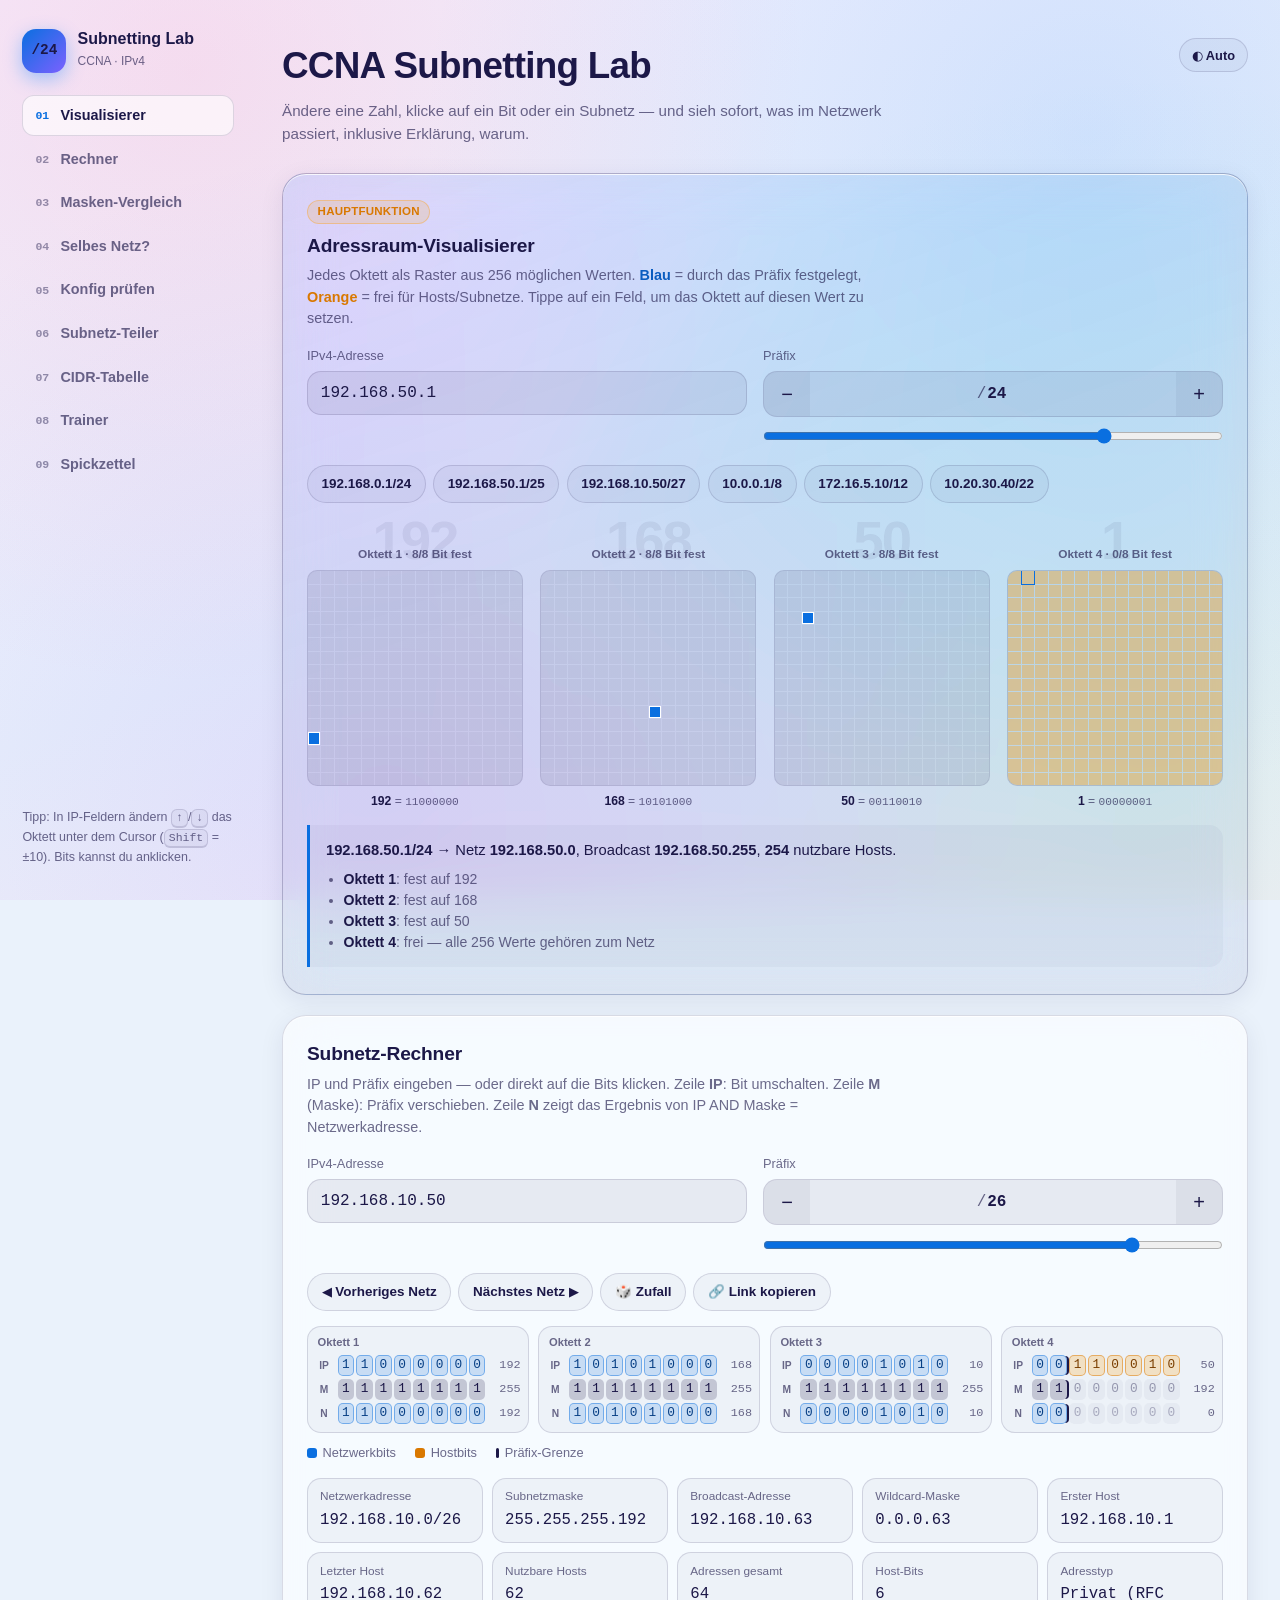
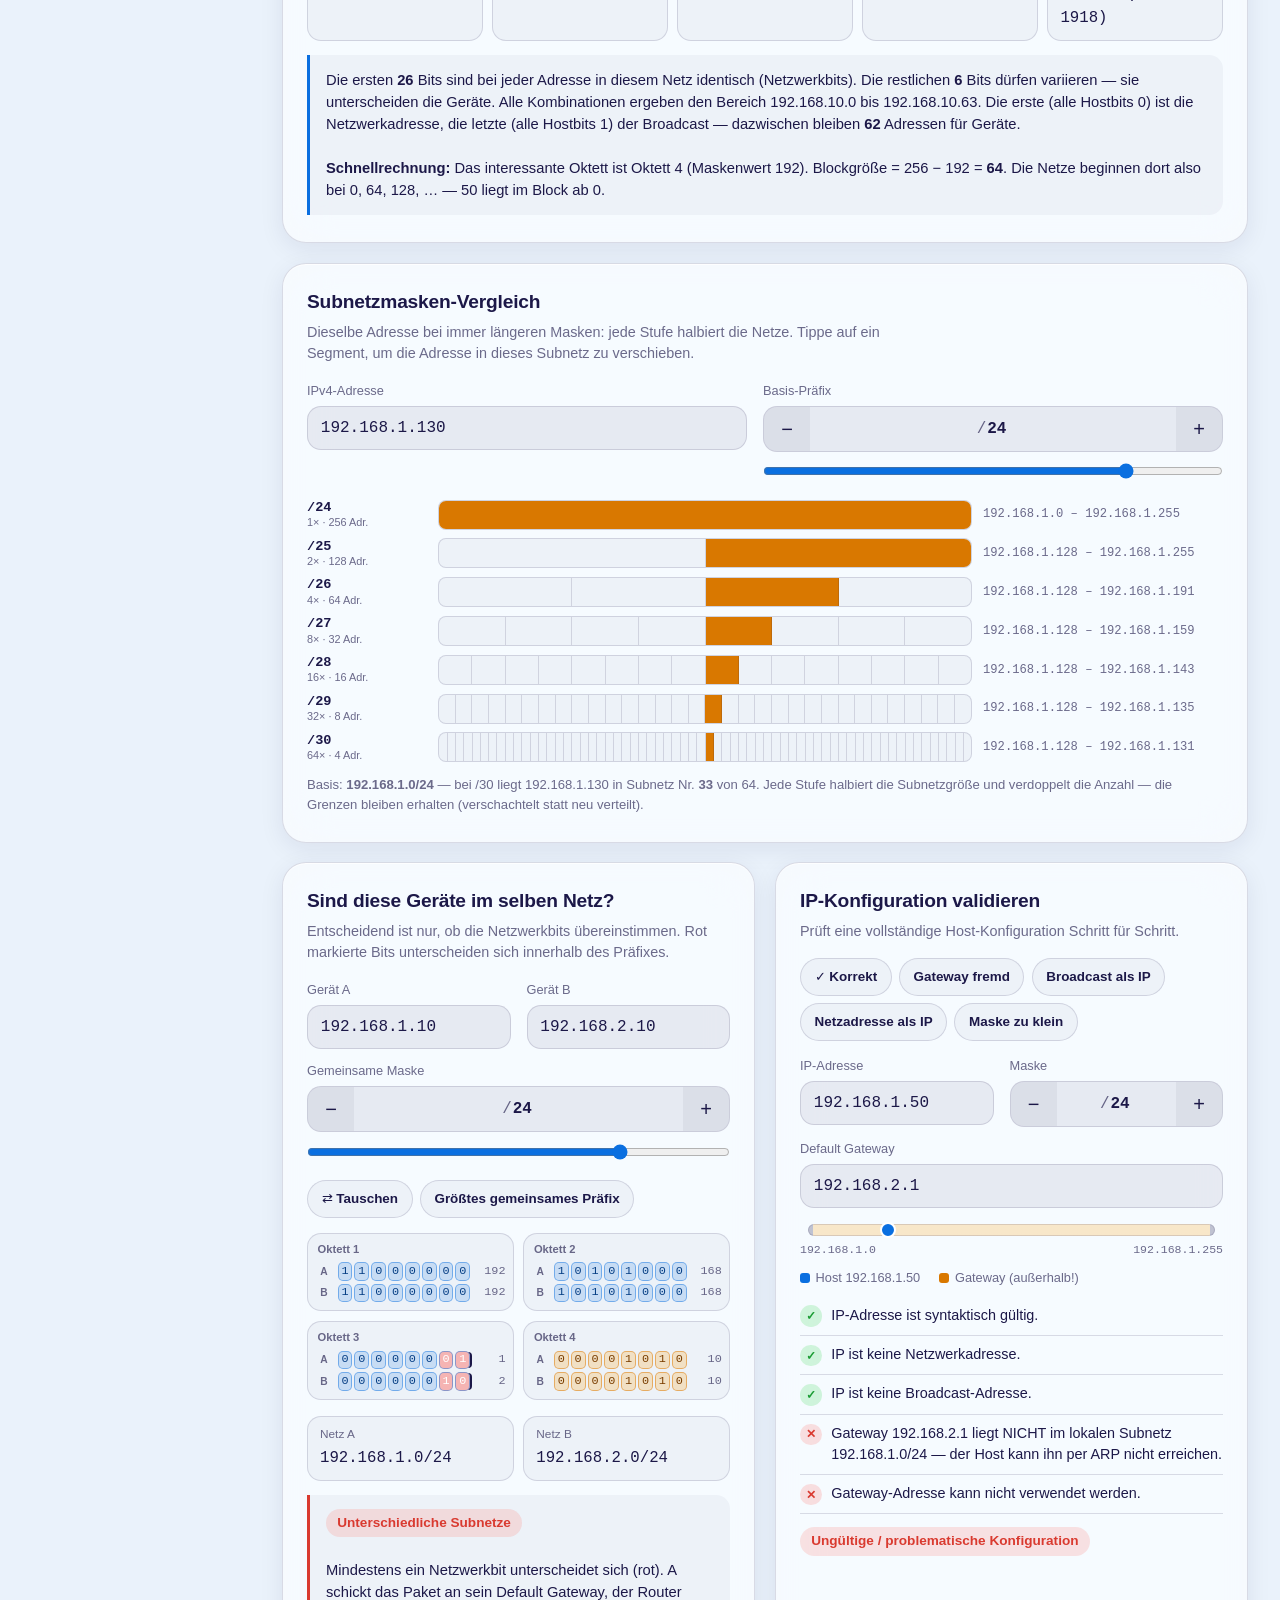
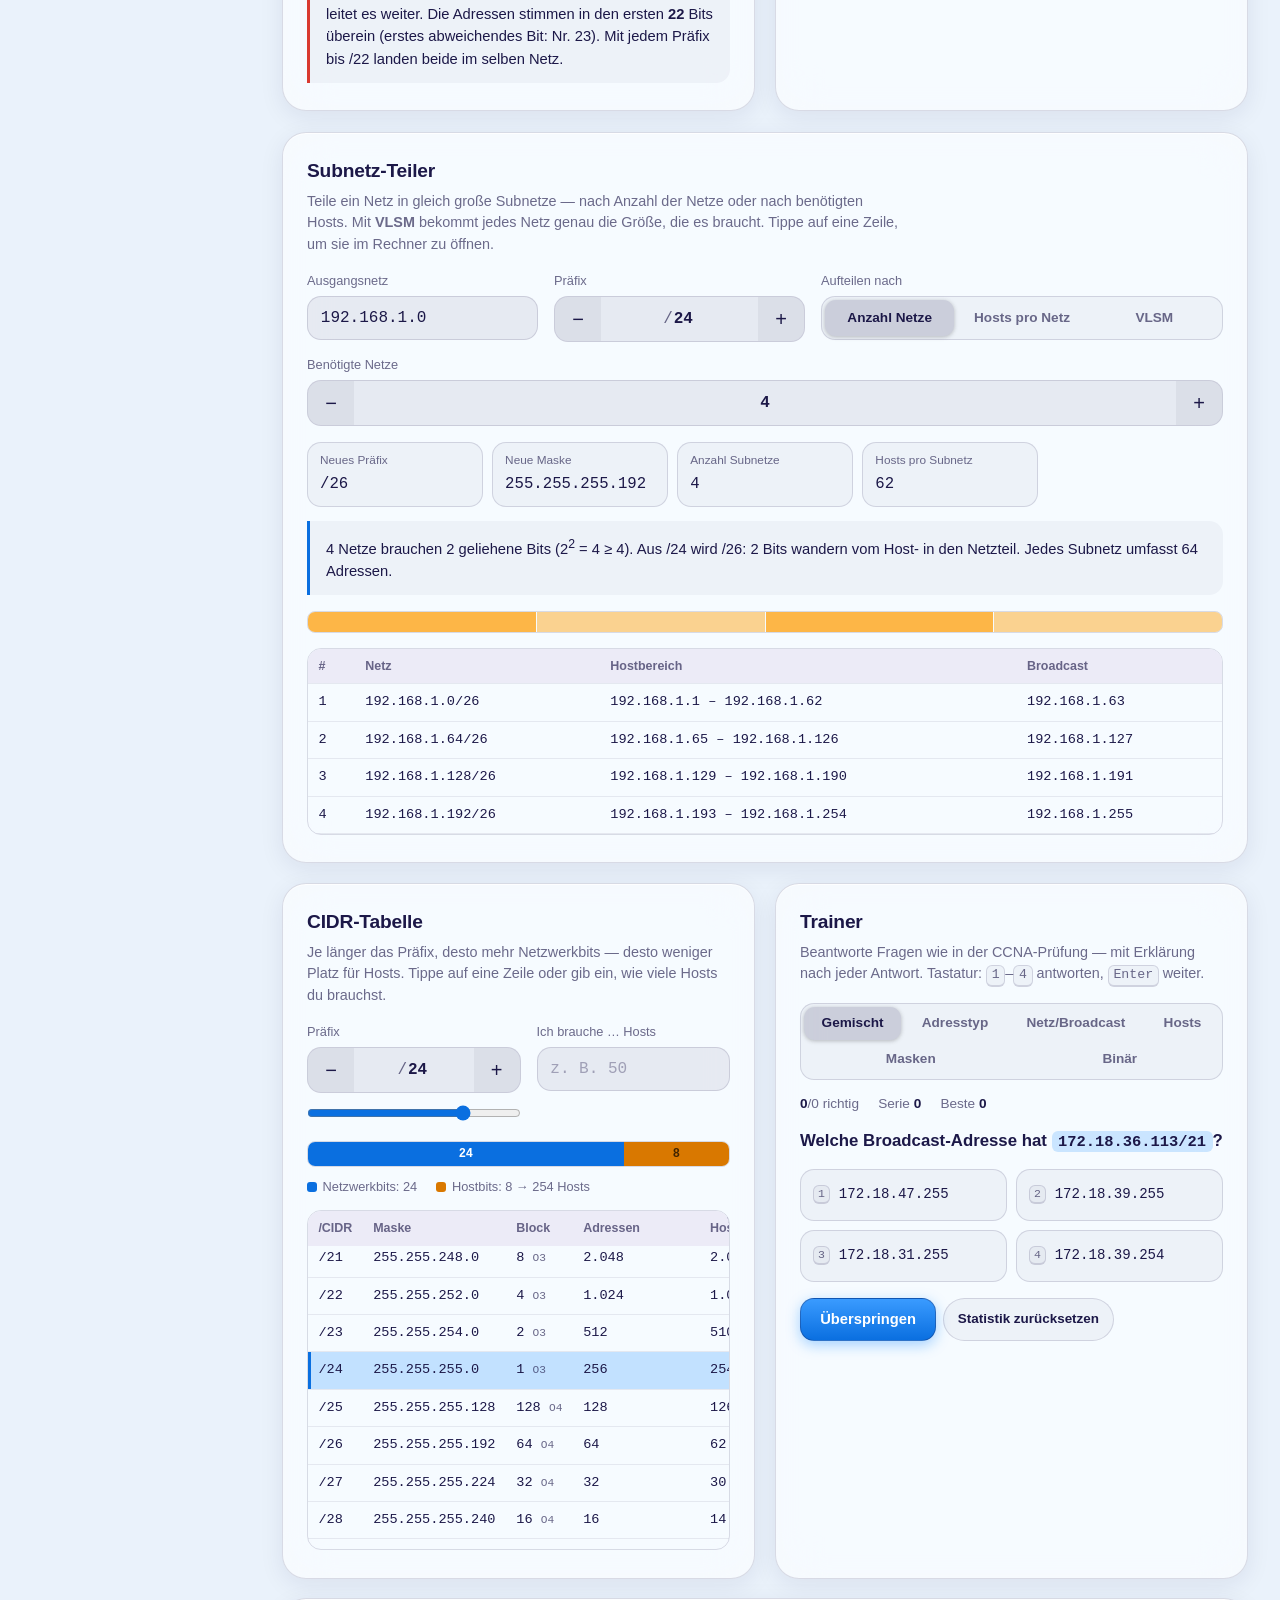
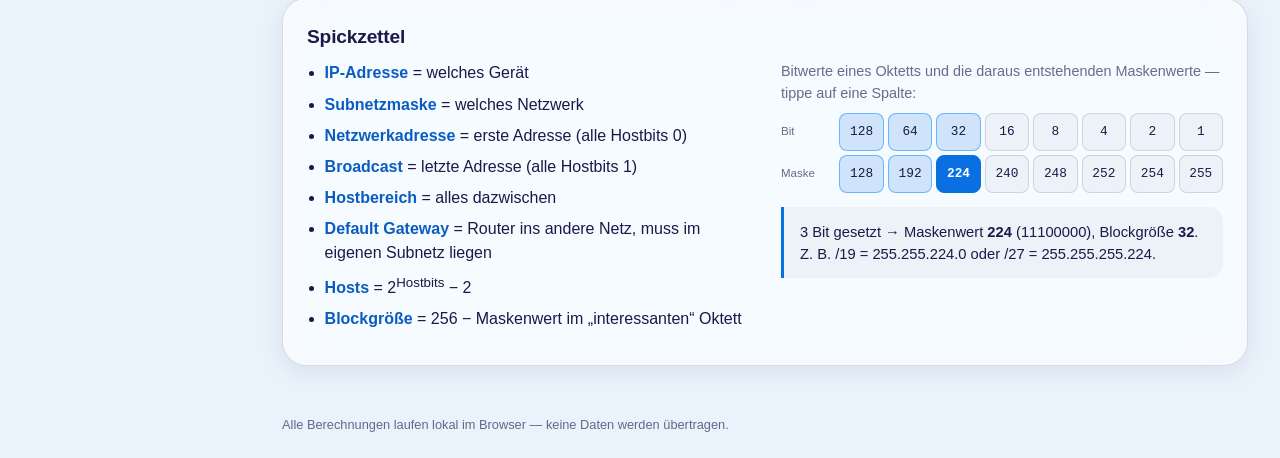
==== commit 15082a5e: "VLSM, Binär-Trainer, Hell/Dunkel-Modus und teilbare Rechner-Links - Subnetz-Teiler: neuer VLSM-Modus" ====
--- a/index.html
+++ b/index.html
@@ -8,6 +8,14 @@
     <meta name="description" content="Interaktives CCNA-Subnetting-Lab: IPv4-Adressen, Präfixe und Subnetze visuell verstehen und üben.">
     <title>CCNA Subnetting Lab</title>
     <link rel="stylesheet" href="styles.css">
+    <script>
+        (function () {
+            var t = 'auto';
+            try {t = localStorage.getItem('subnetting-lab-theme') || 'auto';} catch (e) { }
+            var r = t === 'auto' ? (matchMedia('(prefers-color-scheme: light)').matches ? 'light' : 'dark') : t;
+            document.documentElement.setAttribute('data-theme', r);
+        })();
+    </script>
 </head>
 
 <body>
@@ -34,6 +42,7 @@
 
         <div class="content">
             <header class="intro" id="top">
+                <button type="button" class="chip theme-btn" id="themebtn" aria-label="Farbschema wechseln">◐ Auto</button>
                 <h1>CCNA Subnetting Lab</h1>
                 <p>Ändere eine Zahl, klicke auf ein Bit oder ein Subnetz — und sieh sofort, was im Netzwerk passiert,
                     inklusive Erklärung, warum.</p>
@@ -87,6 +96,7 @@
                         <button type="button" class="chip" id="s1prev">◀ Vorheriges Netz</button>
                         <button type="button" class="chip" id="s1next">Nächstes Netz ▶</button>
                         <button type="button" class="chip" id="s1rand">🎲 Zufall</button>
+                        <button type="button" class="chip" id="s1share">🔗 Link kopieren</button>
                     </div>
                     <div id="s1error" class="error" role="alert"></div>
                     <div id="s1bits" class="octs"></div>
@@ -169,7 +179,8 @@
                 <section class="block span-2" id="split">
                     <h2>Subnetz-Teiler</h2>
                     <p class="sub">Teile ein Netz in gleich große Subnetze — nach Anzahl der Netze oder nach benötigten
-                        Hosts. Tippe auf eine Zeile, um sie im Rechner zu öffnen.</p>
+                        Hosts. Mit <b>VLSM</b> bekommt jedes Netz genau die Größe, die es braucht. Tippe auf eine Zeile, um
+                        sie im Rechner zu öffnen.</p>
                     <div class="controls">
                         <div class="field"><label for="spip">Ausgangsnetz</label><input type="text" class="ip"
                                 id="spip" value="192.168.1.0"></div>
@@ -180,21 +191,26 @@
                                     type="number" id="spcidr" value="24" min="0" max="32"><button type="button"
                                     data-step="1" aria-label="Präfix vergrößern">+</button></div>
                         </div>
-                        <div class="field">
+                        <div class="field seg-field">
                             <span class="label" id="spmodelbl">Aufteilen nach</span>
                             <div class="seg" role="radiogroup" aria-labelledby="spmodelbl" id="spmode">
                                 <button type="button" role="radio" aria-checked="true" data-mode="nets">Anzahl
                                     Netze</button>
                                 <button type="button" role="radio" aria-checked="false" data-mode="hosts">Hosts pro
                                     Netz</button>
+                                <button type="button" role="radio" aria-checked="false" data-mode="vlsm">VLSM</button>
                             </div>
                         </div>
-                        <div class="field prefix">
+                        <div class="field prefix" id="spnfield">
                             <label for="spn" id="spnlbl">Benötigte Netze</label>
                             <div class="stepper"><button type="button" data-step="-1"
                                     aria-label="Weniger">−</button><input type="number" id="spn" value="4" min="1"
                                     max="16777216"><button type="button" data-step="1" aria-label="Mehr">+</button>
                             </div>
+                        </div>
+                        <div class="field" id="spvlfield" hidden>
+                            <label for="spvl">Hosts je Netz (durch Komma getrennt)</label>
+                            <input type="text" id="spvl" value="50, 20, 10, 2" inputmode="numeric" autocomplete="off">
                         </div>
                     </div>
                     <div id="spout" aria-live="polite"></div>
@@ -245,6 +261,7 @@
                         <button type="button" role="radio" aria-checked="false" data-mode="netbc">Netz/Broadcast</button>
                         <button type="button" role="radio" aria-checked="false" data-mode="hosts">Hosts</button>
                         <button type="button" role="radio" aria-checked="false" data-mode="mask">Masken</button>
+                        <button type="button" role="radio" aria-checked="false" data-mode="binary">Binär</button>
                     </div>
                     <div class="score" id="qscore"></div>
                     <div class="task" id="qtask"></div>
--- a/styles.css
+++ b/styles.css
@@ -2,10 +2,10 @@
     --bg1: #1a1035;
     --bg2: #0d2438;
     --bg3: #2b0f2e;
-    --glass: rgba(255, 255, 255, .07);
-    --glass-2: rgba(255, 255, 255, .05);
-    --glass-brd: rgba(255, 255, 255, .15);
-    --glass-hi: rgba(255, 255, 255, .28);
+    --glass: rgba(var(--fg), .07);
+    --glass-2: rgba(var(--fg), .05);
+    --glass-brd: rgba(var(--fg), .15);
+    --glass-hi: rgba(var(--fg), .28);
     --text: #f3f5f8;
     --muted: rgba(243, 245, 248, .64);
     --net: #0a84ff;
@@ -19,7 +19,52 @@
     --radius: 24px;
     --gutter: 16px;
     --nav-h: 56px;
+    --fg: 255, 255, 255;
+    --ink: #fff;
+    --net-text: #6cb6ff;
+    --net-ink: #cfe6ff;
+    --host-ink: #ffe4bd;
+    --placeholder: rgba(243, 245, 248, .35);
+    --bar-bg: rgba(20, 16, 48, .78);
+    --th-bg: #231d45;
+    --toast-bg: rgba(30, 26, 60, .95);
+    --glow-1: rgba(255, 111, 158, .30);
+    --glow-2: rgba(90, 160, 255, .30);
+    --glow-3: rgba(120, 90, 255, .30);
+    --glow-4: rgba(60, 220, 200, .22);
     color-scheme: dark;
+}
+
+:root[data-theme=light] {
+    --bg1: #f4f0ff;
+    --bg2: #eaf2fb;
+    --bg3: #fbeff5;
+    --fg: 28, 24, 72;
+    --glass: rgba(255, 255, 255, .62);
+    --glass-2: rgba(28, 24, 72, .04);
+    --glass-brd: rgba(28, 24, 72, .14);
+    --glass-hi: rgba(28, 24, 72, .3);
+    --text: #1c1848;
+    --muted: rgba(28, 24, 72, .64);
+    --net: #0a6fe0;
+    --net-soft: rgba(10, 111, 224, .16);
+    --host: #d97800;
+    --host-soft: rgba(255, 159, 10, .22);
+    --ok: #1a9c34;
+    --err: #d93a30;
+    --ink: #1c1848;
+    --net-text: #0a5cc0;
+    --net-ink: #073f85;
+    --host-ink: #7a3e00;
+    --placeholder: rgba(28, 24, 72, .35);
+    --bar-bg: rgba(248, 247, 255, .85);
+    --th-bg: #ecebf7;
+    --toast-bg: rgba(255, 255, 255, .97);
+    --glow-1: rgba(255, 111, 158, .16);
+    --glow-2: rgba(90, 160, 255, .2);
+    --glow-3: rgba(120, 90, 255, .14);
+    --glow-4: rgba(60, 220, 200, .14);
+    color-scheme: light;
 }
 
 * {
@@ -52,10 +97,10 @@
     min-height: 100vh;
     background-color: var(--bg2);
     background-image:
-        radial-gradient(circle at 15% 8%, rgba(255, 111, 158, .30), transparent 45%),
-        radial-gradient(circle at 85% 15%, rgba(90, 160, 255, .30), transparent 50%),
-        radial-gradient(circle at 30% 90%, rgba(120, 90, 255, .30), transparent 55%),
-        radial-gradient(circle at 90% 85%, rgba(60, 220, 200, .22), transparent 50%),
+        radial-gradient(circle at 15% 8%, var(--glow-1), transparent 45%),
+        radial-gradient(circle at 85% 15%, var(--glow-2), transparent 50%),
+        radial-gradient(circle at 30% 90%, var(--glow-3), transparent 55%),
+        radial-gradient(circle at 90% 85%, var(--glow-4), transparent 50%),
         linear-gradient(160deg, var(--bg1), var(--bg2) 55%, var(--bg3));
     background-attachment: fixed;
     overflow-x: hidden
@@ -80,7 +125,7 @@
 }
 
 .c-net {
-    color: #6cb6ff
+    color: var(--net-text)
 }
 
 .c-host {
@@ -93,7 +138,7 @@
     top: 0;
     z-index: 30;
     padding-top: env(safe-area-inset-top, 0px);
-    background: rgba(20, 16, 48, .78);
+    background: var(--bar-bg);
     backdrop-filter: blur(18px) saturate(160%);
     -webkit-backdrop-filter: blur(18px) saturate(160%);
     border-bottom: 1px solid var(--glass-brd)
@@ -337,7 +382,7 @@
     border: 1px solid var(--glass-brd);
     border-radius: var(--radius);
     padding: 1.1rem 1rem 1.3rem;
-    box-shadow: 0 8px 32px rgba(0, 0, 0, .22), inset 0 1px 0 rgba(255, 255, 255, .12);
+    box-shadow: 0 8px 32px rgba(0, 0, 0, .22), inset 0 1px 0 rgba(var(--fg), .12);
     min-width: 0;
     scroll-margin-top: calc(var(--nav-h) + env(safe-area-inset-top, 0px) + 12px)
 }
@@ -359,14 +404,14 @@
     section.block {
         backdrop-filter: none;
         -webkit-backdrop-filter: none;
-        background: rgba(255, 255, 255, .075);
+        background: rgba(var(--fg), .075);
         --radius: 20px
     }
 }
 
 section.block.hero {
-    border-color: rgba(255, 255, 255, .24);
-    background: linear-gradient(160deg, rgba(10, 132, 255, .12), rgba(255, 255, 255, .06) 45%)
+    border-color: rgba(var(--fg), .24);
+    background: linear-gradient(160deg, rgba(10, 132, 255, .12), rgba(var(--fg), .06) 45%)
 }
 
 section.block h2 {
@@ -428,7 +473,7 @@
 input[type=text],
 input[type=number] {
     width: 100%;
-    background: rgba(255, 255, 255, .07);
+    background: rgba(var(--fg), .07);
     border: 1px solid var(--glass-brd);
     color: var(--text);
     padding: .65rem .8rem;
@@ -440,7 +485,7 @@
 }
 
 input::placeholder {
-    color: rgba(243, 245, 248, .35)
+    color: var(--placeholder)
 }
 
 input:hover {
@@ -483,7 +528,7 @@
     align-items: stretch;
     border: 1px solid var(--glass-brd);
     border-radius: 14px;
-    background: rgba(255, 255, 255, .07);
+    background: rgba(var(--fg), .07);
     overflow: hidden;
     min-height: 44px
 }
@@ -524,7 +569,7 @@
     width: 46px;
     border: none;
     border-radius: 0;
-    background: rgba(255, 255, 255, .05);
+    background: rgba(var(--fg), .05);
     color: var(--text);
     font-size: 1.25rem;
     font-weight: 500;
@@ -533,7 +578,7 @@
 }
 
 .stepper button:hover {
-    background: rgba(255, 255, 255, .12)
+    background: rgba(var(--fg), .12)
 }
 
 .stepper button:active {
@@ -557,7 +602,7 @@
 button.primary {
     background: linear-gradient(180deg, #3a9bff, var(--net));
     color: #fff;
-    border: 1px solid rgba(255, 255, 255, .3);
+    border: 1px solid rgba(var(--fg), .3);
     padding: .6rem 1.2rem;
     min-height: 42px;
     border-radius: 14px;
@@ -589,7 +634,7 @@
 }
 
 .chip:not(:disabled):hover {
-    background: rgba(255, 255, 255, .13);
+    background: rgba(var(--fg), .13);
     border-color: var(--glass-hi)
 }
 
@@ -620,7 +665,7 @@
 }
 
 .seg button[aria-checked=true] {
-    background: rgba(255, 255, 255, .16);
+    background: rgba(var(--fg), .16);
     color: var(--text);
     box-shadow: 0 1px 4px rgba(0, 0, 0, .25)
 }
@@ -678,7 +723,7 @@
 }
 
 button.resitem:hover {
-    background: rgba(255, 255, 255, .1);
+    background: rgba(var(--fg), .1);
     border-color: var(--glass-hi)
 }
 
@@ -796,7 +841,7 @@
 
 .legend .l-edge::before {
     width: 3px;
-    background: #fff
+    background: var(--ink)
 }
 
 /* ---------- Bit-Tabelle (Oktett-Blöcke) ---------- */
@@ -883,13 +928,13 @@
     line-height: 1;
     border-radius: 5px;
     border: 1px solid transparent;
-    background: rgba(255, 255, 255, .06);
+    background: rgba(var(--fg), .06);
     color: var(--muted);
     transition: background .15s, transform .1s
 }
 
 button.bit:hover {
-    border-color: #fff
+    border-color: var(--ink)
 }
 
 button.bit:active {
@@ -904,29 +949,29 @@
 
 .bit.net {
     background: var(--net-soft);
-    color: #cfe6ff;
+    color: var(--net-ink);
     border-color: rgba(10, 132, 255, .5)
 }
 
 .bit.host {
     background: var(--host-soft);
-    color: #ffe4bd;
+    color: var(--host-ink);
     border-color: rgba(255, 159, 10, .5)
 }
 
 .bit.m1 {
-    background: rgba(255, 255, 255, .2);
-    color: #fff
+    background: rgba(var(--fg), .2);
+    color: var(--text)
 }
 
 .bit.m0 {
-    background: rgba(255, 255, 255, .04);
-    color: rgba(255, 255, 255, .4)
+    background: rgba(var(--fg), .04);
+    color: rgba(var(--fg), .4)
 }
 
 .bit.zero {
-    background: rgba(255, 255, 255, .03);
-    color: rgba(255, 255, 255, .3)
+    background: rgba(var(--fg), .03);
+    color: rgba(var(--fg), .3)
 }
 
 .bit.diff {
@@ -936,15 +981,15 @@
 }
 
 .bit.diffh {
-    box-shadow: inset 0 -2px 0 rgba(255, 255, 255, .7)
+    box-shadow: inset 0 -2px 0 rgba(var(--fg), .7)
 }
 
 .bit.edge {
-    box-shadow: 3px 0 0 -1px #fff
+    box-shadow: 3px 0 0 -1px var(--ink)
 }
 
 .bit.diffh.edge {
-    box-shadow: inset 0 -2px 0 rgba(255, 255, 255, .7), 3px 0 0 -1px #fff
+    box-shadow: inset 0 -2px 0 rgba(var(--fg), .7), 3px 0 0 -1px var(--ink)
 }
 
 /* ---------- Visualisierer ---------- */
@@ -975,7 +1020,7 @@
     text-align: center;
     font-size: clamp(2.2rem, 9cqi, 3.4rem);
     font-weight: 800;
-    color: rgba(255, 255, 255, .1);
+    color: rgba(var(--fg), .1);
     letter-spacing: -2px;
     pointer-events: none;
     line-height: 1
@@ -995,7 +1040,7 @@
     display: grid;
     grid-template-columns: repeat(16, 1fr);
     gap: 1px;
-    background: rgba(255, 255, 255, .05);
+    background: rgba(var(--fg), .05);
     border: 1px solid var(--glass-brd);
     border-radius: 10px;
     overflow: hidden;
@@ -1005,12 +1050,12 @@
 
 .octgrid div {
     aspect-ratio: 1;
-    background: rgba(255, 255, 255, .05);
+    background: rgba(var(--fg), .05);
     transition: background .15s
 }
 
 .octgrid div:hover {
-    background: rgba(255, 255, 255, .55)
+    background: rgba(var(--fg), .55)
 }
 
 .octgrid div.exact {
@@ -1026,7 +1071,7 @@
 }
 
 .octgrid div.cur {
-    background: #fff;
+    background: var(--ink);
     box-shadow: 0 0 0 1px var(--net)
 }
 
@@ -1096,13 +1141,13 @@
     border-radius: 8px;
     overflow: hidden;
     border: 1px solid var(--glass-brd);
-    background: rgba(255, 255, 255, .04)
+    background: rgba(var(--fg), .04)
 }
 
 .cmp-seg {
     flex: 1;
     min-width: 0;
-    border-right: 1px solid rgba(255, 255, 255, .14);
+    border-right: 1px solid rgba(var(--fg), .14);
     cursor: pointer;
     transition: background .15s
 }
@@ -1112,7 +1157,7 @@
 }
 
 .cmp-seg:hover {
-    background: rgba(255, 255, 255, .2)
+    background: rgba(var(--fg), .2)
 }
 
 .cmp-seg.active {
@@ -1184,7 +1229,7 @@
     position: relative;
     height: 12px;
     border-radius: 6px;
-    background: linear-gradient(90deg, rgba(255, 255, 255, .25) 0 4px, var(--host-soft) 4px calc(100% - 4px), rgba(255, 255, 255, .25) calc(100% - 4px));
+    background: linear-gradient(90deg, rgba(var(--fg), .25) 0 4px, var(--host-soft) 4px calc(100% - 4px), rgba(var(--fg), .25) calc(100% - 4px));
     border: 1px solid var(--glass-brd);
     margin: 1rem 8px .3rem
 }
@@ -1243,7 +1288,7 @@
 td {
     padding: .5rem .65rem;
     text-align: left;
-    border-bottom: 1px solid rgba(255, 255, 255, .08);
+    border-bottom: 1px solid rgba(var(--fg), .08);
     font-family: var(--mono);
     white-space: nowrap
 }
@@ -1252,7 +1297,7 @@
     position: sticky;
     top: 0;
     z-index: 1;
-    background: #231d45;
+    background: var(--th-bg);
     color: var(--muted);
     font-weight: 550;
     font-family: var(--sans);
@@ -1270,7 +1315,7 @@
 }
 
 tbody tr:hover {
-    background: rgba(255, 255, 255, .06)
+    background: rgba(var(--fg), .06)
 }
 
 tr.current {
@@ -1396,7 +1441,7 @@
 }
 
 .opt:not(:disabled):hover {
-    background: rgba(255, 255, 255, .12);
+    background: rgba(var(--fg), .12);
     border-color: var(--glass-hi)
 }
 
@@ -1447,7 +1492,7 @@
 }
 
 ul.merk b {
-    color: #6cb6ff
+    color: var(--net-text)
 }
 
 .pow {
@@ -1496,7 +1541,7 @@
     left: 50%;
     bottom: calc(1.2rem + env(safe-area-inset-bottom, 0px));
     transform: translate(-50%, 150%);
-    background: rgba(30, 26, 60, .95);
+    background: var(--toast-bg);
     border: 1px solid var(--glass-brd);
     padding: .6rem 1rem;
     border-radius: 14px;
@@ -1531,3 +1576,126 @@
         font-size: .86rem
     }
 }
+
+/* ---------- Farbschema-Umschalter ---------- */
+.intro {
+    position: relative
+}
+
+.theme-btn {
+    position: absolute;
+    top: 1rem;
+    right: var(--gutter);
+    font-size: .8rem;
+    min-height: 34px;
+    padding: .3rem .75rem
+}
+
+@media (max-width: 699px) {
+    .intro {
+        padding-top: 3.2rem
+    }
+}
+
+@media (min-width: 1024px) {
+    .theme-btn {
+        top: 2.4rem;
+        right: 2rem
+    }
+
+    .intro {
+        padding-right: 9rem
+    }
+}
+
+/* Hell: kräftigere Kacheln für Kontrast */
+:root[data-theme=light] section.block {
+    box-shadow: 0 6px 24px rgba(28, 24, 72, .08), inset 0 1px 0 rgba(255, 255, 255, .8)
+}
+
+:root[data-theme=light] .bit.net {
+    border-color: rgba(10, 111, 224, .45)
+}
+
+:root[data-theme=light] .bit.host {
+    border-color: rgba(217, 120, 0, .5)
+}
+
+:root[data-theme=light] .octgrid div.free {
+    background: rgba(255, 159, 10, .35)
+}
+
+:root[data-theme=light] .octbig {
+    color: rgba(28, 24, 72, .07)
+}
+
+/* ---------- VLSM ---------- */
+.vl-vis {
+    display: flex;
+    height: 30px;
+    margin-top: 1rem;
+    border-radius: 8px;
+    overflow: hidden;
+    border: 1px solid var(--glass-brd);
+    background: repeating-linear-gradient(135deg, var(--glass-2) 0 6px, transparent 6px 12px)
+}
+
+.vl-vis span {
+    display: grid;
+    place-items: center;
+    min-width: 0;
+    font-size: .75rem;
+    font-weight: 700;
+    color: rgba(0, 0, 0, .75);
+    border-right: 1px solid rgba(0, 0, 0, .25);
+    overflow: hidden
+}
+
+.vl-vis .c0 {
+    background: #ff9f0a
+}
+
+.vl-vis .c1 {
+    background: #5ac8fa
+}
+
+.vl-vis .c2 {
+    background: #bf5af2
+}
+
+.vl-vis .c3 {
+    background: #30d158
+}
+
+.vl-vis .rest {
+    flex: 1;
+    border: none
+}
+
+:root[data-theme=light] section.block:not(.hero) {
+    background: var(--glass)
+}
+
+.field.seg-field {
+    flex: 2 1 300px
+}
+
+.field>.seg {
+    display: flex;
+    width: 100%
+}
+
+.field>.seg button {
+    white-space: normal;
+    line-height: 1.15;
+    padding: .35rem .5rem
+}
+
+[hidden] {
+    display: none !important
+}
+
+:root[data-theme=light] .oct,
+:root[data-theme=light] .seg {
+    background: rgba(28, 24, 72, .04)
+}
